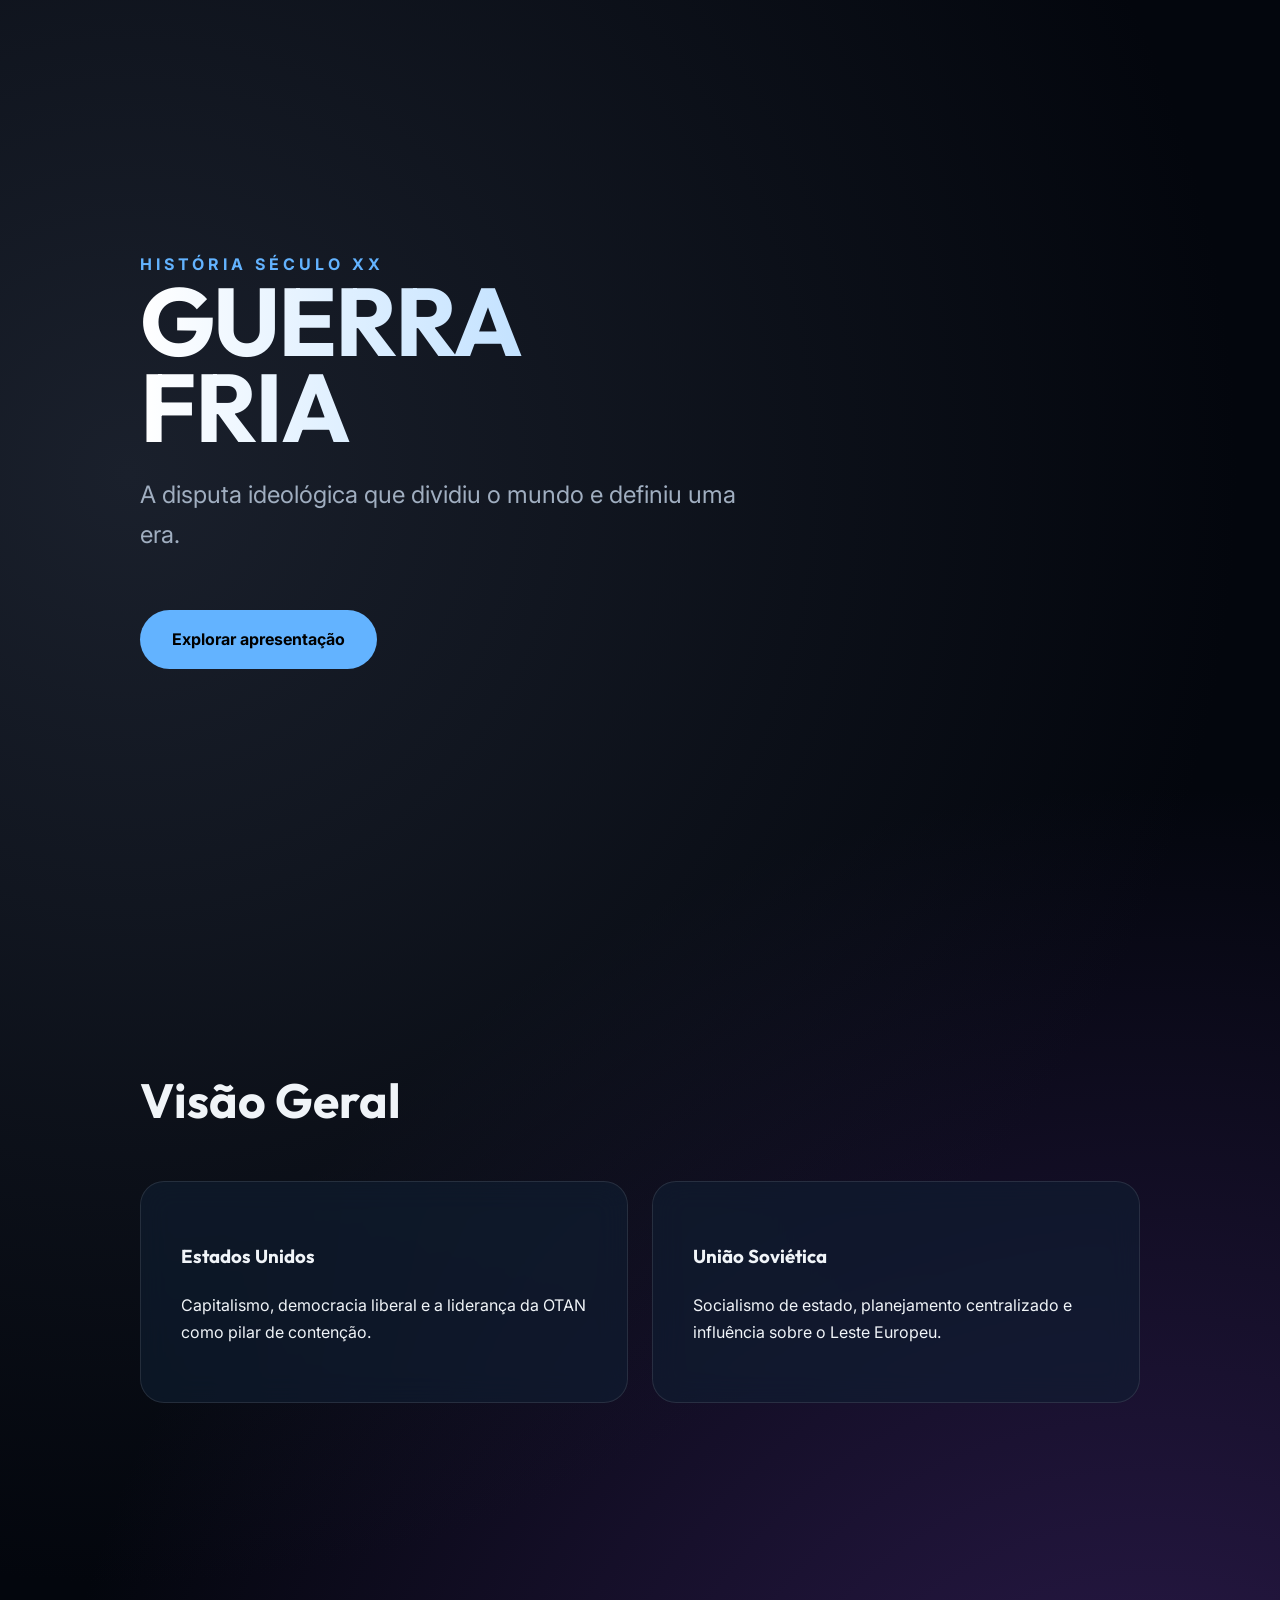
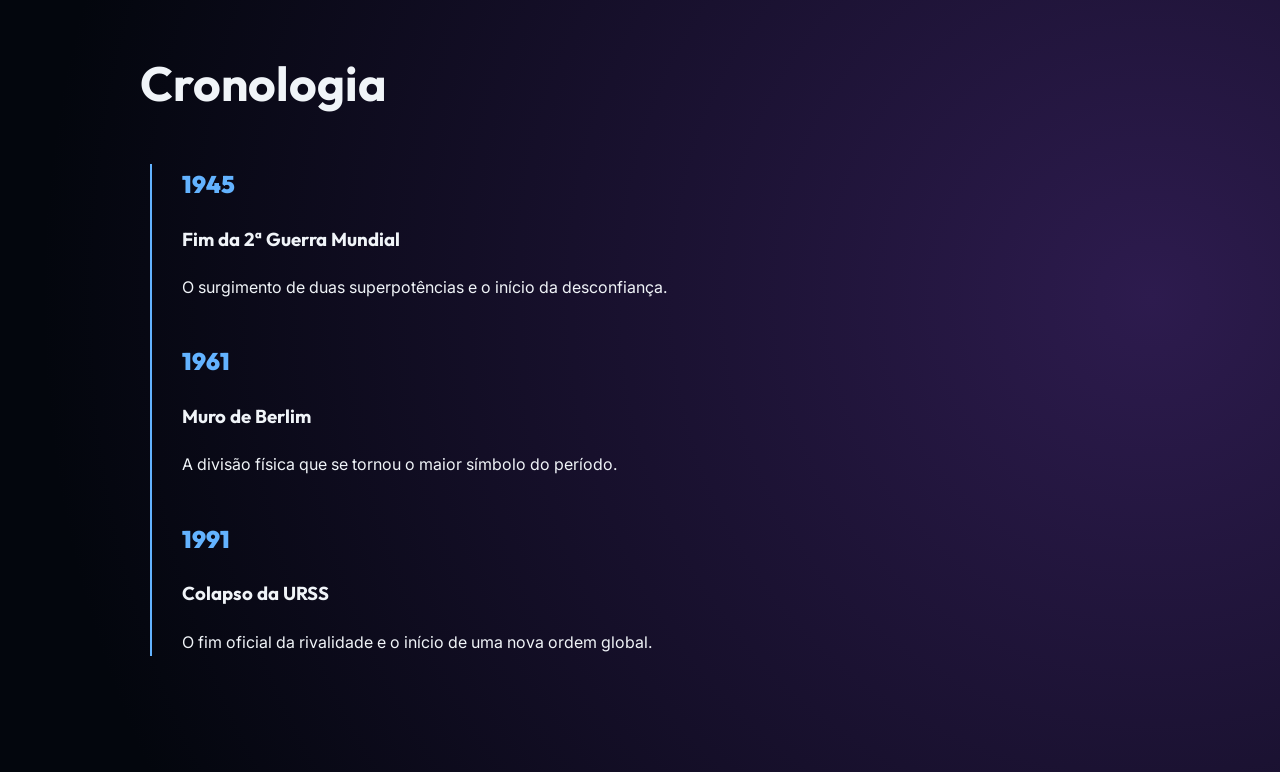
==== index.html @ 34f38baf "Add files via upload" ====
<!DOCTYPE html>
<html lang="pt-BR">
<head>
<meta charset="UTF-8">
<meta name="viewport" content="width=device-width, initial-scale=1.0">
<title>Guerra Fria | Apresentação</title>
<link href="https://fonts.googleapis.com/css2?family=Inter:wght@400;600&family=Outfit:wght@300;700;900&display=swap" rel="stylesheet">
<style>
:root {
  --bg: #03060d; --card: rgba(16, 31, 51, 0.6); --text: #f0f4f8;
  --accent: #63b3ff; --accent2: #9f7aea; --border: rgba(255, 255, 255, 0.1);
}
body {
  margin: 0; background: var(--bg); color: var(--text);
  font-family: 'Inter', sans-serif; line-height: 1.7;
  background-image: radial-gradient(circle at 10% 20%, #1a202c 0%, transparent 50%),
                    radial-gradient(circle at 90% 80%, #2d1b4e 0%, transparent 50%);
}
h1, h2, h3 { font-family: 'Outfit', sans-serif; }
.container { width: min(1000px, 90%); margin: auto; }
section { padding: 100px 0; }
h1 { font-size: clamp(3rem, 10vw, 6rem); margin: 0; letter-spacing: -2px; line-height: 0.9; background: linear-gradient(to right, #fff, var(--accent)); -webkit-background-clip: text; color: transparent; }

.card {
  background: var(--card); backdrop-filter: blur(15px);
  border: 1px solid var(--border); border-radius: 24px; padding: 40px;
  transition: transform 0.4s cubic-bezier(0.175, 0.885, 0.32, 1.275);
}
.card:hover { transform: translateY(-10px); border-color: var(--accent); }
.grid { display: grid; grid-template-columns: repeat(auto-fit, minmax(300px, 1fr)); gap: 24px; }
.btn {
  background: var(--accent); color: #000; border: none; padding: 16px 32px;
  border-radius: 50px; font-weight: 700; cursor: pointer; text-decoration: none; display: inline-block;
  transition: 0.3s;
}
.btn:hover { background: #fff; transform: scale(1.05); }

.timeline { border-left: 2px solid var(--accent); margin-left: 10px; padding-left: 30px; }
.year { font-family: 'Outfit'; font-size: 1.5rem; color: var(--accent); font-weight: 900; }
</style>
</head>
<body>

<main class="container">
<section style="min-height: 80vh; display: flex; flex-direction: column; justify-content: center;">
  <span style="color:var(--accent); text-transform:uppercase; letter-spacing:4px; font-weight:700;">História Século XX</span>
  <h1>GUERRA<br>FRIA</h1>
  <p style="font-size: 1.5rem; color: #a0aec0; max-width: 600px;">A disputa ideológica que dividiu o mundo e definiu uma era.</p>
  <div style="margin-top: 30px;"><a href="#conteudo" class="btn">Explorar apresentação</a></div>
</section>

<section id="conteudo">
  <h2 style="font-size: 3rem;">Visão Geral</h2>
  <div class="grid">
    <div class="card"><h3>Estados Unidos</h3><p>Capitalismo, democracia liberal e a liderança da OTAN como pilar de contenção.</p></div>
    <div class="card"><h3>União Soviética</h3><p>Socialismo de estado, planejamento centralizado e influência sobre o Leste Europeu.</p></div>
  </div>
</section>

<section>
  <h2 style="font-size: 3rem;">Cronologia</h2>
  <div class="timeline">
    <div style="margin-bottom: 40px;">
      <div class="year">1945</div>
      <h3>Fim da 2ª Guerra Mundial</h3>
      <p>O surgimento de duas superpotências e o início da desconfiança.</p>
    </div>
    <div style="margin-bottom: 40px;">
      <div class="year">1961</div>
      <h3>Muro de Berlim</h3>
      <p>A divisão física que se tornou o maior símbolo do período.</p>
    </div>
    <div>
      <div class="year">1991</div>
      <h3>Colapso da URSS</h3>
      <p>O fim oficial da rivalidade e o início de uma nova ordem global.</p>
    </div>
  </div>
</section>
</main>
</body>
</html>
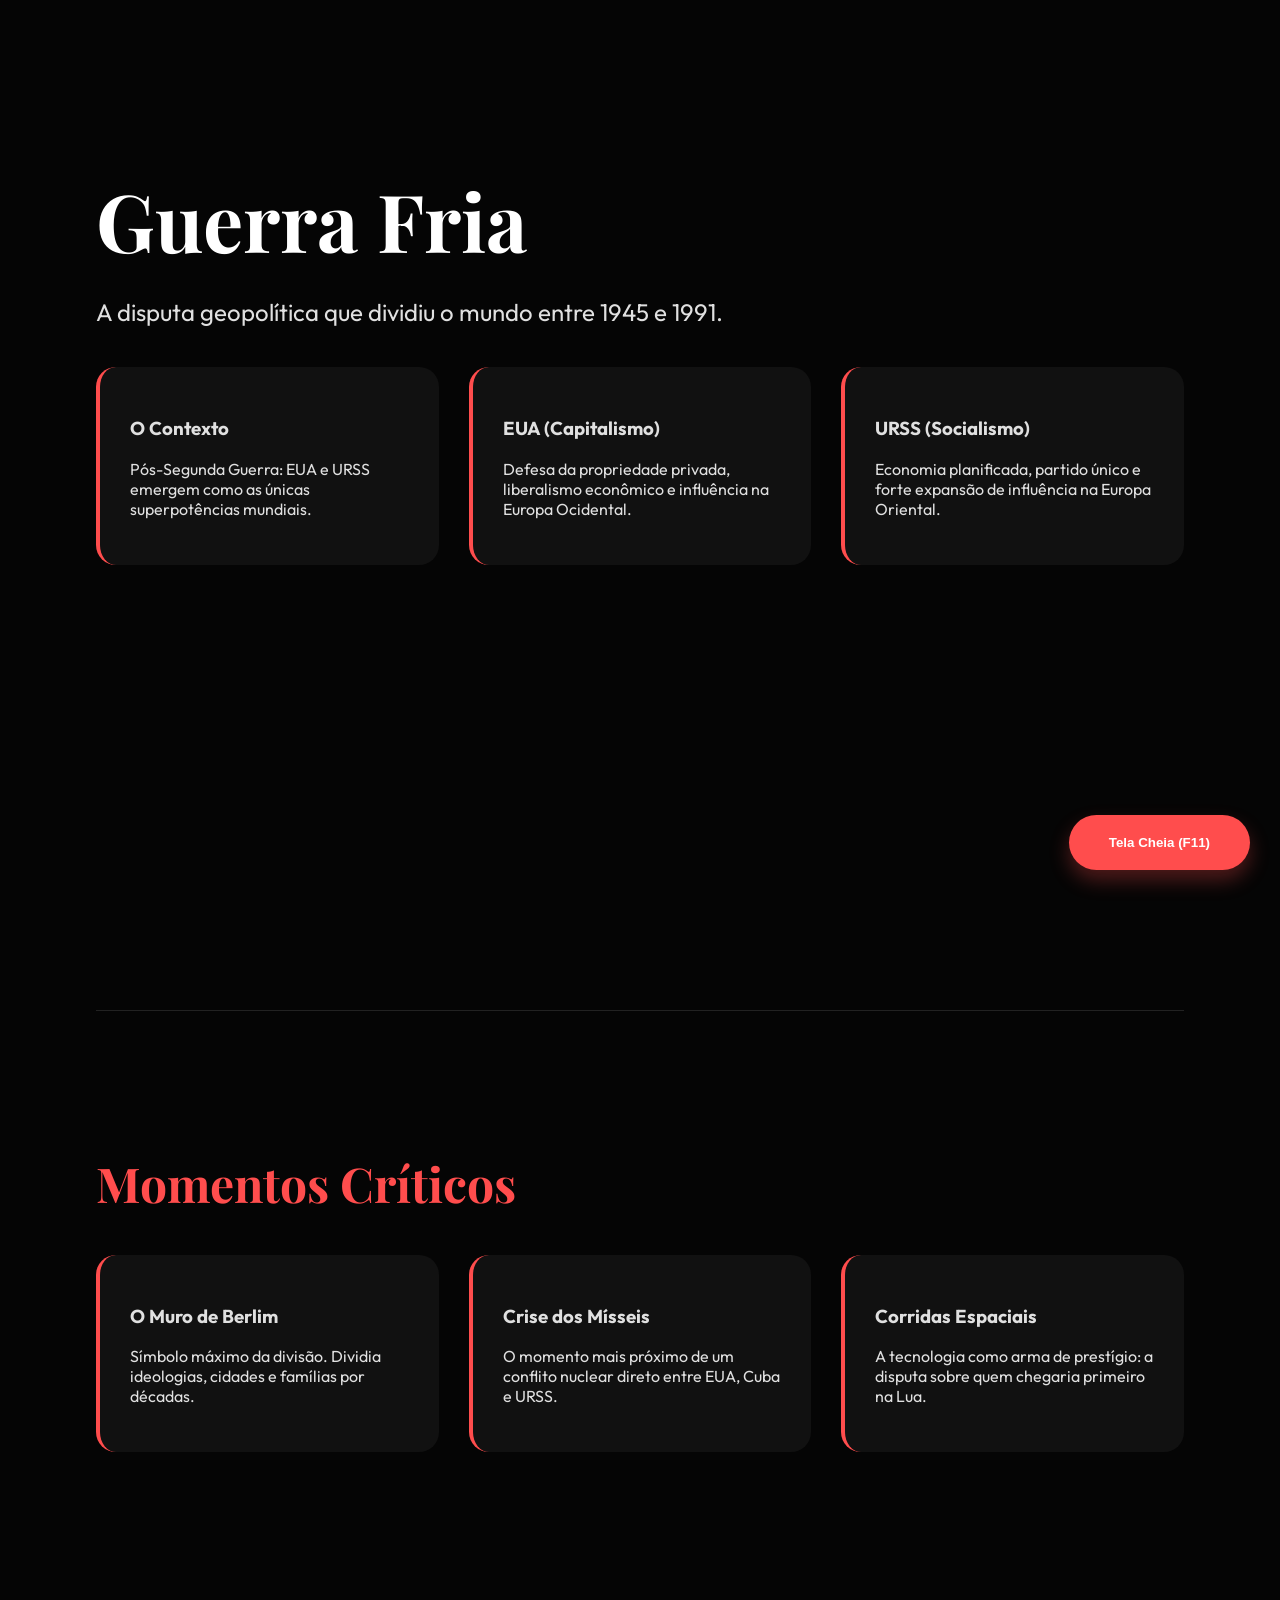
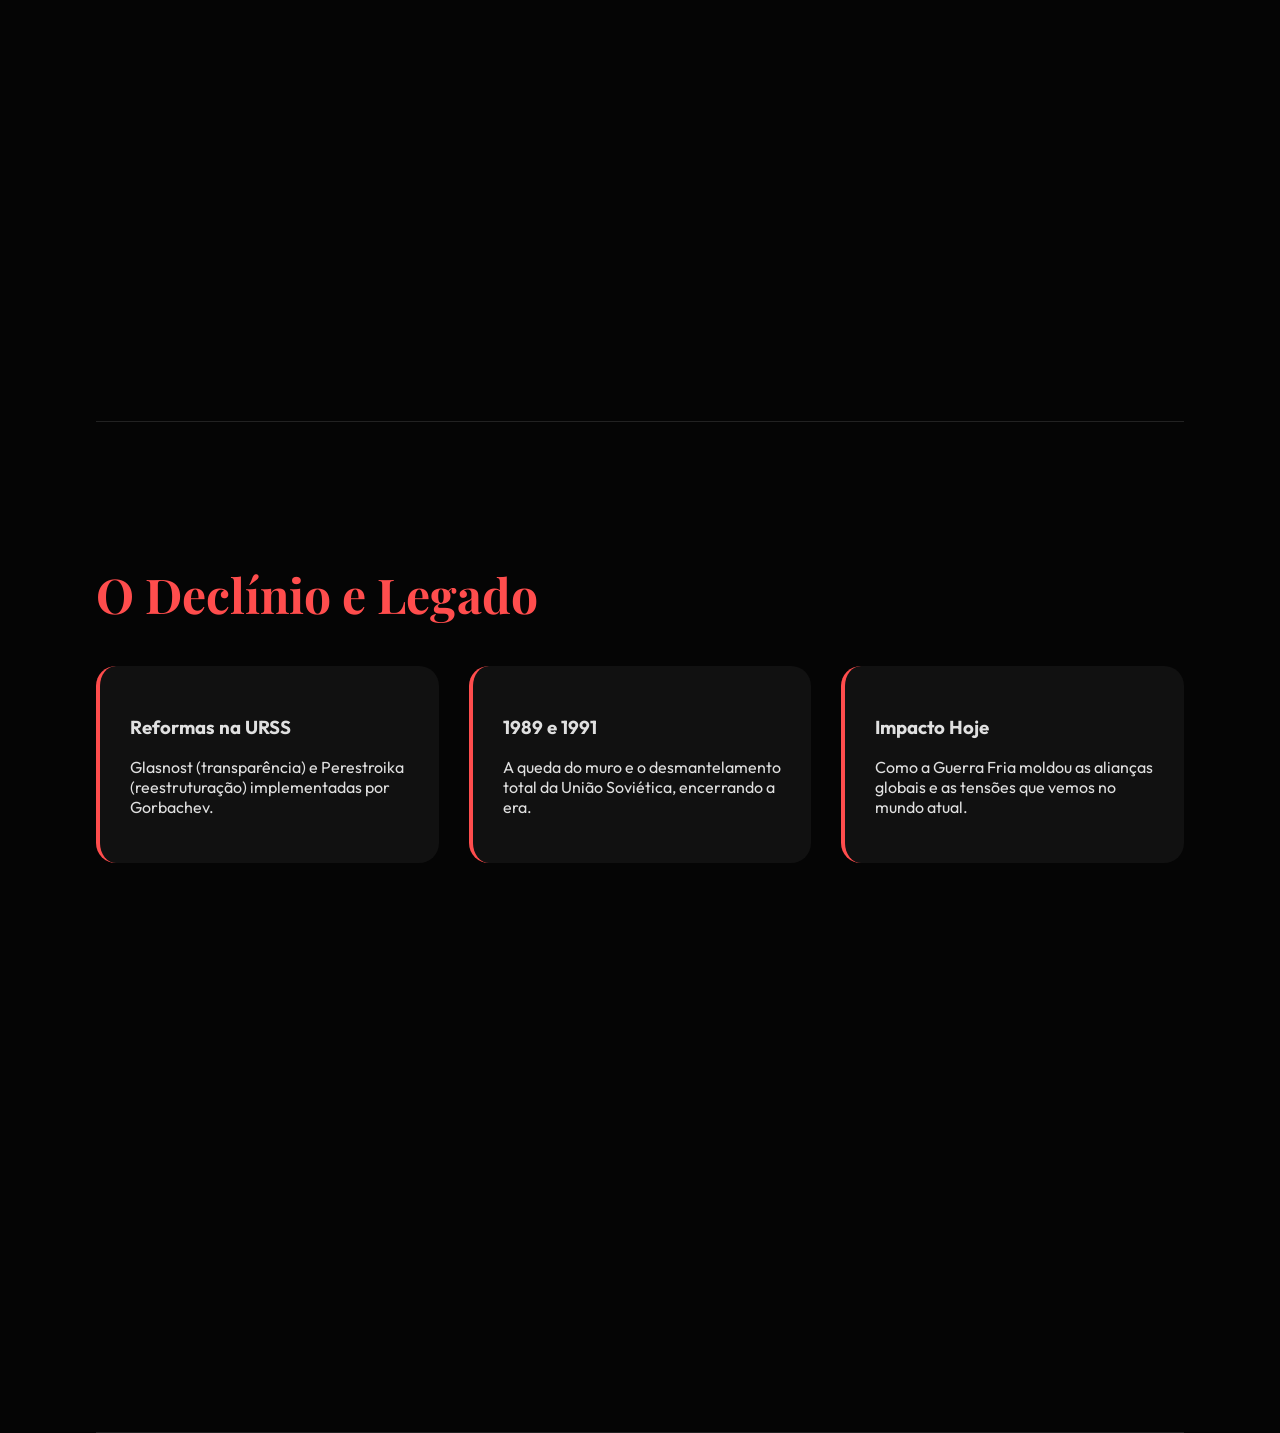
==== commit 1f52ccdb: "Add files via upload" ====
--- a/index.html
+++ b/index.html
@@ -2,81 +2,66 @@
 <html lang="pt-BR">
 <head>
 <meta charset="UTF-8">
-<meta name="viewport" content="width=device-width, initial-scale=1.0">
 <title>Guerra Fria | Apresentação</title>
-<link href="https://fonts.googleapis.com/css2?family=Inter:wght@400;600&family=Outfit:wght@300;700;900&display=swap" rel="stylesheet">
+<!-- Ícone no site -->
+<link rel="icon" href="https://cdn-icons-png.flaticon.com/512/3214/3214742.png">
+<link href="https://fonts.googleapis.com/css2?family=Playfair+Display:wght@700;900&family=Outfit:wght@300;400;700&display=swap" rel="stylesheet">
 <style>
-:root {
-  --bg: #03060d; --card: rgba(16, 31, 51, 0.6); --text: #f0f4f8;
-  --accent: #63b3ff; --accent2: #9f7aea; --border: rgba(255, 255, 255, 0.1);
-}
-body {
-  margin: 0; background: var(--bg); color: var(--text);
-  font-family: 'Inter', sans-serif; line-height: 1.7;
-  background-image: radial-gradient(circle at 10% 20%, #1a202c 0%, transparent 50%),
-                    radial-gradient(circle at 90% 80%, #2d1b4e 0%, transparent 50%);
-}
-h1, h2, h3 { font-family: 'Outfit', sans-serif; }
-.container { width: min(1000px, 90%); margin: auto; }
-section { padding: 100px 0; }
-h1 { font-size: clamp(3rem, 10vw, 6rem); margin: 0; letter-spacing: -2px; line-height: 0.9; background: linear-gradient(to right, #fff, var(--accent)); -webkit-background-clip: text; color: transparent; }
+:root { --bg: #050505; --accent: #ff4d4d; --text: #e0e0e0; }
+body { margin: 0; background: var(--bg); color: var(--text); font-family: 'Outfit', sans-serif; }
+.container { width: 85%; margin: auto; max-width: 1200px; }
 
-.card {
-  background: var(--card); backdrop-filter: blur(15px);
-  border: 1px solid var(--border); border-radius: 24px; padding: 40px;
-  transition: transform 0.4s cubic-bezier(0.175, 0.885, 0.32, 1.275);
-}
-.card:hover { transform: translateY(-10px); border-color: var(--accent); }
-.grid { display: grid; grid-template-columns: repeat(auto-fit, minmax(300px, 1fr)); gap: 24px; }
-.btn {
-  background: var(--accent); color: #000; border: none; padding: 16px 32px;
-  border-radius: 50px; font-weight: 700; cursor: pointer; text-decoration: none; display: inline-block;
-  transition: 0.3s;
-}
-.btn:hover { background: #fff; transform: scale(1.05); }
+/* Títulos com fonte elegante */
+h1 { font-family: 'Playfair Display', serif; font-size: 5rem; color: #fff; margin-bottom: 10px; }
+h2 { font-family: 'Playfair Display', serif; font-size: 3rem; color: var(--accent); }
 
-.timeline { border-left: 2px solid var(--accent); margin-left: 10px; padding-left: 30px; }
-.year { font-family: 'Outfit'; font-size: 1.5rem; color: var(--accent); font-weight: 900; }
+section { min-height: 90vh; padding: 100px 0; border-bottom: 1px solid #222; }
+.btn-fs { background: var(--accent); color: white; padding: 20px 40px; border-radius: 50px; cursor: pointer; border: none; font-weight: bold; position: fixed; bottom: 30px; right: 30px; z-index: 1000; box-shadow: 0 10px 20px rgba(255,77,77,0.3); }
+
+.grid-3 { display: grid; grid-template-columns: repeat(3, 1fr); gap: 30px; }
+.card { background: #111; padding: 30px; border-radius: 20px; border-left: 4px solid var(--accent); }
+@media(max-width: 900px) { .grid-3 { grid-template-columns: 1fr; } h1 { font-size: 3rem; } }
 </style>
 </head>
 <body>
 
+<button class="btn-fs" onclick="document.documentElement.requestFullscreen()">Tela Cheia (F11)</button>
+
 <main class="container">
-<section style="min-height: 80vh; display: flex; flex-direction: column; justify-content: center;">
-  <span style="color:var(--accent); text-transform:uppercase; letter-spacing:4px; font-weight:700;">História Século XX</span>
-  <h1>GUERRA<br>FRIA</h1>
-  <p style="font-size: 1.5rem; color: #a0aec0; max-width: 600px;">A disputa ideológica que dividiu o mundo e definiu uma era.</p>
-  <div style="margin-top: 30px;"><a href="#conteudo" class="btn">Explorar apresentação</a></div>
-</section>
+  <!-- PESSOA 1: CONTEXTO -->
+  <section>
+    <h1>Guerra Fria</h1>
+    <p style="font-size: 1.5rem;">A disputa geopolítica que dividiu o mundo entre 1945 e 1991.</p>
+    <div class="grid-3" style="margin-top: 40px;">
+      <div class="card"><h3>O Contexto</h3><p>Pós-Segunda Guerra: EUA e URSS emergem como as únicas superpotências mundiais.</p></div>
+      <div class="card"><h3>EUA (Capitalismo)</h3><p>Defesa da propriedade privada, liberalismo econômico e influência na Europa Ocidental.</p></div>
+      <div class="card"><h3>URSS (Socialismo)</h3><p>Economia planificada, partido único e forte expansão de influência na Europa Oriental.</p></div>
+    </div>
+  </section>
 
-<section id="conteudo">
-  <h2 style="font-size: 3rem;">Visão Geral</h2>
-  <div class="grid">
-    <div class="card"><h3>Estados Unidos</h3><p>Capitalismo, democracia liberal e a liderança da OTAN como pilar de contenção.</p></div>
-    <div class="card"><h3>União Soviética</h3><p>Socialismo de estado, planejamento centralizado e influência sobre o Leste Europeu.</p></div>
-  </div>
-</section>
+  <!-- PESSOA 2: TENSÕES -->
+  <section>
+    <h2>Momentos Críticos</h2>
+    <div class="grid-3" style="margin-top: 40px;">
+      <div class="card"><h3>O Muro de Berlim</h3><p>Símbolo máximo da divisão. Dividia ideologias, cidades e famílias por décadas.</p></div>
+      <div class="card"><h3>Crise dos Mísseis</h3><p>O momento mais próximo de um conflito nuclear direto entre EUA, Cuba e URSS.</p></div>
+      <div class="card"><h3>Corridas Espaciais</h3><p>A tecnologia como arma de prestígio: a disputa sobre quem chegaria primeiro na Lua.</p></div>
+    </div>
+  </section>
 
-<section>
-  <h2 style="font-size: 3rem;">Cronologia</h2>
-  <div class="timeline">
-    <div style="margin-bottom: 40px;">
-      <div class="year">1945</div>
-      <h3>Fim da 2ª Guerra Mundial</h3>
-      <p>O surgimento de duas superpotências e o início da desconfiança.</p>
+  <!-- PESSOA 3: FIM E LEGADO -->
+  <section>
+    <h2>O Declínio e Legado</h2>
+    <div class="grid-3" style="margin-top: 40px;">
+      <div class="card"><h3>Reformas na URSS</h3><p>Glasnost (transparência) e Perestroika (reestruturação) implementadas por Gorbachev.</p></div>
+      <div class="card"><h3>1989 e 1991</h3><p>A queda do muro e o desmantelamento total da União Soviética, encerrando a era.</p></div>
+      <div class="card"><h3>Impacto Hoje</h3><p>Como a Guerra Fria moldou as alianças globais e as tensões que vemos no mundo atual.</p></div>
     </div>
-    <div style="margin-bottom: 40px;">
-      <div class="year">1961</div>
-      <h3>Muro de Berlim</h3>
-      <p>A divisão física que se tornou o maior símbolo do período.</p>
-    </div>
-    <div>
-      <div class="year">1991</div>
-      <h3>Colapso da URSS</h3>
-      <p>O fim oficial da rivalidade e o início de uma nova ordem global.</p>
-    </div>
-  </div>
-</section>
+  </section>
 </main>
+
+<script>
+document.addEventListener("keydown", (e) => { if(e.key === "f") document.documentElement.requestFullscreen(); });
+</script>
 </body>
 </html>
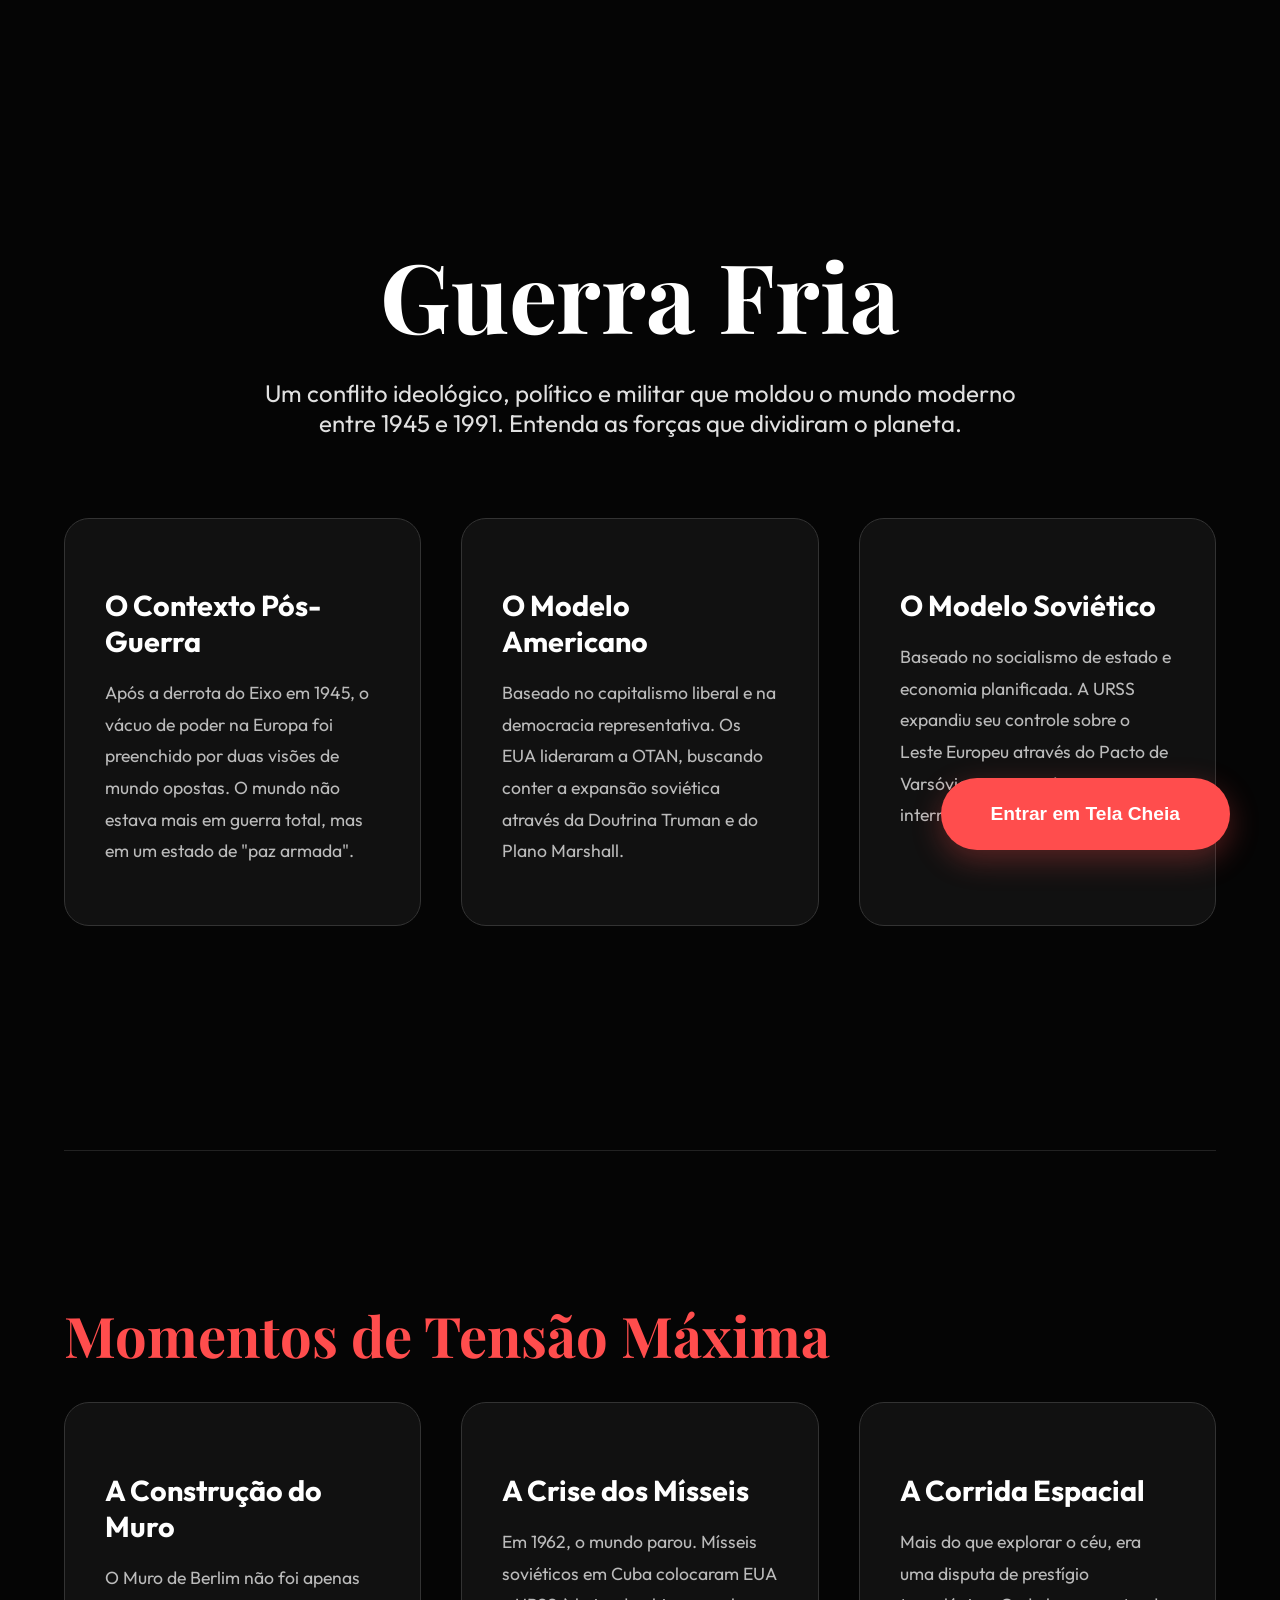
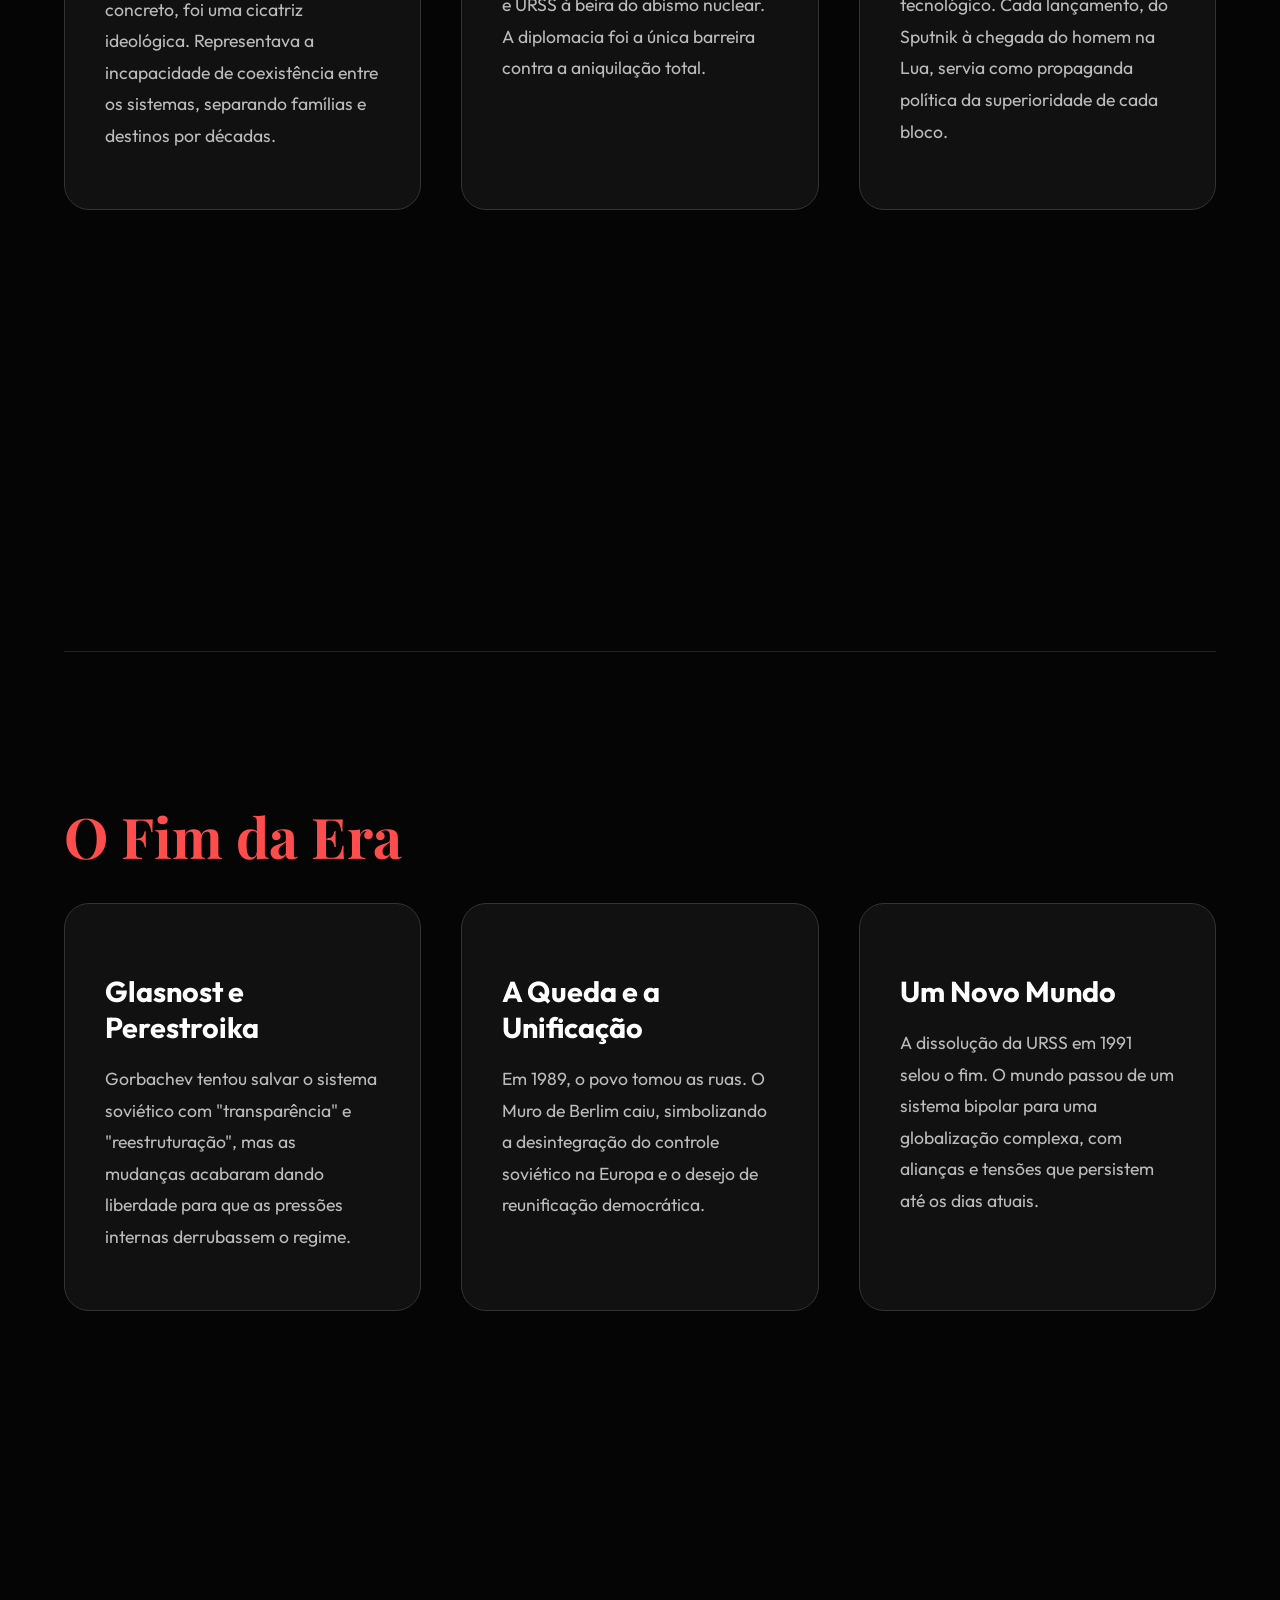
==== commit f725b05a: "Add files via upload" ====
--- a/index.html
+++ b/index.html
@@ -1,67 +1,73 @@
 <!DOCTYPE html>
 <html lang="pt-BR">
 <head>
-<meta charset="UTF-8">
-<title>Guerra Fria | Apresentação</title>
-<!-- Ícone no site -->
-<link rel="icon" href="https://cdn-icons-png.flaticon.com/512/3214/3214742.png">
-<link href="https://fonts.googleapis.com/css2?family=Playfair+Display:wght@700;900&family=Outfit:wght@300;400;700&display=swap" rel="stylesheet">
-<style>
-:root { --bg: #050505; --accent: #ff4d4d; --text: #e0e0e0; }
-body { margin: 0; background: var(--bg); color: var(--text); font-family: 'Outfit', sans-serif; }
-.container { width: 85%; margin: auto; max-width: 1200px; }
-
-/* Títulos com fonte elegante */
-h1 { font-family: 'Playfair Display', serif; font-size: 5rem; color: #fff; margin-bottom: 10px; }
-h2 { font-family: 'Playfair Display', serif; font-size: 3rem; color: var(--accent); }
-
-section { min-height: 90vh; padding: 100px 0; border-bottom: 1px solid #222; }
-.btn-fs { background: var(--accent); color: white; padding: 20px 40px; border-radius: 50px; cursor: pointer; border: none; font-weight: bold; position: fixed; bottom: 30px; right: 30px; z-index: 1000; box-shadow: 0 10px 20px rgba(255,77,77,0.3); }
-
-.grid-3 { display: grid; grid-template-columns: repeat(3, 1fr); gap: 30px; }
-.card { background: #111; padding: 30px; border-radius: 20px; border-left: 4px solid var(--accent); }
-@media(max-width: 900px) { .grid-3 { grid-template-columns: 1fr; } h1 { font-size: 3rem; } }
-</style>
+    <meta charset="UTF-8">
+    <title>Apresentação: A Guerra Fria</title>
+    <link rel="icon" href="https://cdn-icons-png.flaticon.com/512/3214/3214742.png">
+    <link href="https://fonts.googleapis.com/css2?family=Playfair+Display:wght@700;900&family=Outfit:wght@300;400;700&display=swap" rel="stylesheet">
+    <link rel="stylesheet" href="style.css">
 </head>
 <body>
 
-<button class="btn-fs" onclick="document.documentElement.requestFullscreen()">Tela Cheia (F11)</button>
+    <button class="btn-fs" onclick="requestFS()">Entrar em Tela Cheia</button>
 
-<main class="container">
-  <!-- PESSOA 1: CONTEXTO -->
-  <section>
-    <h1>Guerra Fria</h1>
-    <p style="font-size: 1.5rem;">A disputa geopolítica que dividiu o mundo entre 1945 e 1991.</p>
-    <div class="grid-3" style="margin-top: 40px;">
-      <div class="card"><h3>O Contexto</h3><p>Pós-Segunda Guerra: EUA e URSS emergem como as únicas superpotências mundiais.</p></div>
-      <div class="card"><h3>EUA (Capitalismo)</h3><p>Defesa da propriedade privada, liberalismo econômico e influência na Europa Ocidental.</p></div>
-      <div class="card"><h3>URSS (Socialismo)</h3><p>Economia planificada, partido único e forte expansão de influência na Europa Oriental.</p></div>
-    </div>
-  </section>
+    <main class="container">
+        <section>
+            <h1>Guerra Fria</h1>
+            <p style="text-align: center; font-size: 1.5rem; max-width: 800px; margin: auto;">Um conflito ideológico, político e militar que moldou o mundo moderno entre 1945 e 1991. Entenda as forças que dividiram o planeta.</p>
+            <div class="grid-3" style="margin-top: 80px;">
+                <div class="card">
+                    <h3>O Contexto Pós-Guerra</h3>
+                    <p>Após a derrota do Eixo em 1945, o vácuo de poder na Europa foi preenchido por duas visões de mundo opostas. O mundo não estava mais em guerra total, mas em um estado de "paz armada".</p>
+                </div>
+                <div class="card">
+                    <h3>O Modelo Americano</h3>
+                    <p>Baseado no capitalismo liberal e na democracia representativa. Os EUA lideraram a OTAN, buscando conter a expansão soviética através da Doutrina Truman e do Plano Marshall.</p>
+                </div>
+                <div class="card">
+                    <h3>O Modelo Soviético</h3>
+                    <p>Baseado no socialismo de estado e economia planificada. A URSS expandiu seu controle sobre o Leste Europeu através do Pacto de Varsóvia, priorizando a segurança interna e o controle estatal.</p>
+                </div>
+            </div>
+        </section>
 
-  <!-- PESSOA 2: TENSÕES -->
-  <section>
-    <h2>Momentos Críticos</h2>
-    <div class="grid-3" style="margin-top: 40px;">
-      <div class="card"><h3>O Muro de Berlim</h3><p>Símbolo máximo da divisão. Dividia ideologias, cidades e famílias por décadas.</p></div>
-      <div class="card"><h3>Crise dos Mísseis</h3><p>O momento mais próximo de um conflito nuclear direto entre EUA, Cuba e URSS.</p></div>
-      <div class="card"><h3>Corridas Espaciais</h3><p>A tecnologia como arma de prestígio: a disputa sobre quem chegaria primeiro na Lua.</p></div>
-    </div>
-  </section>
+        <section>
+            <h2>Momentos de Tensão Máxima</h2>
+            <div class="grid-3">
+                <div class="card">
+                    <h3>A Construção do Muro</h3>
+                    <p>O Muro de Berlim não foi apenas concreto, foi uma cicatriz ideológica. Representava a incapacidade de coexistência entre os sistemas, separando famílias e destinos por décadas.</p>
+                </div>
+                <div class="card">
+                    <h3>A Crise dos Mísseis</h3>
+                    <p>Em 1962, o mundo parou. Mísseis soviéticos em Cuba colocaram EUA e URSS à beira do abismo nuclear. A diplomacia foi a única barreira contra a aniquilação total.</p>
+                </div>
+                <div class="card">
+                    <h3>A Corrida Espacial</h3>
+                    <p>Mais do que explorar o céu, era uma disputa de prestígio tecnológico. Cada lançamento, do Sputnik à chegada do homem na Lua, servia como propaganda política da superioridade de cada bloco.</p>
+                </div>
+            </div>
+        </section>
 
-  <!-- PESSOA 3: FIM E LEGADO -->
-  <section>
-    <h2>O Declínio e Legado</h2>
-    <div class="grid-3" style="margin-top: 40px;">
-      <div class="card"><h3>Reformas na URSS</h3><p>Glasnost (transparência) e Perestroika (reestruturação) implementadas por Gorbachev.</p></div>
-      <div class="card"><h3>1989 e 1991</h3><p>A queda do muro e o desmantelamento total da União Soviética, encerrando a era.</p></div>
-      <div class="card"><h3>Impacto Hoje</h3><p>Como a Guerra Fria moldou as alianças globais e as tensões que vemos no mundo atual.</p></div>
-    </div>
-  </section>
-</main>
+        <section>
+            <h2>O Fim da Era</h2>
+            <div class="grid-3">
+                <div class="card">
+                    <h3>Glasnost e Perestroika</h3>
+                    <p>Gorbachev tentou salvar o sistema soviético com "transparência" e "reestruturação", mas as mudanças acabaram dando liberdade para que as pressões internas derrubassem o regime.</p>
+                </div>
+                <div class="card">
+                    <h3>A Queda e a Unificação</h3>
+                    <p>Em 1989, o povo tomou as ruas. O Muro de Berlim caiu, simbolizando a desintegração do controle soviético na Europa e o desejo de reunificação democrática.</p>
+                </div>
+                <div class="card">
+                    <h3>Um Novo Mundo</h3>
+                    <p>A dissolução da URSS em 1991 selou o fim. O mundo passou de um sistema bipolar para uma globalização complexa, com alianças e tensões que persistem até os dias atuais.</p>
+                </div>
+            </div>
+        </section>
+    </main>
 
-<script>
-document.addEventListener("keydown", (e) => { if(e.key === "f") document.documentElement.requestFullscreen(); });
-</script>
+    <script src="script.js"></script>
 </body>
-</html>+</html>
--- a/style.css
+++ b/style.css
@@ -0,0 +1,25 @@
+
+:root { --bg: #050505; --accent: #ff4d4d; --text: #e0e0e0; --card: #111; }
+body { margin: 0; background: var(--bg); color: var(--text); font-family: 'Outfit', sans-serif; overflow-x: hidden; }
+.container { width: 90%; margin: auto; max-width: 1400px; padding: 50px 0; }
+
+h1 { font-family: 'Playfair Display', serif; font-size: 6rem; color: #fff; text-align: center; margin-bottom: 20px; }
+h2 { font-family: 'Playfair Display', serif; font-size: 3.5rem; color: var(--accent); margin-bottom: 30px; }
+
+section { min-height: 100vh; padding: 100px 0; border-bottom: 1px solid #222; }
+
+.grid-3 { display: grid; grid-template-columns: repeat(3, 1fr); gap: 40px; }
+.card { background: var(--card); padding: 40px; border-radius: 25px; border: 1px solid #333; transition: 0.5s; position: relative; overflow: hidden; }
+.card:hover { transform: translateY(-15px); border-color: var(--accent); }
+.card h3 { font-size: 1.8rem; margin-bottom: 15px; color: #fff; }
+.card p { font-size: 1.1rem; line-height: 1.8; color: #bbb; }
+
+.btn-fs { 
+    background: var(--accent); color: white; padding: 25px 50px; border-radius: 100px; 
+    cursor: pointer; border: none; font-weight: 700; font-size: 1.2rem; 
+    position: fixed; bottom: 50px; right: 50px; z-index: 9999;
+    transition: 0.6s cubic-bezier(0.19, 1, 0.22, 1);
+    box-shadow: 0 10px 30px rgba(255,77,77,0.3);
+}
+.btn-fs:hover { transform: scale(1.1); }
+.hidden { opacity: 0; visibility: hidden; transform: translateY(100px); }
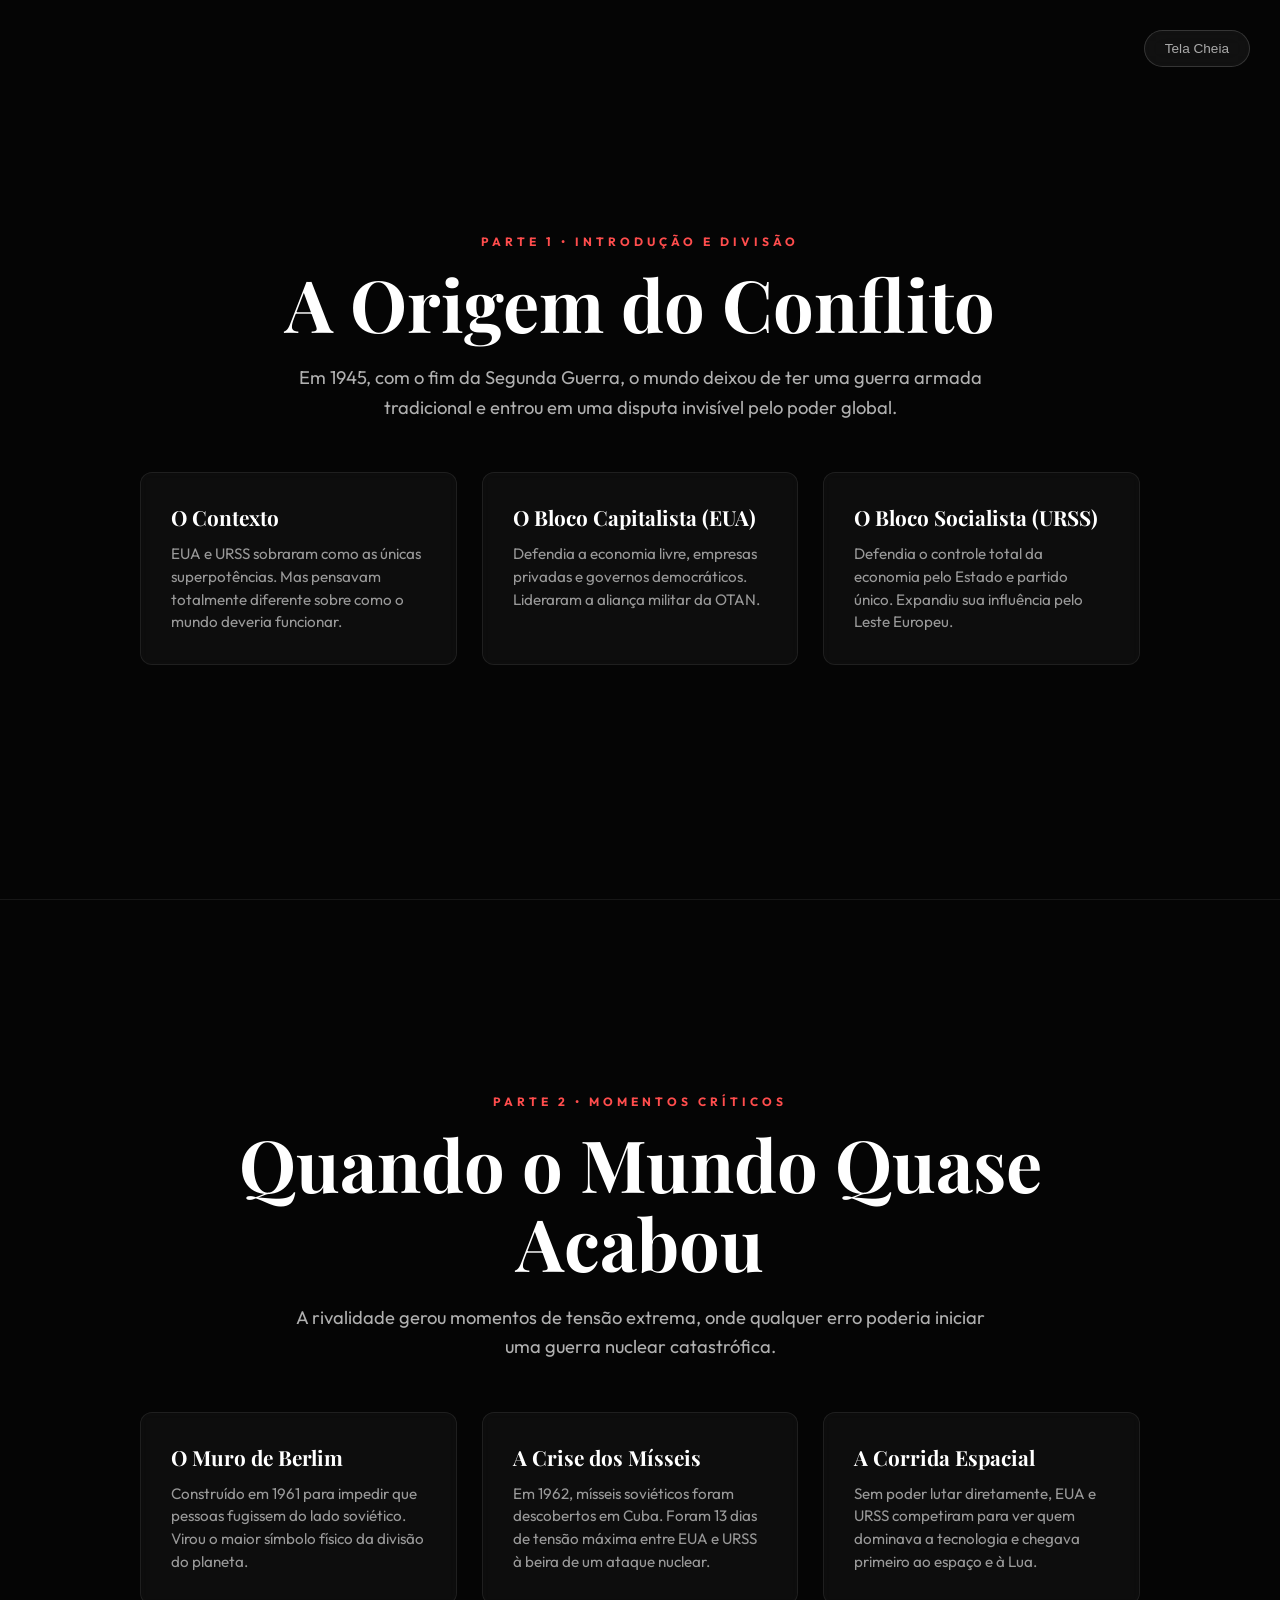
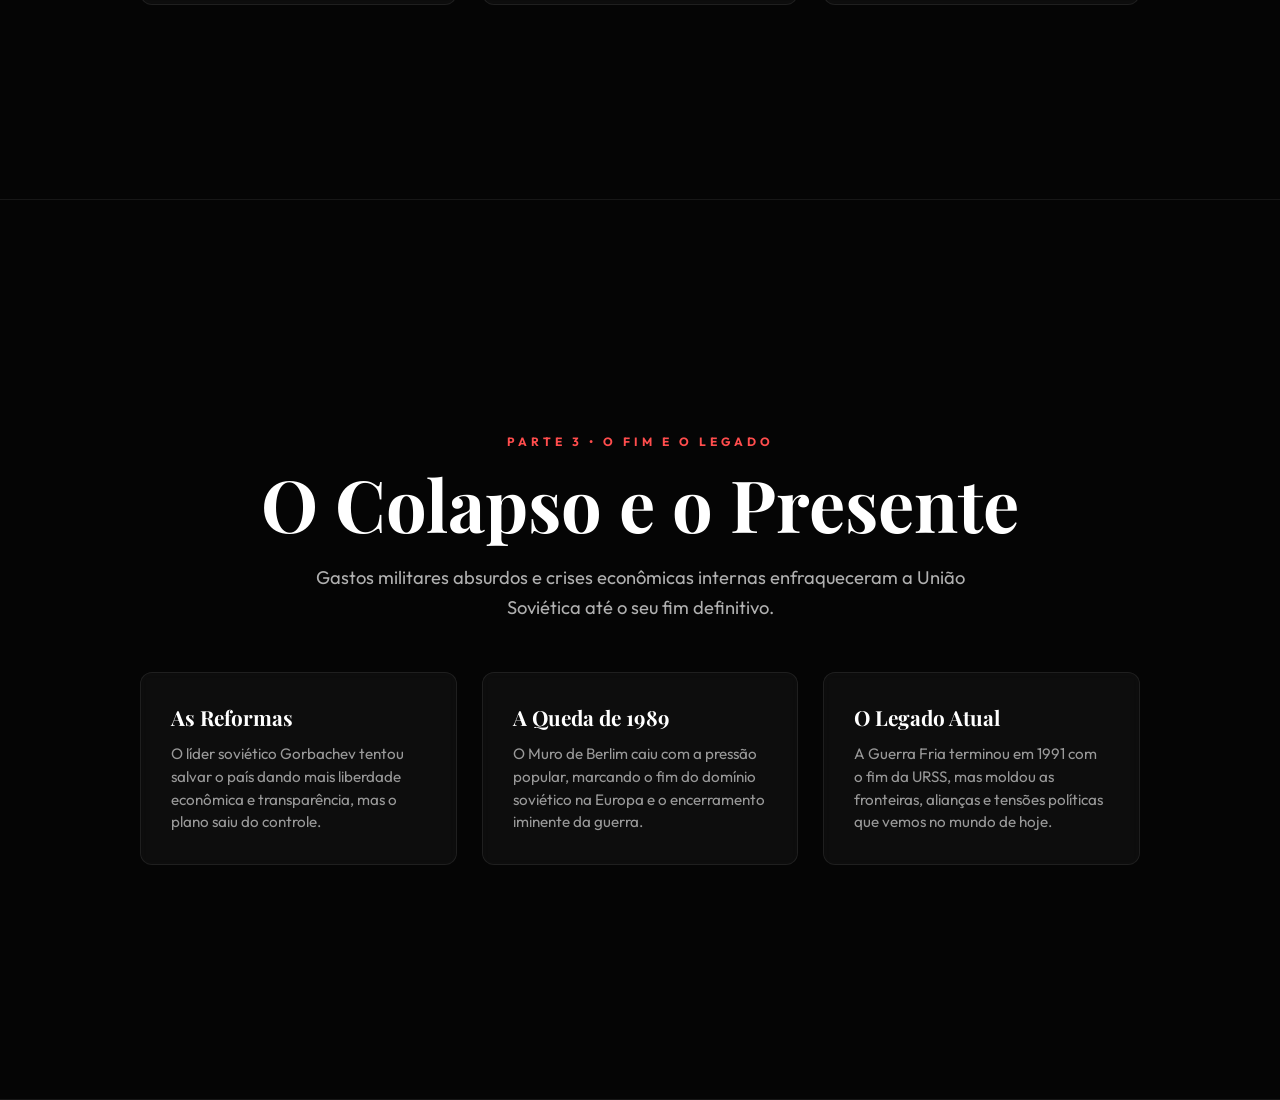
==== commit 7566eb1b: "Add files via upload" ====
--- a/index.html
+++ b/index.html
@@ -2,71 +2,86 @@
 <html lang="pt-BR">
 <head>
     <meta charset="UTF-8">
-    <title>Apresentação: A Guerra Fria</title>
+    <title>Guerra Fria | Apresentação</title>
     <link rel="icon" href="https://cdn-icons-png.flaticon.com/512/3214/3214742.png">
-    <link href="https://fonts.googleapis.com/css2?family=Playfair+Display:wght@700;900&family=Outfit:wght@300;400;700&display=swap" rel="stylesheet">
+    <link href="https://fonts.googleapis.com/css2?family=Playfair+Display:ital,wght@0,600;0,700;1,400&family=Outfit:wght@300;400;500&display=swap" rel="stylesheet">
     <link rel="stylesheet" href="style.css">
 </head>
 <body>
 
-    <button class="btn-fs" onclick="requestFS()">Entrar em Tela Cheia</button>
+    <button class="btn-fs" onclick="toggleFullscreen()">Tela Cheia</button>
 
-    <main class="container">
-        <section>
-            <h1>Guerra Fria</h1>
-            <p style="text-align: center; font-size: 1.5rem; max-width: 800px; margin: auto;">Um conflito ideológico, político e militar que moldou o mundo moderno entre 1945 e 1991. Entenda as forças que dividiram o planeta.</p>
-            <div class="grid-3" style="margin-top: 80px;">
-                <div class="card">
-                    <h3>O Contexto Pós-Guerra</h3>
-                    <p>Após a derrota do Eixo em 1945, o vácuo de poder na Europa foi preenchido por duas visões de mundo opostas. O mundo não estava mais em guerra total, mas em um estado de "paz armada".</p>
+    <!-- TELA 1 (PESSOA 1) -->
+    <section id="sec1">
+        <div class="content-wrapper">
+            <div class="apresentador-tag">Parte 1 • Introdução e Divisão</div>
+            <h1>A Origem do Conflito</h1>
+            <p class="subtitle">Em 1945, com o fim da Segunda Guerra, o mundo deixou de ter uma guerra armada tradicional e entrou em uma disputa invisível pelo poder global.</p>
+            
+            <div class="cards-grid">
+                <div class="card-minimal">
+                    <h3>O Contexto</h3>
+                    <p>EUA e URSS sobraram como as únicas superpotências. Mas pensavam totalmente diferente sobre como o mundo deveria funcionar.</p>
                 </div>
-                <div class="card">
-                    <h3>O Modelo Americano</h3>
-                    <p>Baseado no capitalismo liberal e na democracia representativa. Os EUA lideraram a OTAN, buscando conter a expansão soviética através da Doutrina Truman e do Plano Marshall.</p>
+                <div class="card-minimal">
+                    <h3>O Bloco Capitalista (EUA)</h3>
+                    <p>Defendia a economia livre, empresas privadas e governos democráticos. Lideraram a aliança militar da OTAN.</p>
                 </div>
-                <div class="card">
-                    <h3>O Modelo Soviético</h3>
-                    <p>Baseado no socialismo de estado e economia planificada. A URSS expandiu seu controle sobre o Leste Europeu através do Pacto de Varsóvia, priorizando a segurança interna e o controle estatal.</p>
+                <div class="card-minimal">
+                    <h3>O Bloco Socialista (URSS)</h3>
+                    <p>Defendia o controle total da economia pelo Estado e partido único. Expandiu sua influência pelo Leste Europeu.</p>
                 </div>
             </div>
-        </section>
+        </div>
+    </section>
 
-        <section>
-            <h2>Momentos de Tensão Máxima</h2>
-            <div class="grid-3">
-                <div class="card">
-                    <h3>A Construção do Muro</h3>
-                    <p>O Muro de Berlim não foi apenas concreto, foi uma cicatriz ideológica. Representava a incapacidade de coexistência entre os sistemas, separando famílias e destinos por décadas.</p>
+    <!-- TELA 2 (PESSOA 2) -->
+    <section id="sec2">
+        <div class="content-wrapper">
+            <div class="apresentador-tag">Parte 2 • Momentos Críticos</div>
+            <h1>Quando o Mundo Quase Acabou</h1>
+            <p class="subtitle">A rivalidade gerou momentos de tensão extrema, onde qualquer erro poderia iniciar uma guerra nuclear catastrófica.</p>
+            
+            <div class="cards-grid">
+                <div class="card-minimal">
+                    <h3>O Muro de Berlim</h3>
+                    <p>Construído em 1961 para impedir que pessoas fugissem do lado soviético. Virou o maior símbolo físico da divisão do planeta.</p>
                 </div>
-                <div class="card">
+                <div class="card-minimal">
                     <h3>A Crise dos Mísseis</h3>
-                    <p>Em 1962, o mundo parou. Mísseis soviéticos em Cuba colocaram EUA e URSS à beira do abismo nuclear. A diplomacia foi a única barreira contra a aniquilação total.</p>
+                    <p>Em 1962, mísseis soviéticos foram descobertos em Cuba. Foram 13 dias de tensão máxima entre EUA e URSS à beira de um ataque nuclear.</p>
                 </div>
-                <div class="card">
+                <div class="card-minimal">
                     <h3>A Corrida Espacial</h3>
-                    <p>Mais do que explorar o céu, era uma disputa de prestígio tecnológico. Cada lançamento, do Sputnik à chegada do homem na Lua, servia como propaganda política da superioridade de cada bloco.</p>
+                    <p>Sem poder lutar diretamente, EUA e URSS competiram para ver quem dominava a tecnologia e chegava primeiro ao espaço e à Lua.</p>
                 </div>
             </div>
-        </section>
+        </div>
+    </section>
 
-        <section>
-            <h2>O Fim da Era</h2>
-            <div class="grid-3">
-                <div class="card">
-                    <h3>Glasnost e Perestroika</h3>
-                    <p>Gorbachev tentou salvar o sistema soviético com "transparência" e "reestruturação", mas as mudanças acabaram dando liberdade para que as pressões internas derrubassem o regime.</p>
+    <!-- TELA 3 (PESSOA 3) -->
+    <section id="sec3">
+        <div class="content-wrapper">
+            <div class="apresentador-tag">Parte 3 • O Fim e o Legado</div>
+            <h1>O Colapso e o Presente</h1>
+            <p class="subtitle">Gastos militares absurdos e crises econômicas internas enfraqueceram a União Soviética até o seu fim definitivo.</p>
+            
+            <div class="cards-grid">
+                <div class="card-minimal">
+                    <h3>As Reformas</h3>
+                    <p>O líder soviético Gorbachev tentou salvar o país dando mais liberdade econômica e transparência, mas o plano saiu do controle.</p>
                 </div>
-                <div class="card">
-                    <h3>A Queda e a Unificação</h3>
-                    <p>Em 1989, o povo tomou as ruas. O Muro de Berlim caiu, simbolizando a desintegração do controle soviético na Europa e o desejo de reunificação democrática.</p>
+                <div class="card-minimal">
+                    <h3>A Queda de 1989</h3>
+                    <p>O Muro de Berlim caiu com a pressão popular, marcando o fim do domínio soviético na Europa e o encerramento iminente da guerra.</p>
                 </div>
-                <div class="card">
-                    <h3>Um Novo Mundo</h3>
-                    <p>A dissolução da URSS em 1991 selou o fim. O mundo passou de um sistema bipolar para uma globalização complexa, com alianças e tensões que persistem até os dias atuais.</p>
+                <div class="card-minimal">
+                    <h3>O Legado Atual</h3>
+                    <p>A Guerra Fria terminou em 1991 com o fim da URSS, mas moldou as fronteiras, alianças e tensões políticas que vemos no mundo de hoje.</p>
                 </div>
             </div>
-        </section>
-    </main>
+        </div>
+    </section>
 
     <script src="script.js"></script>
 </body>
--- a/style.css
+++ b/style.css
@@ -1,25 +1,126 @@
 
-:root { --bg: #050505; --accent: #ff4d4d; --text: #e0e0e0; --card: #111; }
-body { margin: 0; background: var(--bg); color: var(--text); font-family: 'Outfit', sans-serif; overflow-x: hidden; }
-.container { width: 90%; margin: auto; max-width: 1400px; padding: 50px 0; }
+* { box-sizing: border-box; margin: 0; padding: 0; }
+body {
+    background-color: #0b0b0b;
+    color: #e5e5e5;
+    font-family: 'Outfit', sans-serif;
+    overflow-x: hidden;
+}
 
-h1 { font-family: 'Playfair Display', serif; font-size: 6rem; color: #fff; text-align: center; margin-bottom: 20px; }
-h2 { font-family: 'Playfair Display', serif; font-size: 3.5rem; color: var(--accent); margin-bottom: 30px; }
+/* Botão de Tela Cheia Discreto */
+.btn-fs {
+    position: fixed;
+    top: 30px;
+    right: 30px;
+    background: rgba(255, 255, 255, 0.05);
+    border: 1px solid rgba(255, 255, 255, 0.15);
+    color: #aaa;
+    padding: 10px 20px;
+    border-radius: 30px;
+    font-size: 0.85rem;
+    cursor: pointer;
+    z-index: 1000;
+    backdrop-filter: blur(10px);
+    transition: all 0.3s ease;
+}
+.btn-fs:hover {
+    background: #fff;
+    color: #000;
+    border-color: #fff;
+}
+.hidden { opacity: 0; visibility: hidden; pointer-events: none; }
 
-section { min-height: 100vh; padding: 100px 0; border-bottom: 1px solid #222; }
+/* Seções Estilo Landing Page Premium */
+section {
+    min-height: 100vh;
+    display: flex;
+    flex-direction: column;
+    justify-content: center;
+    align-items: center;
+    padding: 80px 20px;
+    position: relative;
+    border-bottom: 1px solid rgba(255,255,255,0.05);
+    background-size: cover;
+    background-position: center;
+}
 
-.grid-3 { display: grid; grid-template-columns: repeat(3, 1fr); gap: 40px; }
-.card { background: var(--card); padding: 40px; border-radius: 25px; border: 1px solid #333; transition: 0.5s; position: relative; overflow: hidden; }
-.card:hover { transform: translateY(-15px); border-color: var(--accent); }
-.card h3 { font-size: 1.8rem; margin-bottom: 15px; color: #fff; }
-.card p { font-size: 1.1rem; line-height: 1.8; color: #bbb; }
+/* Imagens de fundo com efeito escuro profissional */
+section::before {
+    content: '';
+    position: absolute;
+    top: 0; left: 0; width: 100%; height: 100%;
+    background: rgba(5, 5, 5, 0.88);
+    z-index: 1;
+}
 
-.btn-fs { 
-    background: var(--accent); color: white; padding: 25px 50px; border-radius: 100px; 
-    cursor: pointer; border: none; font-weight: 700; font-size: 1.2rem; 
-    position: fixed; bottom: 50px; right: 50px; z-index: 9999;
-    transition: 0.6s cubic-bezier(0.19, 1, 0.22, 1);
-    box-shadow: 0 10px 30px rgba(255,77,77,0.3);
+#sec1 { background-image: url('https://images.unsplash.com/photo-1509198397868-475647b2a1e5?q=80&w=1920'); }
+#sec2 { background-image: url('https://images.unsplash.com/photo-1579783902614-a3fb3927b675?q=80&w=1920'); }
+#sec3 { background-image: url('https://images.unsplash.com/photo-1451187580459-43490279c0fa?q=80&w=1920'); }
+
+.content-wrapper {
+    position: relative;
+    z-index: 2;
+    max-width: 1000px;
+    width: 100%;
+    text-align: center;
 }
-.btn-fs:hover { transform: scale(1.1); }
-.hidden { opacity: 0; visibility: hidden; transform: translateY(100px); }
+
+.apresentador-tag {
+    font-size: 0.75rem;
+    text-transform: uppercase;
+    letter-spacing: 4px;
+    color: #ff4d4d;
+    margin-bottom: 15px;
+    font-weight: 700;
+}
+
+h1 {
+    font-family: 'Playfair Display', serif;
+    font-size: clamp(2.5rem, 6vw, 4.5rem);
+    color: #fff;
+    margin-bottom: 20px;
+    line-height: 1.1;
+}
+
+p.subtitle {
+    font-size: 1.15rem;
+    color: #b0b0b0;
+    max-width: 700px;
+    margin: 0 auto 50px auto;
+    line-height: 1.6;
+}
+
+/* Cards limpos */
+.cards-grid {
+    display: grid;
+    grid-template-columns: repeat(auto-fit, minmax(280px, 1fr));
+    gap: 25px;
+    text-align: left;
+}
+
+.card-minimal {
+    background: rgba(25, 25, 25, 0.4);
+    border: 1px solid rgba(255, 255, 255, 0.08);
+    padding: 30px;
+    border-radius: 12px;
+    backdrop-filter: blur(5px);
+    transition: transform 0.3s ease, border-color 0.3s ease;
+}
+
+.card-minimal:hover {
+    transform: translateY(-5px);
+    border-color: rgba(255, 255, 255, 0.3);
+}
+
+.card-minimal h3 {
+    font-family: 'Playfair Display', serif;
+    font-size: 1.3rem;
+    color: #fff;
+    margin-bottom: 12px;
+}
+
+.card-minimal p {
+    font-size: 0.95rem;
+    color: #999;
+    line-height: 1.5;
+}
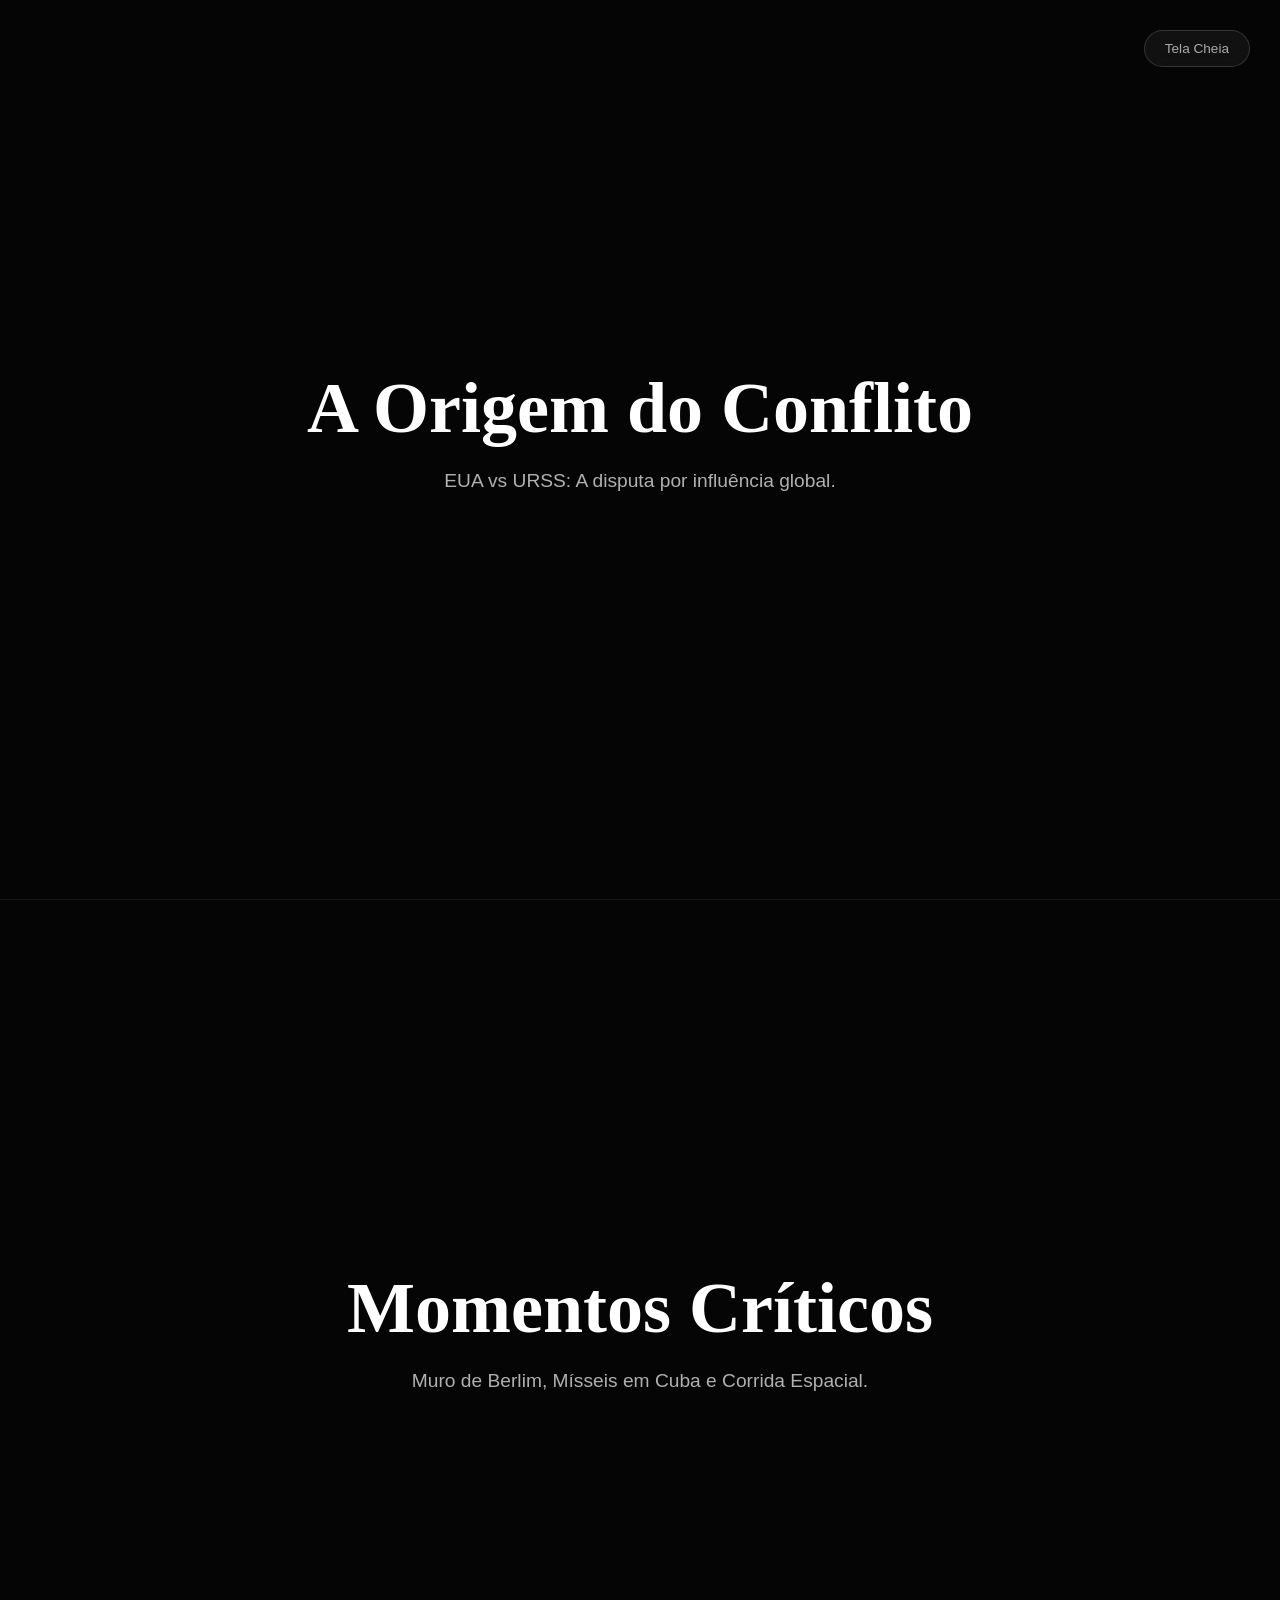
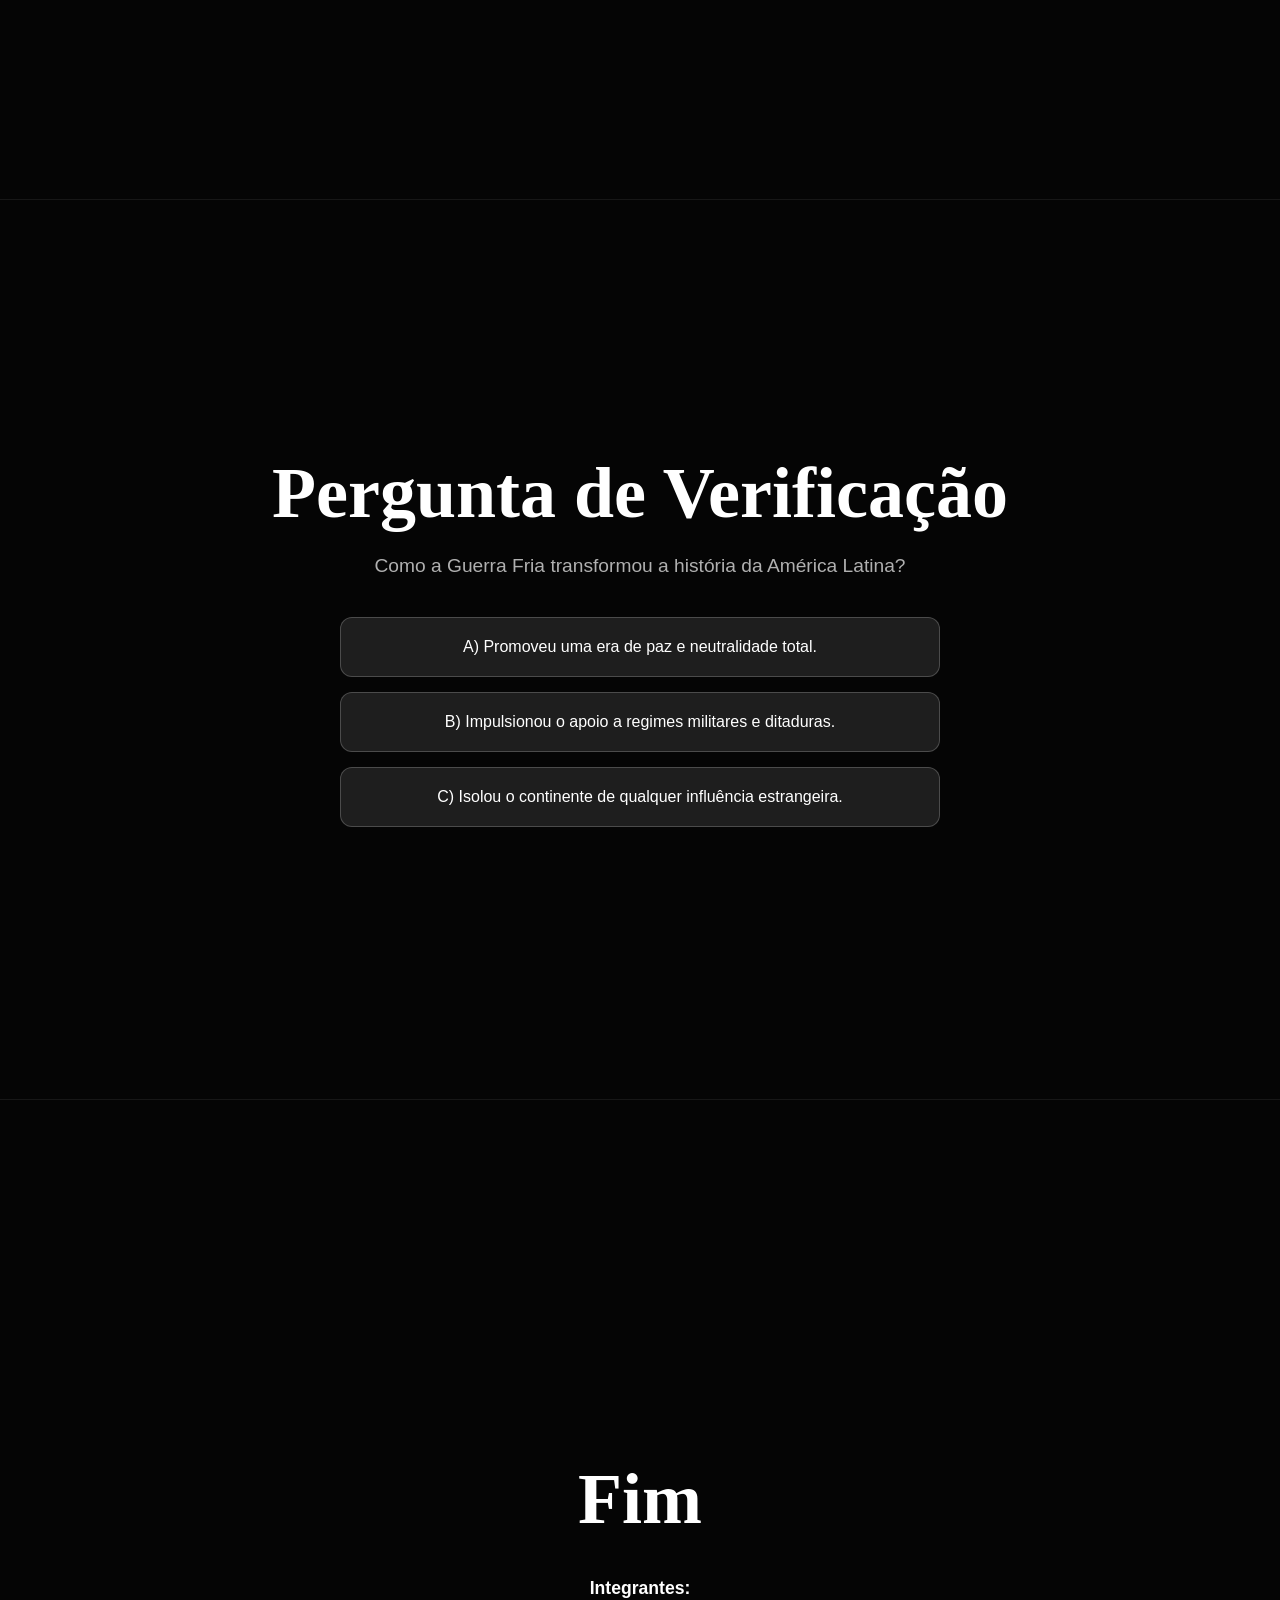
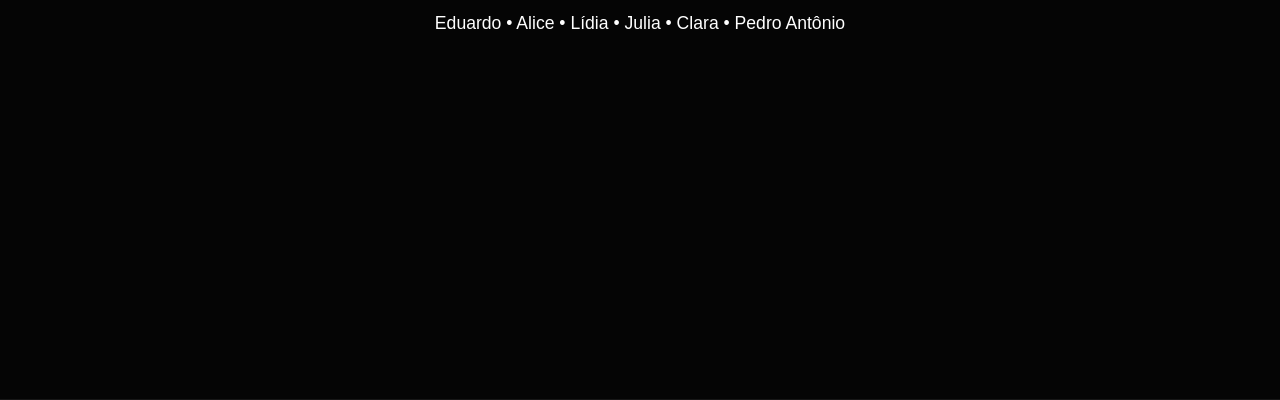
==== commit 366cae63: "Add files via upload" ====
--- a/index.html
+++ b/index.html
@@ -3,86 +3,43 @@
 <head>
     <meta charset="UTF-8">
     <title>Guerra Fria | Apresentação</title>
-    <link rel="icon" href="https://cdn-icons-png.flaticon.com/512/3214/3214742.png">
-    <link href="https://fonts.googleapis.com/css2?family=Playfair+Display:ital,wght@0,600;0,700;1,400&family=Outfit:wght@300;400;500&display=swap" rel="stylesheet">
     <link rel="stylesheet" href="style.css">
 </head>
 <body>
-
     <button class="btn-fs" onclick="toggleFullscreen()">Tela Cheia</button>
-
-    <!-- TELA 1 (PESSOA 1) -->
     <section id="sec1">
         <div class="content-wrapper">
-            <div class="apresentador-tag">Parte 1 • Introdução e Divisão</div>
             <h1>A Origem do Conflito</h1>
-            <p class="subtitle">Em 1945, com o fim da Segunda Guerra, o mundo deixou de ter uma guerra armada tradicional e entrou em uma disputa invisível pelo poder global.</p>
-            
-            <div class="cards-grid">
-                <div class="card-minimal">
-                    <h3>O Contexto</h3>
-                    <p>EUA e URSS sobraram como as únicas superpotências. Mas pensavam totalmente diferente sobre como o mundo deveria funcionar.</p>
-                </div>
-                <div class="card-minimal">
-                    <h3>O Bloco Capitalista (EUA)</h3>
-                    <p>Defendia a economia livre, empresas privadas e governos democráticos. Lideraram a aliança militar da OTAN.</p>
-                </div>
-                <div class="card-minimal">
-                    <h3>O Bloco Socialista (URSS)</h3>
-                    <p>Defendia o controle total da economia pelo Estado e partido único. Expandiu sua influência pelo Leste Europeu.</p>
-                </div>
+            <p class="subtitle">EUA vs URSS: A disputa por influência global.</p>
+        </div>
+    </section>
+    <section id="sec2">
+        <div class="content-wrapper">
+            <h1>Momentos Críticos</h1>
+            <p class="subtitle">Muro de Berlim, Mísseis em Cuba e Corrida Espacial.</p>
+        </div>
+    </section>
+    <section id="sec3">
+        <div class="content-wrapper">
+            <h1>Pergunta de Verificação</h1>
+            <p class="subtitle">Como a Guerra Fria transformou a história da América Latina?</p>
+            <div class="quiz-options">
+                <button class="option-btn" onclick="checkAnswer(false)">A) Promoveu uma era de paz e neutralidade total.</button>
+                <button class="option-btn" onclick="checkAnswer(true)">B) Impulsionou o apoio a regimes militares e ditaduras.</button>
+                <button class="option-btn" onclick="checkAnswer(false)">C) Isolou o continente de qualquer influência estrangeira.</button>
+            </div>
+            <div id="feedback"></div>
+        </div>
+    </section>
+    <section id="sec4">
+        <div class="content-wrapper">
+            <h1>Fim</h1>
+            <div class="integrantes">
+                <p><strong>Integrantes:</strong></p>
+                <p>Eduardo • Alice • Lídia • Julia • Clara • Pedro Antônio</p>
             </div>
         </div>
     </section>
-
-    <!-- TELA 2 (PESSOA 2) -->
-    <section id="sec2">
-        <div class="content-wrapper">
-            <div class="apresentador-tag">Parte 2 • Momentos Críticos</div>
-            <h1>Quando o Mundo Quase Acabou</h1>
-            <p class="subtitle">A rivalidade gerou momentos de tensão extrema, onde qualquer erro poderia iniciar uma guerra nuclear catastrófica.</p>
-            
-            <div class="cards-grid">
-                <div class="card-minimal">
-                    <h3>O Muro de Berlim</h3>
-                    <p>Construído em 1961 para impedir que pessoas fugissem do lado soviético. Virou o maior símbolo físico da divisão do planeta.</p>
-                </div>
-                <div class="card-minimal">
-                    <h3>A Crise dos Mísseis</h3>
-                    <p>Em 1962, mísseis soviéticos foram descobertos em Cuba. Foram 13 dias de tensão máxima entre EUA e URSS à beira de um ataque nuclear.</p>
-                </div>
-                <div class="card-minimal">
-                    <h3>A Corrida Espacial</h3>
-                    <p>Sem poder lutar diretamente, EUA e URSS competiram para ver quem dominava a tecnologia e chegava primeiro ao espaço e à Lua.</p>
-                </div>
-            </div>
-        </div>
-    </section>
-
-    <!-- TELA 3 (PESSOA 3) -->
-    <section id="sec3">
-        <div class="content-wrapper">
-            <div class="apresentador-tag">Parte 3 • O Fim e o Legado</div>
-            <h1>O Colapso e o Presente</h1>
-            <p class="subtitle">Gastos militares absurdos e crises econômicas internas enfraqueceram a União Soviética até o seu fim definitivo.</p>
-            
-            <div class="cards-grid">
-                <div class="card-minimal">
-                    <h3>As Reformas</h3>
-                    <p>O líder soviético Gorbachev tentou salvar o país dando mais liberdade econômica e transparência, mas o plano saiu do controle.</p>
-                </div>
-                <div class="card-minimal">
-                    <h3>A Queda de 1989</h3>
-                    <p>O Muro de Berlim caiu com a pressão popular, marcando o fim do domínio soviético na Europa e o encerramento iminente da guerra.</p>
-                </div>
-                <div class="card-minimal">
-                    <h3>O Legado Atual</h3>
-                    <p>A Guerra Fria terminou em 1991 com o fim da URSS, mas moldou as fronteiras, alianças e tensões políticas que vemos no mundo de hoje.</p>
-                </div>
-            </div>
-        </div>
-    </section>
-
     <script src="script.js"></script>
 </body>
 </html>
--- a/style.css
+++ b/style.css
@@ -1,126 +1,20 @@
 
 * { box-sizing: border-box; margin: 0; padding: 0; }
-body {
-    background-color: #0b0b0b;
-    color: #e5e5e5;
-    font-family: 'Outfit', sans-serif;
-    overflow-x: hidden;
-}
-
-/* Botão de Tela Cheia Discreto */
-.btn-fs {
-    position: fixed;
-    top: 30px;
-    right: 30px;
-    background: rgba(255, 255, 255, 0.05);
-    border: 1px solid rgba(255, 255, 255, 0.15);
-    color: #aaa;
-    padding: 10px 20px;
-    border-radius: 30px;
-    font-size: 0.85rem;
-    cursor: pointer;
-    z-index: 1000;
-    backdrop-filter: blur(10px);
-    transition: all 0.3s ease;
-}
-.btn-fs:hover {
-    background: #fff;
-    color: #000;
-    border-color: #fff;
-}
+body { background-color: #0b0b0b; color: #e5e5e5; font-family: 'Outfit', sans-serif; overflow-x: hidden; }
+.btn-fs { position: fixed; top: 30px; right: 30px; background: rgba(255, 255, 255, 0.05); border: 1px solid rgba(255, 255, 255, 0.15); color: #aaa; padding: 10px 20px; border-radius: 30px; font-size: 0.85rem; cursor: pointer; z-index: 1000; backdrop-filter: blur(10px); transition: all 0.3s ease; }
+.btn-fs:hover { background: #fff; color: #000; border-color: #fff; }
 .hidden { opacity: 0; visibility: hidden; pointer-events: none; }
-
-/* Seções Estilo Landing Page Premium */
-section {
-    min-height: 100vh;
-    display: flex;
-    flex-direction: column;
-    justify-content: center;
-    align-items: center;
-    padding: 80px 20px;
-    position: relative;
-    border-bottom: 1px solid rgba(255,255,255,0.05);
-    background-size: cover;
-    background-position: center;
-}
-
-/* Imagens de fundo com efeito escuro profissional */
-section::before {
-    content: '';
-    position: absolute;
-    top: 0; left: 0; width: 100%; height: 100%;
-    background: rgba(5, 5, 5, 0.88);
-    z-index: 1;
-}
-
+section { min-height: 100vh; display: flex; flex-direction: column; justify-content: center; align-items: center; padding: 80px 20px; position: relative; border-bottom: 1px solid rgba(255,255,255,0.05); background-size: cover; background-position: center; }
+section::before { content: ''; position: absolute; top: 0; left: 0; width: 100%; height: 100%; background: rgba(5, 5, 5, 0.88); z-index: 1; }
 #sec1 { background-image: url('https://images.unsplash.com/photo-1509198397868-475647b2a1e5?q=80&w=1920'); }
 #sec2 { background-image: url('https://images.unsplash.com/photo-1579783902614-a3fb3927b675?q=80&w=1920'); }
 #sec3 { background-image: url('https://images.unsplash.com/photo-1451187580459-43490279c0fa?q=80&w=1920'); }
-
-.content-wrapper {
-    position: relative;
-    z-index: 2;
-    max-width: 1000px;
-    width: 100%;
-    text-align: center;
-}
-
-.apresentador-tag {
-    font-size: 0.75rem;
-    text-transform: uppercase;
-    letter-spacing: 4px;
-    color: #ff4d4d;
-    margin-bottom: 15px;
-    font-weight: 700;
-}
-
-h1 {
-    font-family: 'Playfair Display', serif;
-    font-size: clamp(2.5rem, 6vw, 4.5rem);
-    color: #fff;
-    margin-bottom: 20px;
-    line-height: 1.1;
-}
-
-p.subtitle {
-    font-size: 1.15rem;
-    color: #b0b0b0;
-    max-width: 700px;
-    margin: 0 auto 50px auto;
-    line-height: 1.6;
-}
-
-/* Cards limpos */
-.cards-grid {
-    display: grid;
-    grid-template-columns: repeat(auto-fit, minmax(280px, 1fr));
-    gap: 25px;
-    text-align: left;
-}
-
-.card-minimal {
-    background: rgba(25, 25, 25, 0.4);
-    border: 1px solid rgba(255, 255, 255, 0.08);
-    padding: 30px;
-    border-radius: 12px;
-    backdrop-filter: blur(5px);
-    transition: transform 0.3s ease, border-color 0.3s ease;
-}
-
-.card-minimal:hover {
-    transform: translateY(-5px);
-    border-color: rgba(255, 255, 255, 0.3);
-}
-
-.card-minimal h3 {
-    font-family: 'Playfair Display', serif;
-    font-size: 1.3rem;
-    color: #fff;
-    margin-bottom: 12px;
-}
-
-.card-minimal p {
-    font-size: 0.95rem;
-    color: #999;
-    line-height: 1.5;
-}
+#sec4 { background-image: url('https://images.unsplash.com/photo-1518709268805-4e9042af9f23?q=80&w=1920'); }
+.content-wrapper { position: relative; z-index: 2; max-width: 1000px; width: 100%; text-align: center; }
+h1 { font-family: 'Playfair Display', serif; font-size: clamp(2.5rem, 6vw, 4.5rem); color: #fff; margin-bottom: 20px; }
+.subtitle { font-size: 1.2rem; color: #b0b0b0; margin-bottom: 40px; }
+.quiz-options { display: grid; grid-template-columns: 1fr; gap: 15px; max-width: 600px; margin: auto; }
+.option-btn { background: rgba(255,255,255,0.1); border: 1px solid rgba(255,255,255,0.2); color: #fff; padding: 20px; border-radius: 12px; cursor: pointer; transition: 0.3s; font-size: 1rem; }
+.option-btn:hover { background: #ff4d4d; border-color: #ff4d4d; }
+#feedback { margin-top: 20px; font-weight: bold; font-size: 1.2rem; }
+.integrantes { margin-top: 30px; font-size: 1.1rem; color: #fff; line-height: 2; }
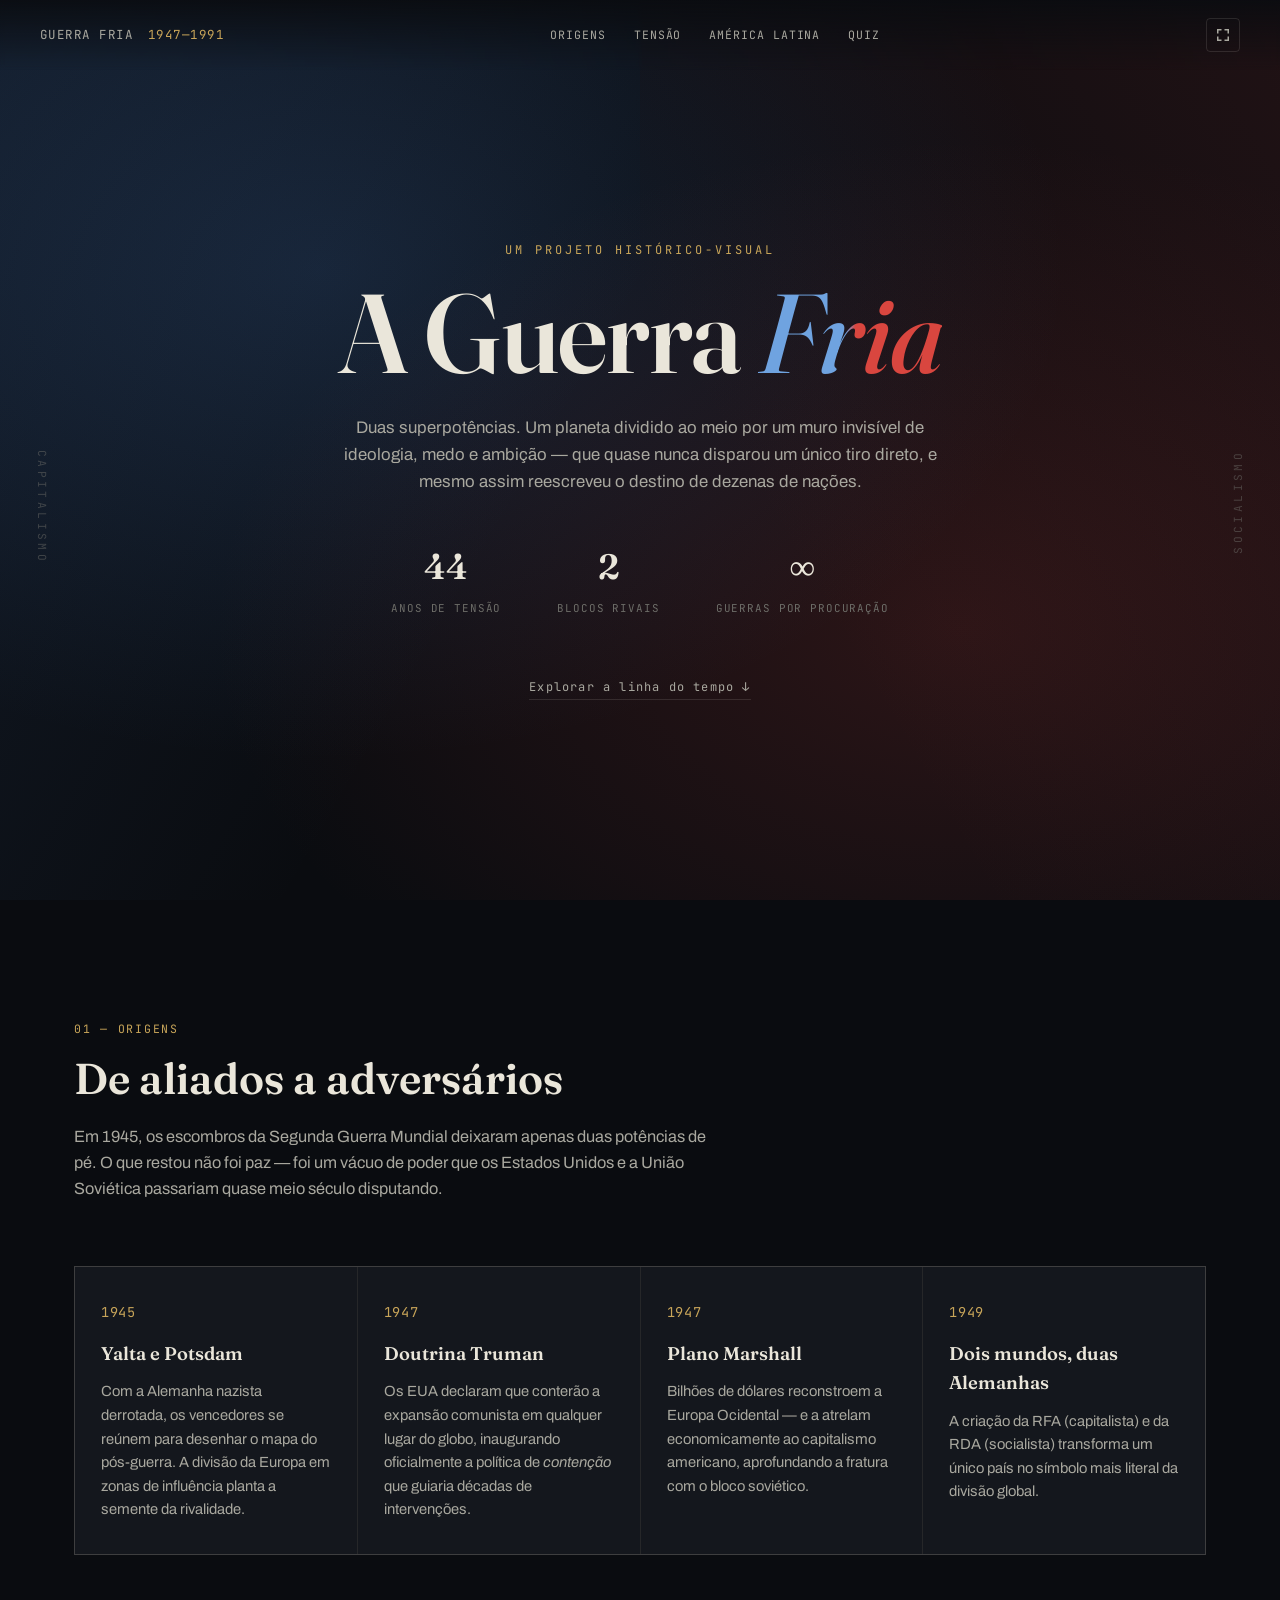
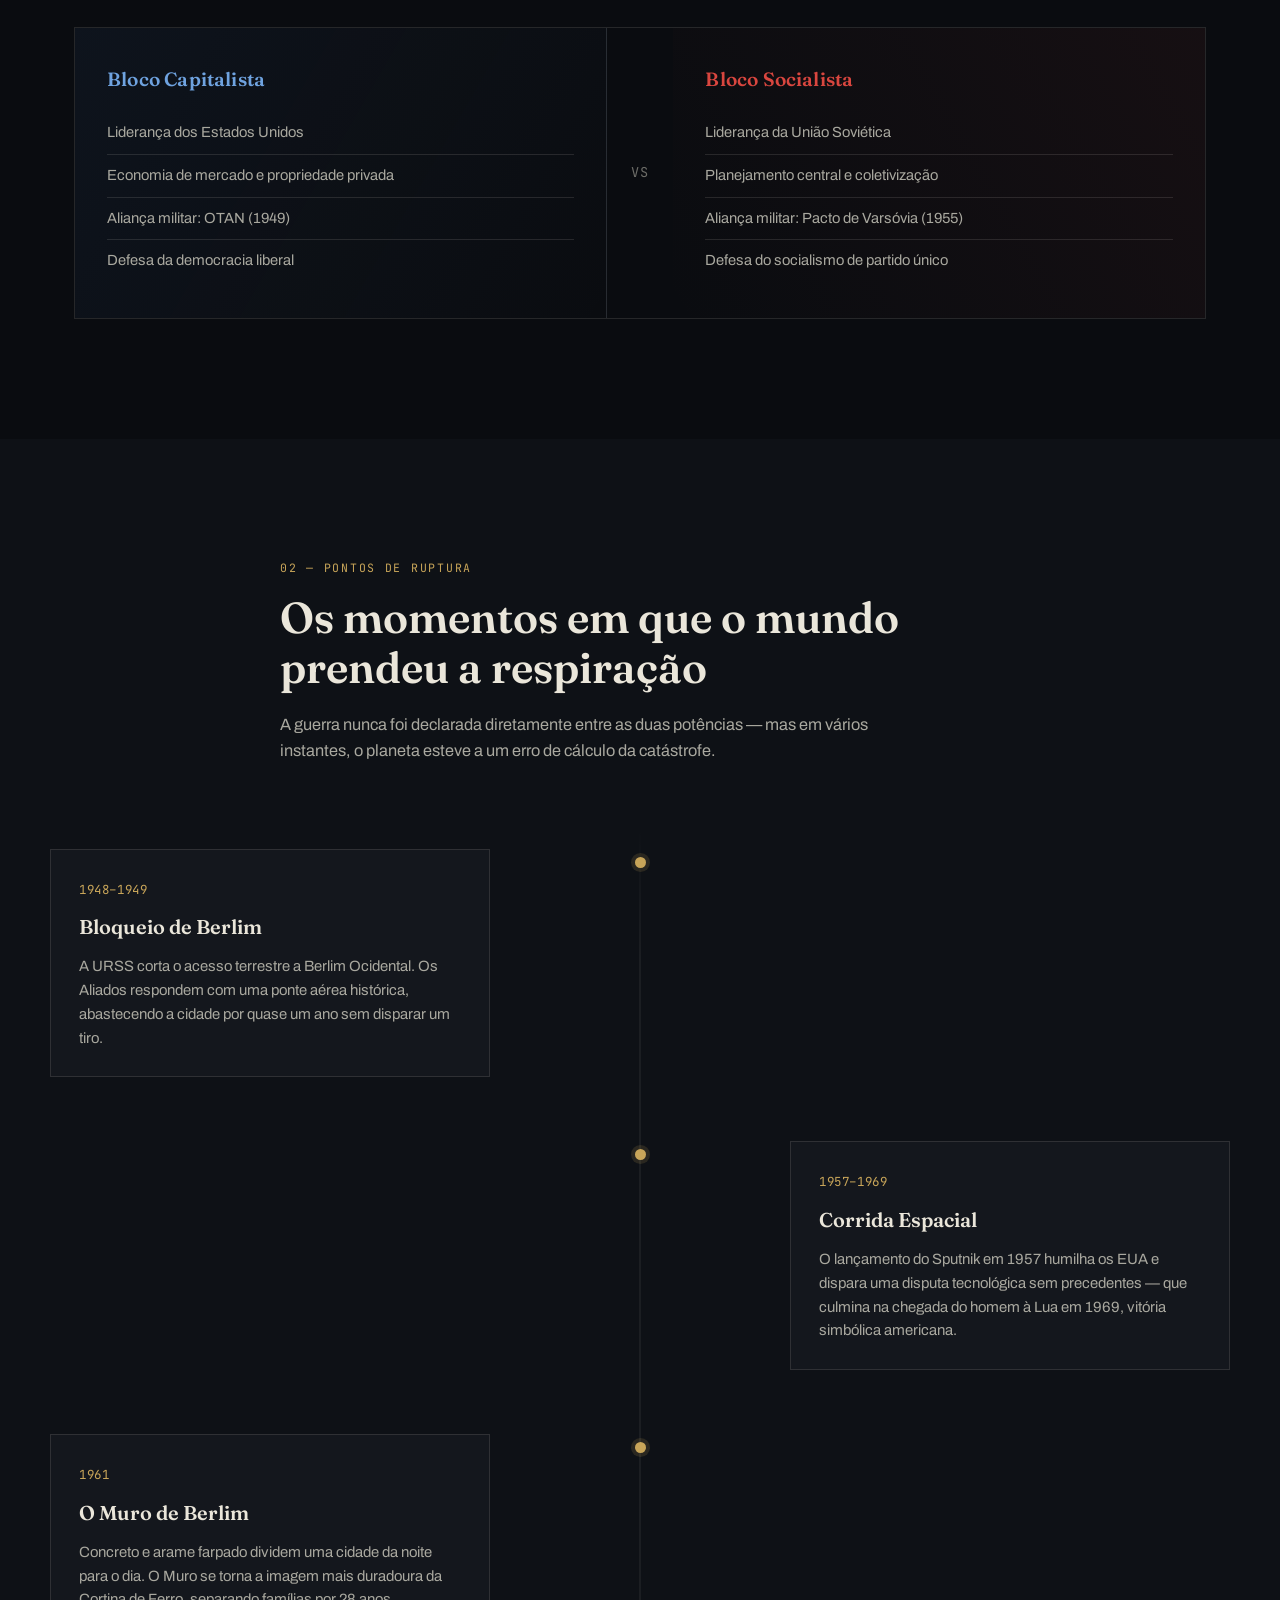
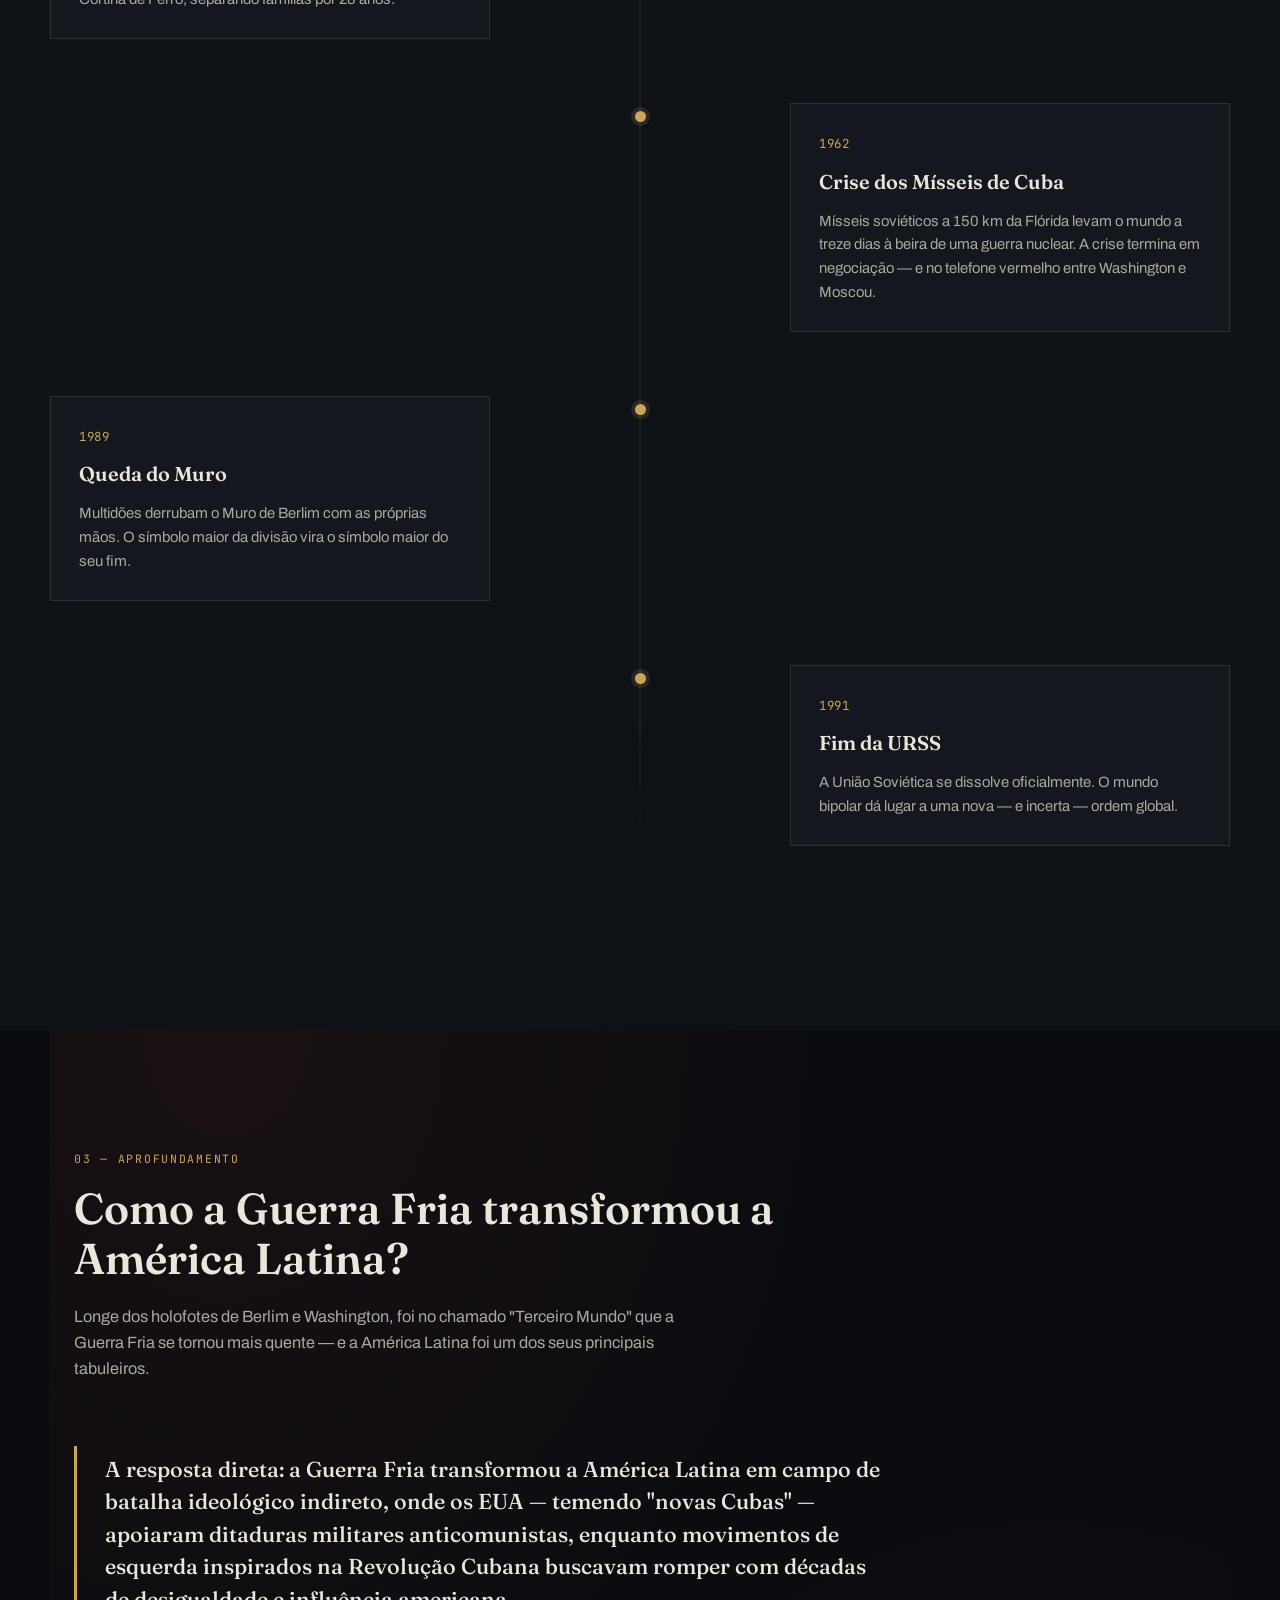
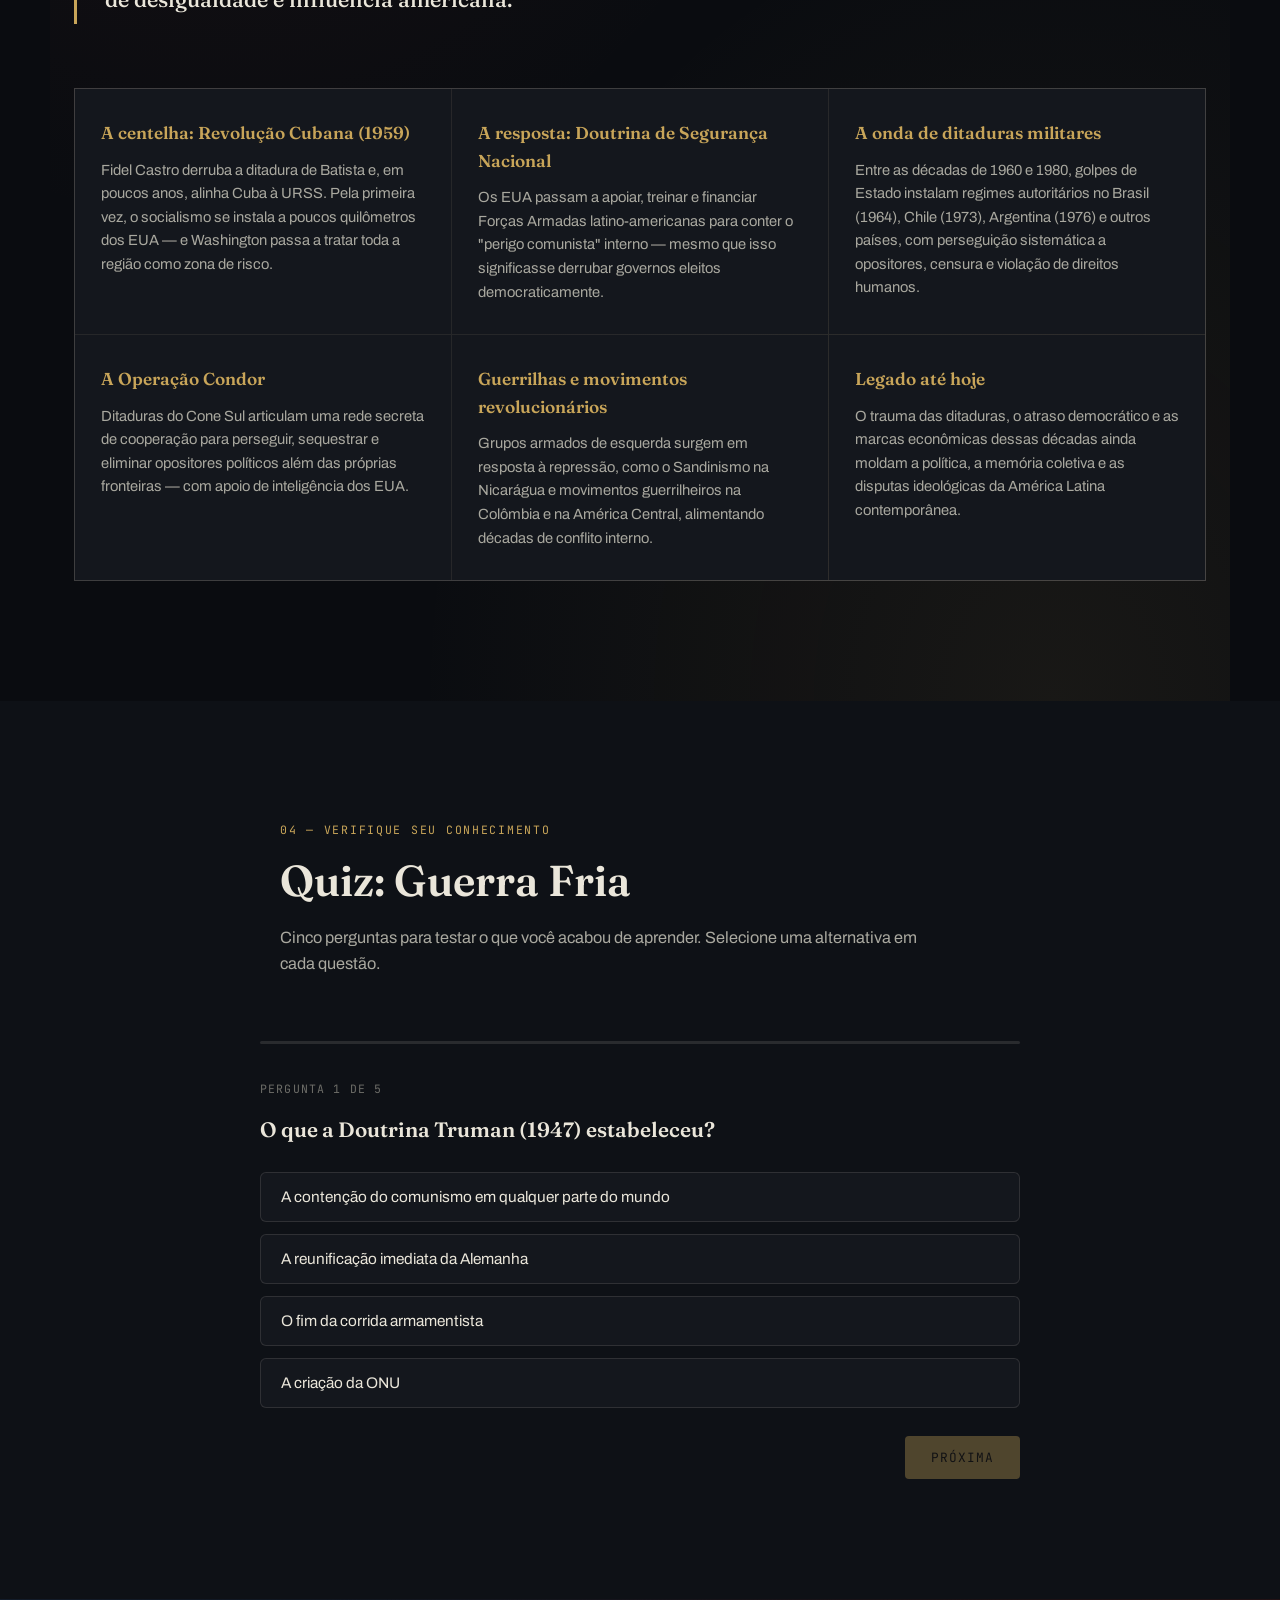
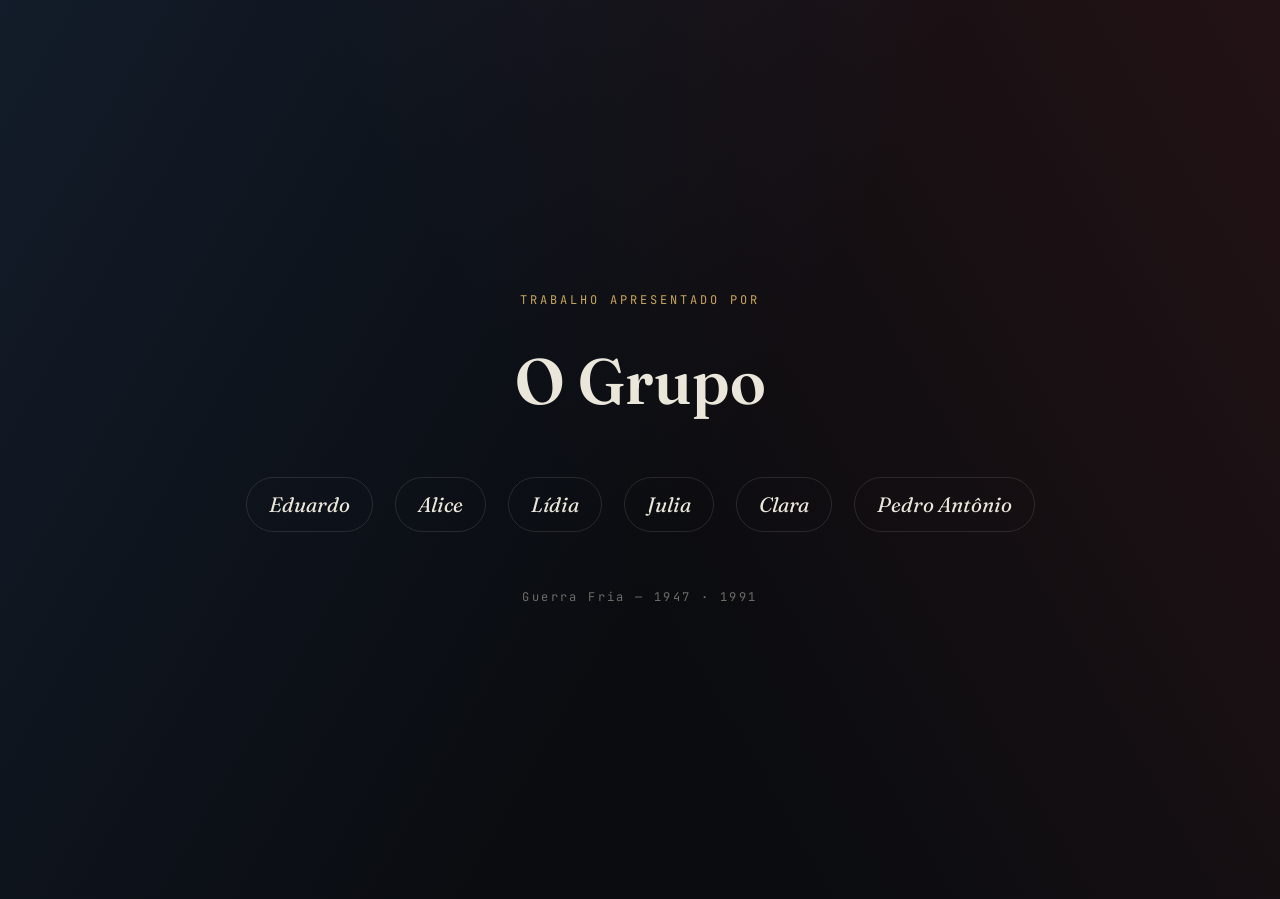
==== commit aadb43f7: "Add files via upload" ====
--- a/index.html
+++ b/index.html
@@ -1,45 +1,257 @@
 <!DOCTYPE html>
 <html lang="pt-BR">
 <head>
-    <meta charset="UTF-8">
-    <title>Guerra Fria | Apresentação</title>
-    <link rel="stylesheet" href="style.css">
+<meta charset="UTF-8">
+<meta name="viewport" content="width=device-width, initial-scale=1.0">
+<title>Guerra Fria — Um Mundo Dividido</title>
+<link rel="preconnect" href="https://fonts.googleapis.com">
+<link href="https://fonts.googleapis.com/css2?family=Fraunces:opsz,wght@9..144,300;9..144,500;9..144,600;9..144,700&family=Archivo:wght@400;500;600;700;800&family=JetBrains+Mono:wght@400;500&display=swap" rel="stylesheet">
+<link rel="stylesheet" href="style.css">
 </head>
 <body>
-    <button class="btn-fs" onclick="toggleFullscreen()">Tela Cheia</button>
-    <section id="sec1">
-        <div class="content-wrapper">
-            <h1>A Origem do Conflito</h1>
-            <p class="subtitle">EUA vs URSS: A disputa por influência global.</p>
-        </div>
-    </section>
-    <section id="sec2">
-        <div class="content-wrapper">
-            <h1>Momentos Críticos</h1>
-            <p class="subtitle">Muro de Berlim, Mísseis em Cuba e Corrida Espacial.</p>
-        </div>
-    </section>
-    <section id="sec3">
-        <div class="content-wrapper">
-            <h1>Pergunta de Verificação</h1>
-            <p class="subtitle">Como a Guerra Fria transformou a história da América Latina?</p>
-            <div class="quiz-options">
-                <button class="option-btn" onclick="checkAnswer(false)">A) Promoveu uma era de paz e neutralidade total.</button>
-                <button class="option-btn" onclick="checkAnswer(true)">B) Impulsionou o apoio a regimes militares e ditaduras.</button>
-                <button class="option-btn" onclick="checkAnswer(false)">C) Isolou o continente de qualquer influência estrangeira.</button>
-            </div>
-            <div id="feedback"></div>
-        </div>
-    </section>
-    <section id="sec4">
-        <div class="content-wrapper">
-            <h1>Fim</h1>
-            <div class="integrantes">
-                <p><strong>Integrantes:</strong></p>
-                <p>Eduardo • Alice • Lídia • Julia • Clara • Pedro Antônio</p>
-            </div>
-        </div>
-    </section>
-    <script src="script.js"></script>
+
+<div class="curtain-cursor" aria-hidden="true"></div>
+
+<nav class="topbar">
+  <span class="brand">GUERRA FRIA <span class="brand-dates">1947—1991</span></span>
+  <div class="nav-links">
+    <a href="#origens">Origens</a>
+    <a href="#tensao">Tensão</a>
+    <a href="#america-latina">América Latina</a>
+    <a href="#quiz">Quiz</a>
+  </div>
+  <button id="fullscreenBtn" class="fs-btn" title="Tela cheia" aria-label="Alternar tela cheia">
+    <svg viewBox="0 0 24 24" width="18" height="18"><path fill="currentColor" d="M4 4h6v2H6v4H4V4zm10 0h6v6h-2V6h-4V4zM4 14h2v4h4v2H4v-6zm16 0h-2v4h-4v2h6v-6z"/></svg>
+  </button>
+</nav>
+
+<!-- ============ HERO ============ -->
+<header class="hero" id="topo">
+  <div class="hero-bg"></div>
+  <div class="hero-split">
+    <div class="side side-west">
+      <span class="side-label">CAPITALISMO</span>
+    </div>
+    <div class="side side-east">
+      <span class="side-label">SOCIALISMO</span>
+    </div>
+  </div>
+  <div class="hero-content">
+    <p class="eyebrow">Um projeto histórico-visual</p>
+    <h1 class="hero-title">A Guerra <span class="crack">Fria</span></h1>
+    <p class="hero-sub">Duas superpotências. Um planeta dividido ao meio por um muro invisível de ideologia, medo e ambição — que quase nunca disparou um único tiro direto, e mesmo assim reescreveu o destino de dezenas de nações.</p>
+    <div class="hero-meta">
+      <div class="meta-item"><span class="meta-num">44</span><span class="meta-label">anos de tensão</span></div>
+      <div class="meta-item"><span class="meta-num">2</span><span class="meta-label">blocos rivais</span></div>
+      <div class="meta-item"><span class="meta-num">∞</span><span class="meta-label">guerras por procuração</span></div>
+    </div>
+    <a href="#origens" class="scroll-cue">Explorar a linha do tempo ↓</a>
+  </div>
+</header>
+
+<!-- ============ ORIGENS ============ -->
+<section class="section" id="origens">
+  <div class="section-head">
+    <span class="tag">01 — Origens</span>
+    <h2>De aliados a adversários</h2>
+    <p class="section-intro">Em 1945, os escombros da Segunda Guerra Mundial deixaram apenas duas potências de pé. O que restou não foi paz — foi um vácuo de poder que os Estados Unidos e a União Soviética passariam quase meio século disputando.</p>
+  </div>
+
+  <div class="origins-grid">
+    <article class="origin-card">
+      <span class="origin-year">1945</span>
+      <h3>Yalta e Potsdam</h3>
+      <p>Com a Alemanha nazista derrotada, os vencedores se reúnem para desenhar o mapa do pós-guerra. A divisão da Europa em zonas de influência planta a semente da rivalidade.</p>
+    </article>
+    <article class="origin-card">
+      <span class="origin-year">1947</span>
+      <h3>Doutrina Truman</h3>
+      <p>Os EUA declaram que conterão a expansão comunista em qualquer lugar do globo, inaugurando oficialmente a política de <em>contenção</em> que guiaria décadas de intervenções.</p>
+    </article>
+    <article class="origin-card">
+      <span class="origin-year">1947</span>
+      <h3>Plano Marshall</h3>
+      <p>Bilhões de dólares reconstroem a Europa Ocidental — e a atrelam economicamente ao capitalismo americano, aprofundando a fratura com o bloco soviético.</p>
+    </article>
+    <article class="origin-card">
+      <span class="origin-year">1949</span>
+      <h3>Dois mundos, duas Alemanhas</h3>
+      <p>A criação da RFA (capitalista) e da RDA (socialista) transforma um único país no símbolo mais literal da divisão global.</p>
+    </article>
+  </div>
+
+  <div class="ideology-compare">
+    <div class="ideology-col west-col">
+      <h4>Bloco Capitalista</h4>
+      <ul>
+        <li>Liderança dos Estados Unidos</li>
+        <li>Economia de mercado e propriedade privada</li>
+        <li>Aliança militar: OTAN (1949)</li>
+        <li>Defesa da democracia liberal</li>
+      </ul>
+    </div>
+    <div class="ideology-divider">
+      <span>VS</span>
+    </div>
+    <div class="ideology-col east-col">
+      <h4>Bloco Socialista</h4>
+      <ul>
+        <li>Liderança da União Soviética</li>
+        <li>Planejamento central e coletivização</li>
+        <li>Aliança militar: Pacto de Varsóvia (1955)</li>
+        <li>Defesa do socialismo de partido único</li>
+      </ul>
+    </div>
+  </div>
+</section>
+
+<!-- ============ TENSÃO ============ -->
+<section class="section section-dark" id="tensao">
+  <div class="section-head">
+    <span class="tag">02 — Pontos de Ruptura</span>
+    <h2>Os momentos em que o mundo prendeu a respiração</h2>
+    <p class="section-intro">A guerra nunca foi declarada diretamente entre as duas potências — mas em vários instantes, o planeta esteve a um erro de cálculo da catástrofe.</p>
+  </div>
+
+  <div class="timeline">
+    <div class="timeline-line" aria-hidden="true"></div>
+
+    <div class="tl-event">
+      <div class="tl-dot"></div>
+      <div class="tl-card">
+        <span class="tl-year">1948–1949</span>
+        <h3>Bloqueio de Berlim</h3>
+        <p>A URSS corta o acesso terrestre a Berlim Ocidental. Os Aliados respondem com uma ponte aérea histórica, abastecendo a cidade por quase um ano sem disparar um tiro.</p>
+      </div>
+    </div>
+
+    <div class="tl-event reverse">
+      <div class="tl-dot"></div>
+      <div class="tl-card">
+        <span class="tl-year">1957–1969</span>
+        <h3>Corrida Espacial</h3>
+        <p>O lançamento do Sputnik em 1957 humilha os EUA e dispara uma disputa tecnológica sem precedentes — que culmina na chegada do homem à Lua em 1969, vitória simbólica americana.</p>
+      </div>
+    </div>
+
+    <div class="tl-event">
+      <div class="tl-dot"></div>
+      <div class="tl-card">
+        <span class="tl-year">1961</span>
+        <h3>O Muro de Berlim</h3>
+        <p>Concreto e arame farpado dividem uma cidade da noite para o dia. O Muro se torna a imagem mais duradoura da Cortina de Ferro, separando famílias por 28 anos.</p>
+      </div>
+    </div>
+
+    <div class="tl-event reverse">
+      <div class="tl-dot"></div>
+      <div class="tl-card">
+        <span class="tl-year">1962</span>
+        <h3>Crise dos Mísseis de Cuba</h3>
+        <p>Mísseis soviéticos a 150 km da Flórida levam o mundo a treze dias à beira de uma guerra nuclear. A crise termina em negociação — e no telefone vermelho entre Washington e Moscou.</p>
+      </div>
+    </div>
+
+    <div class="tl-event">
+      <div class="tl-dot"></div>
+      <div class="tl-card">
+        <span class="tl-year">1989</span>
+        <h3>Queda do Muro</h3>
+        <p>Multidões derrubam o Muro de Berlim com as próprias mãos. O símbolo maior da divisão vira o símbolo maior do seu fim.</p>
+      </div>
+    </div>
+
+    <div class="tl-event reverse">
+      <div class="tl-dot"></div>
+      <div class="tl-card">
+        <span class="tl-year">1991</span>
+        <h3>Fim da URSS</h3>
+        <p>A União Soviética se dissolve oficialmente. O mundo bipolar dá lugar a uma nova — e incerta — ordem global.</p>
+      </div>
+    </div>
+  </div>
+</section>
+
+<!-- ============ AMÉRICA LATINA ============ -->
+<section class="section section-latam" id="america-latina">
+  <div class="section-head">
+    <span class="tag">03 — Aprofundamento</span>
+    <h2>Como a Guerra Fria transformou a América Latina?</h2>
+    <p class="section-intro">Longe dos holofotes de Berlim e Washington, foi no chamado "Terceiro Mundo" que a Guerra Fria se tornou mais quente — e a América Latina foi um dos seus principais tabuleiros.</p>
+  </div>
+
+  <div class="latam-answer">
+    <p class="latam-lead">A resposta direta: a Guerra Fria transformou a América Latina em campo de batalha ideológico indireto, onde os EUA — temendo "novas Cubas" — apoiaram ditaduras militares anticomunistas, enquanto movimentos de esquerda inspirados na Revolução Cubana buscavam romper com décadas de desigualdade e influência americana.</p>
+  </div>
+
+  <div class="latam-grid">
+    <div class="latam-block">
+      <h3>A centelha: Revolução Cubana (1959)</h3>
+      <p>Fidel Castro derruba a ditadura de Batista e, em poucos anos, alinha Cuba à URSS. Pela primeira vez, o socialismo se instala a poucos quilômetros dos EUA — e Washington passa a tratar toda a região como zona de risco.</p>
+    </div>
+    <div class="latam-block">
+      <h3>A resposta: Doutrina de Segurança Nacional</h3>
+      <p>Os EUA passam a apoiar, treinar e financiar Forças Armadas latino-americanas para conter o "perigo comunista" interno — mesmo que isso significasse derrubar governos eleitos democraticamente.</p>
+    </div>
+    <div class="latam-block">
+      <h3>A onda de ditaduras militares</h3>
+      <p>Entre as décadas de 1960 e 1980, golpes de Estado instalam regimes autoritários no Brasil (1964), Chile (1973), Argentina (1976) e outros países, com perseguição sistemática a opositores, censura e violação de direitos humanos.</p>
+    </div>
+    <div class="latam-block">
+      <h3>A Operação Condor</h3>
+      <p>Ditaduras do Cone Sul articulam uma rede secreta de cooperação para perseguir, sequestrar e eliminar opositores políticos além das próprias fronteiras — com apoio de inteligência dos EUA.</p>
+    </div>
+    <div class="latam-block">
+      <h3>Guerrilhas e movimentos revolucionários</h3>
+      <p>Grupos armados de esquerda surgem em resposta à repressão, como o Sandinismo na Nicarágua e movimentos guerrilheiros na Colômbia e na América Central, alimentando décadas de conflito interno.</p>
+    </div>
+    <div class="latam-block">
+      <h3>Legado até hoje</h3>
+      <p>O trauma das ditaduras, o atraso democrático e as marcas econômicas dessas décadas ainda moldam a política, a memória coletiva e as disputas ideológicas da América Latina contemporânea.</p>
+    </div>
+  </div>
+</section>
+
+<!-- ============ QUIZ ============ -->
+<section class="section section-dark" id="quiz">
+  <div class="section-head">
+    <span class="tag">04 — Verifique seu conhecimento</span>
+    <h2>Quiz: Guerra Fria</h2>
+    <p class="section-intro">Cinco perguntas para testar o que você acabou de aprender. Selecione uma alternativa em cada questão.</p>
+  </div>
+
+  <div class="quiz-wrap">
+    <div class="quiz-progress">
+      <div class="quiz-progress-bar" id="quizProgressBar"></div>
+    </div>
+    <div id="quizContainer"></div>
+
+    <div id="quizResult" class="quiz-result hidden">
+      <h3>Resultado</h3>
+      <p id="quizScoreText"></p>
+      <button id="quizRestart" class="btn-primary">Refazer o quiz</button>
+    </div>
+  </div>
+</section>
+
+<!-- ============ ENCERRAMENTO ============ -->
+<section class="closing" id="creditos">
+  <div class="closing-bg"></div>
+  <div class="closing-content">
+    <p class="eyebrow">Trabalho apresentado por</p>
+    <h2 class="closing-title">O Grupo</h2>
+    <ul class="credits-list">
+      <li>Eduardo</li>
+      <li>Alice</li>
+      <li>Lídia</li>
+      <li>Julia</li>
+      <li>Clara</li>
+      <li>Pedro Antônio</li>
+    </ul>
+    <p class="closing-footer">Guerra Fria — 1947 · 1991</p>
+  </div>
+</section>
+
+<script src="script.js"></script>
 </body>
 </html>
--- a/style.css
+++ b/style.css
@@ -1,20 +1,296 @@
-
-* { box-sizing: border-box; margin: 0; padding: 0; }
-body { background-color: #0b0b0b; color: #e5e5e5; font-family: 'Outfit', sans-serif; overflow-x: hidden; }
-.btn-fs { position: fixed; top: 30px; right: 30px; background: rgba(255, 255, 255, 0.05); border: 1px solid rgba(255, 255, 255, 0.15); color: #aaa; padding: 10px 20px; border-radius: 30px; font-size: 0.85rem; cursor: pointer; z-index: 1000; backdrop-filter: blur(10px); transition: all 0.3s ease; }
-.btn-fs:hover { background: #fff; color: #000; border-color: #fff; }
-.hidden { opacity: 0; visibility: hidden; pointer-events: none; }
-section { min-height: 100vh; display: flex; flex-direction: column; justify-content: center; align-items: center; padding: 80px 20px; position: relative; border-bottom: 1px solid rgba(255,255,255,0.05); background-size: cover; background-position: center; }
-section::before { content: ''; position: absolute; top: 0; left: 0; width: 100%; height: 100%; background: rgba(5, 5, 5, 0.88); z-index: 1; }
-#sec1 { background-image: url('https://images.unsplash.com/photo-1509198397868-475647b2a1e5?q=80&w=1920'); }
-#sec2 { background-image: url('https://images.unsplash.com/photo-1579783902614-a3fb3927b675?q=80&w=1920'); }
-#sec3 { background-image: url('https://images.unsplash.com/photo-1451187580459-43490279c0fa?q=80&w=1920'); }
-#sec4 { background-image: url('https://images.unsplash.com/photo-1518709268805-4e9042af9f23?q=80&w=1920'); }
-.content-wrapper { position: relative; z-index: 2; max-width: 1000px; width: 100%; text-align: center; }
-h1 { font-family: 'Playfair Display', serif; font-size: clamp(2.5rem, 6vw, 4.5rem); color: #fff; margin-bottom: 20px; }
-.subtitle { font-size: 1.2rem; color: #b0b0b0; margin-bottom: 40px; }
-.quiz-options { display: grid; grid-template-columns: 1fr; gap: 15px; max-width: 600px; margin: auto; }
-.option-btn { background: rgba(255,255,255,0.1); border: 1px solid rgba(255,255,255,0.2); color: #fff; padding: 20px; border-radius: 12px; cursor: pointer; transition: 0.3s; font-size: 1rem; }
-.option-btn:hover { background: #ff4d4d; border-color: #ff4d4d; }
-#feedback { margin-top: 20px; font-weight: bold; font-size: 1.2rem; }
-.integrantes { margin-top: 30px; font-size: 1.1rem; color: #fff; line-height: 2; }
+:root{
+  --bg: #0a0c10;
+  --bg-alt: #0e1116;
+  --paper: #14171d;
+  --west: #3f6fb0;      /* faded american blue */
+  --west-bright: #6fa3e0;
+  --east: #a4342f;      /* faded soviet red */
+  --east-bright: #d9463f;
+  --ink: #eae6da;       /* warm off-white, like aged paper */
+  --ink-dim: #a9a89f;
+  --ink-faint: #6d6d68;
+  --line: rgba(234,230,218,0.12);
+  --gold: #c8a559;
+  --display: "Fraunces", serif;
+  --body: "Archivo", sans-serif;
+  --mono: "JetBrains Mono", monospace;
+}
+
+*{box-sizing:border-box;}
+html{scroll-behavior:smooth;}
+body{
+  margin:0;
+  background:var(--bg);
+  color:var(--ink);
+  font-family:var(--body);
+  line-height:1.6;
+  -webkit-font-smoothing:antialiased;
+}
+h1,h2,h3,h4{font-family:var(--display); margin:0; font-weight:600; color:var(--ink);}
+p{margin:0;}
+ul{margin:0; padding:0; list-style:none;}
+a{color:inherit; text-decoration:none;}
+img{max-width:100%; display:block;}
+
+::selection{background:var(--gold); color:#1a1a1a;}
+
+@media (prefers-reduced-motion: reduce){
+  *{animation-duration:0.01ms !important; transition-duration:0.01ms !important; scroll-behavior:auto !important;}
+}
+
+/* ============ TOPBAR ============ */
+.topbar{
+  position:fixed; top:0; left:0; right:0; z-index:100;
+  display:flex; align-items:center; justify-content:space-between;
+  padding:18px 40px;
+  background:linear-gradient(to bottom, rgba(10,12,16,0.9), transparent);
+  backdrop-filter:blur(2px);
+}
+.brand{font-family:var(--mono); font-size:0.78rem; letter-spacing:0.12em; color:var(--ink-dim);}
+.brand-dates{color:var(--gold); margin-left:6px;}
+.nav-links{display:flex; gap:28px;}
+.nav-links a{
+  font-family:var(--mono); font-size:0.72rem; letter-spacing:0.08em; text-transform:uppercase;
+  color:var(--ink-dim); transition:color .25s;
+}
+.nav-links a:hover, .nav-links a:focus-visible{color:var(--gold);}
+.fs-btn{
+  background:transparent; border:1px solid var(--line); color:var(--ink-dim);
+  width:34px; height:34px; border-radius:4px; cursor:pointer;
+  display:flex; align-items:center; justify-content:center;
+  transition:all .25s;
+}
+.fs-btn:hover, .fs-btn:focus-visible{border-color:var(--gold); color:var(--gold);}
+@media (max-width:780px){ .nav-links{display:none;} }
+
+/* ============ HERO ============ */
+.hero{
+  position:relative; min-height:100vh; display:flex; align-items:center; justify-content:center;
+  overflow:hidden; padding:120px 24px 80px;
+}
+.hero-bg{
+  position:absolute; inset:0;
+  background:
+    radial-gradient(ellipse at 25% 30%, rgba(63,111,176,0.22), transparent 55%),
+    radial-gradient(ellipse at 75% 70%, rgba(164,52,47,0.22), transparent 55%),
+    var(--bg);
+}
+.hero-split{position:absolute; inset:0; display:flex; z-index:0;}
+.side{flex:1; position:relative; overflow:hidden;}
+.side-west{ background:linear-gradient(120deg, rgba(63,111,176,0.14), transparent 70%); }
+.side-east{ background:linear-gradient(240deg, rgba(164,52,47,0.14), transparent 70%); }
+.side-label{
+  position:absolute; top:50%; font-family:var(--mono); font-size:0.7rem; letter-spacing:0.3em;
+  color:var(--ink-faint); writing-mode:vertical-rl; opacity:0.5;
+}
+.side-west .side-label{left:32px;}
+.side-east .side-label{right:32px; transform:rotate(180deg);}
+@media (max-width:780px){ .side-label{display:none;} }
+
+.hero-content{
+  position:relative; z-index:2; max-width:820px; text-align:center;
+}
+.eyebrow{
+  font-family:var(--mono); font-size:0.75rem; letter-spacing:0.25em; text-transform:uppercase;
+  color:var(--gold); margin-bottom:20px;
+}
+.hero-title{
+  font-size:clamp(3.2rem, 10vw, 7rem); line-height:0.95; letter-spacing:-0.01em;
+  margin-bottom:28px;
+}
+.crack{
+  position:relative; display:inline-block;
+  background:linear-gradient(100deg, var(--west-bright) 0%, var(--west-bright) 48%, var(--east-bright) 52%, var(--east-bright) 100%);
+  -webkit-background-clip:text; background-clip:text; color:transparent;
+  font-style:italic; font-weight:500;
+}
+.hero-sub{
+  font-size:1.05rem; color:var(--ink-dim); max-width:620px; margin:0 auto 44px;
+  font-weight:400;
+}
+.hero-meta{
+  display:flex; justify-content:center; gap:56px; margin-bottom:56px; flex-wrap:wrap;
+}
+.meta-item{display:flex; flex-direction:column; align-items:center;}
+.meta-num{font-family:var(--display); font-size:2.2rem; color:var(--ink); font-weight:600;}
+.meta-label{font-family:var(--mono); font-size:0.68rem; letter-spacing:0.08em; color:var(--ink-faint); text-transform:uppercase; margin-top:4px;}
+.scroll-cue{
+  font-family:var(--mono); font-size:0.75rem; letter-spacing:0.1em; color:var(--ink-dim);
+  border-bottom:1px solid var(--line); padding-bottom:4px; transition:color .25s, border-color .25s;
+}
+.scroll-cue:hover{color:var(--gold); border-color:var(--gold);}
+
+/* ============ SECTIONS ============ */
+.section{
+  position:relative; padding:120px 24px; max-width:1180px; margin:0 auto;
+}
+.section-dark{ background:var(--bg-alt); max-width:none; padding-left:24px; padding-right:24px; }
+.section-dark > *{max-width:1180px; margin-left:auto; margin-right:auto;}
+.section-head{max-width:720px; margin-bottom:64px;}
+.tag{
+  font-family:var(--mono); font-size:0.72rem; letter-spacing:0.15em; color:var(--gold);
+  text-transform:uppercase; display:block; margin-bottom:16px;
+}
+.section-head h2{font-size:clamp(1.9rem, 4vw, 2.7rem); margin-bottom:20px; line-height:1.15;}
+.section-intro{color:var(--ink-dim); font-size:1.02rem; max-width:640px;}
+
+/* --- origins --- */
+.origins-grid{
+  display:grid; grid-template-columns:repeat(4, 1fr); gap:1px;
+  background:var(--line); border:1px solid var(--line); margin-bottom:72px;
+}
+.origin-card{
+  background:var(--paper); padding:32px 26px;
+}
+.origin-year{font-family:var(--mono); color:var(--gold); font-size:0.85rem; letter-spacing:0.05em;}
+.origin-card h3{font-size:1.15rem; margin:14px 0 12px;}
+.origin-card p{color:var(--ink-dim); font-size:0.92rem;}
+@media (max-width:960px){ .origins-grid{grid-template-columns:repeat(2,1fr);} }
+@media (max-width:600px){ .origins-grid{grid-template-columns:1fr;} }
+
+.ideology-compare{
+  display:grid; grid-template-columns:1fr auto 1fr; gap:0; align-items:stretch;
+  border:1px solid var(--line);
+}
+.ideology-col{padding:36px 32px;}
+.west-col{border-right:1px solid var(--line); background:linear-gradient(120deg, rgba(63,111,176,0.08), transparent);}
+.east-col{background:linear-gradient(240deg, rgba(164,52,47,0.08), transparent);}
+.ideology-col h4{font-size:1.2rem; margin-bottom:18px; letter-spacing:0.01em;}
+.west-col h4{color:var(--west-bright);}
+.east-col h4{color:var(--east-bright);}
+.ideology-col li{
+  color:var(--ink-dim); font-size:0.92rem; padding:9px 0; border-top:1px solid var(--line);
+}
+.ideology-col li:first-of-type{border-top:none;}
+.ideology-divider{
+  display:flex; align-items:center; justify-content:center; padding:0 24px;
+  font-family:var(--mono); font-size:0.85rem; color:var(--ink-faint); letter-spacing:0.1em;
+}
+@media (max-width:720px){
+  .ideology-compare{grid-template-columns:1fr;}
+  .west-col{border-right:none; border-bottom:1px solid var(--line);}
+  .ideology-divider{padding:14px 0;}
+}
+
+/* --- timeline / tension --- */
+.timeline{position:relative; padding-top:20px;}
+.timeline-line{
+  position:absolute; left:50%; top:0; bottom:0; width:1px;
+  background:linear-gradient(to bottom, transparent, var(--line) 8%, var(--line) 92%, transparent);
+  transform:translateX(-50%);
+}
+.tl-event{
+  position:relative; display:flex; justify-content:flex-start; width:50%;
+  margin-bottom:64px; padding-right:48px;
+}
+.tl-event.reverse{ margin-left:50%; justify-content:flex-end; padding-right:0; padding-left:48px; }
+.tl-dot{
+  position:absolute; top:8px; width:11px; height:11px; border-radius:50%;
+  background:var(--gold); box-shadow:0 0 0 4px rgba(200,165,89,0.15);
+}
+.tl-event:not(.reverse) .tl-dot{ right:-5.5px; }
+.tl-event.reverse .tl-dot{ left:-5.5px; }
+.tl-card{
+  background:var(--paper); border:1px solid var(--line); padding:26px 28px; max-width:440px;
+}
+.tl-year{font-family:var(--mono); font-size:0.78rem; color:var(--gold); letter-spacing:0.05em;}
+.tl-card h3{font-size:1.25rem; margin:10px 0 12px;}
+.tl-card p{color:var(--ink-dim); font-size:0.93rem;}
+@media (max-width:820px){
+  .timeline-line{left:8px;}
+  .tl-event, .tl-event.reverse{
+    width:100%; margin-left:0; justify-content:flex-start; padding-left:32px; padding-right:0;
+  }
+  .tl-event:not(.reverse) .tl-dot, .tl-event.reverse .tl-dot{ left:2.5px; right:auto; }
+  .tl-card{max-width:none;}
+}
+
+/* --- latam --- */
+.section-latam{
+  background:
+    radial-gradient(ellipse at 15% 0%, rgba(164,52,47,0.10), transparent 45%),
+    radial-gradient(ellipse at 85% 100%, rgba(200,165,89,0.08), transparent 45%),
+    var(--bg);
+}
+.latam-answer{
+  border-left:3px solid var(--gold); padding:8px 0 8px 28px; margin-bottom:64px; max-width:820px;
+}
+.latam-lead{font-family:var(--display); font-size:1.35rem; font-weight:500; line-height:1.5; color:var(--ink);}
+.latam-grid{display:grid; grid-template-columns:repeat(3, 1fr); gap:1px; background:var(--line); border:1px solid var(--line);}
+.latam-block{background:var(--paper); padding:30px 26px;}
+.latam-block h3{font-size:1.08rem; margin-bottom:12px; color:var(--gold); font-weight:600;}
+.latam-block p{color:var(--ink-dim); font-size:0.92rem;}
+@media (max-width:960px){ .latam-grid{grid-template-columns:1fr 1fr;} }
+@media (max-width:600px){ .latam-grid{grid-template-columns:1fr;} }
+
+/* ============ QUIZ ============ */
+.quiz-wrap{max-width:760px; margin:0 auto;}
+.quiz-progress{height:3px; background:var(--line); margin-bottom:36px; border-radius:2px; overflow:hidden;}
+.quiz-progress-bar{height:100%; width:0%; background:var(--gold); transition:width .4s ease;}
+
+.quiz-question{ }
+.quiz-question h3{font-size:1.3rem; margin-bottom:8px; font-weight:600;}
+.quiz-count{font-family:var(--mono); font-size:0.72rem; color:var(--ink-faint); letter-spacing:0.1em; text-transform:uppercase; margin-bottom:14px; display:block;}
+.quiz-options{display:flex; flex-direction:column; gap:12px; margin-top:26px;}
+.quiz-option{
+  text-align:left; background:var(--paper); border:1px solid var(--line); color:var(--ink);
+  padding:16px 20px; font-family:var(--body); font-size:0.96rem; border-radius:6px; cursor:pointer;
+  transition:border-color .2s, background .2s, transform .15s;
+}
+.quiz-option:hover:not(:disabled){border-color:var(--gold); transform:translateX(2px);}
+.quiz-option:focus-visible{outline:2px solid var(--gold); outline-offset:2px;}
+.quiz-option:disabled{cursor:default;}
+.quiz-option.correct{border-color:#5fae72; background:rgba(95,174,114,0.12); color:#bfe8c9;}
+.quiz-option.incorrect{border-color:var(--east-bright); background:rgba(217,70,63,0.12); color:#f3b9b6;}
+
+.quiz-feedback{
+  margin-top:20px; padding:16px 20px; border-radius:6px; font-size:0.92rem;
+  border:1px solid var(--line); color:var(--ink-dim); display:none;
+}
+.quiz-feedback.show{display:block;}
+.quiz-feedback.ok{border-color:#5fae72; color:#bfe8c9;}
+.quiz-feedback.no{border-color:var(--east-bright); color:#f3b9b6;}
+
+.quiz-nav{margin-top:28px; display:flex; justify-content:flex-end;}
+.btn-primary{
+  background:var(--gold); color:#181410; border:none; font-family:var(--mono);
+  font-size:0.8rem; letter-spacing:0.08em; text-transform:uppercase; padding:13px 26px;
+  border-radius:4px; cursor:pointer; transition:filter .2s, transform .15s;
+}
+.btn-primary:hover{filter:brightness(1.1); transform:translateY(-1px);}
+.btn-primary:disabled{opacity:0.35; cursor:not-allowed; transform:none;}
+
+.quiz-result{text-align:center; padding:48px 20px;}
+.quiz-result h3{font-size:1.6rem; margin-bottom:14px;}
+.quiz-result p{color:var(--ink-dim); margin-bottom:26px; font-size:1.05rem;}
+.hidden{display:none;}
+
+/* ============ CLOSING ============ */
+.closing{
+  position:relative; min-height:100vh; display:flex; align-items:center; justify-content:center;
+  overflow:hidden; text-align:center; padding:60px 24px;
+}
+.closing-bg{
+  position:absolute; inset:0;
+  background:
+    linear-gradient(120deg, rgba(63,111,176,0.16), transparent 55%),
+    linear-gradient(240deg, rgba(164,52,47,0.16), transparent 55%),
+    var(--bg);
+}
+.closing-content{position:relative; z-index:2;}
+.closing-title{font-size:clamp(2.4rem, 6vw, 4rem); margin:10px 0 44px;}
+.credits-list{
+  display:flex; flex-wrap:wrap; justify-content:center; gap:14px 22px; margin-bottom:56px;
+}
+.credits-list li{
+  font-family:var(--display); font-size:1.3rem; font-style:italic; color:var(--ink);
+  padding:10px 22px; border:1px solid var(--line); border-radius:999px;
+  transition:border-color .25s, color .25s;
+}
+.credits-list li:hover{border-color:var(--gold); color:var(--gold);}
+.closing-footer{font-family:var(--mono); font-size:0.75rem; letter-spacing:0.2em; color:var(--ink-faint);}
+
+@media (max-width:600px){
+  .section{padding:80px 20px;}
+  .hero-meta{gap:32px;}
+}
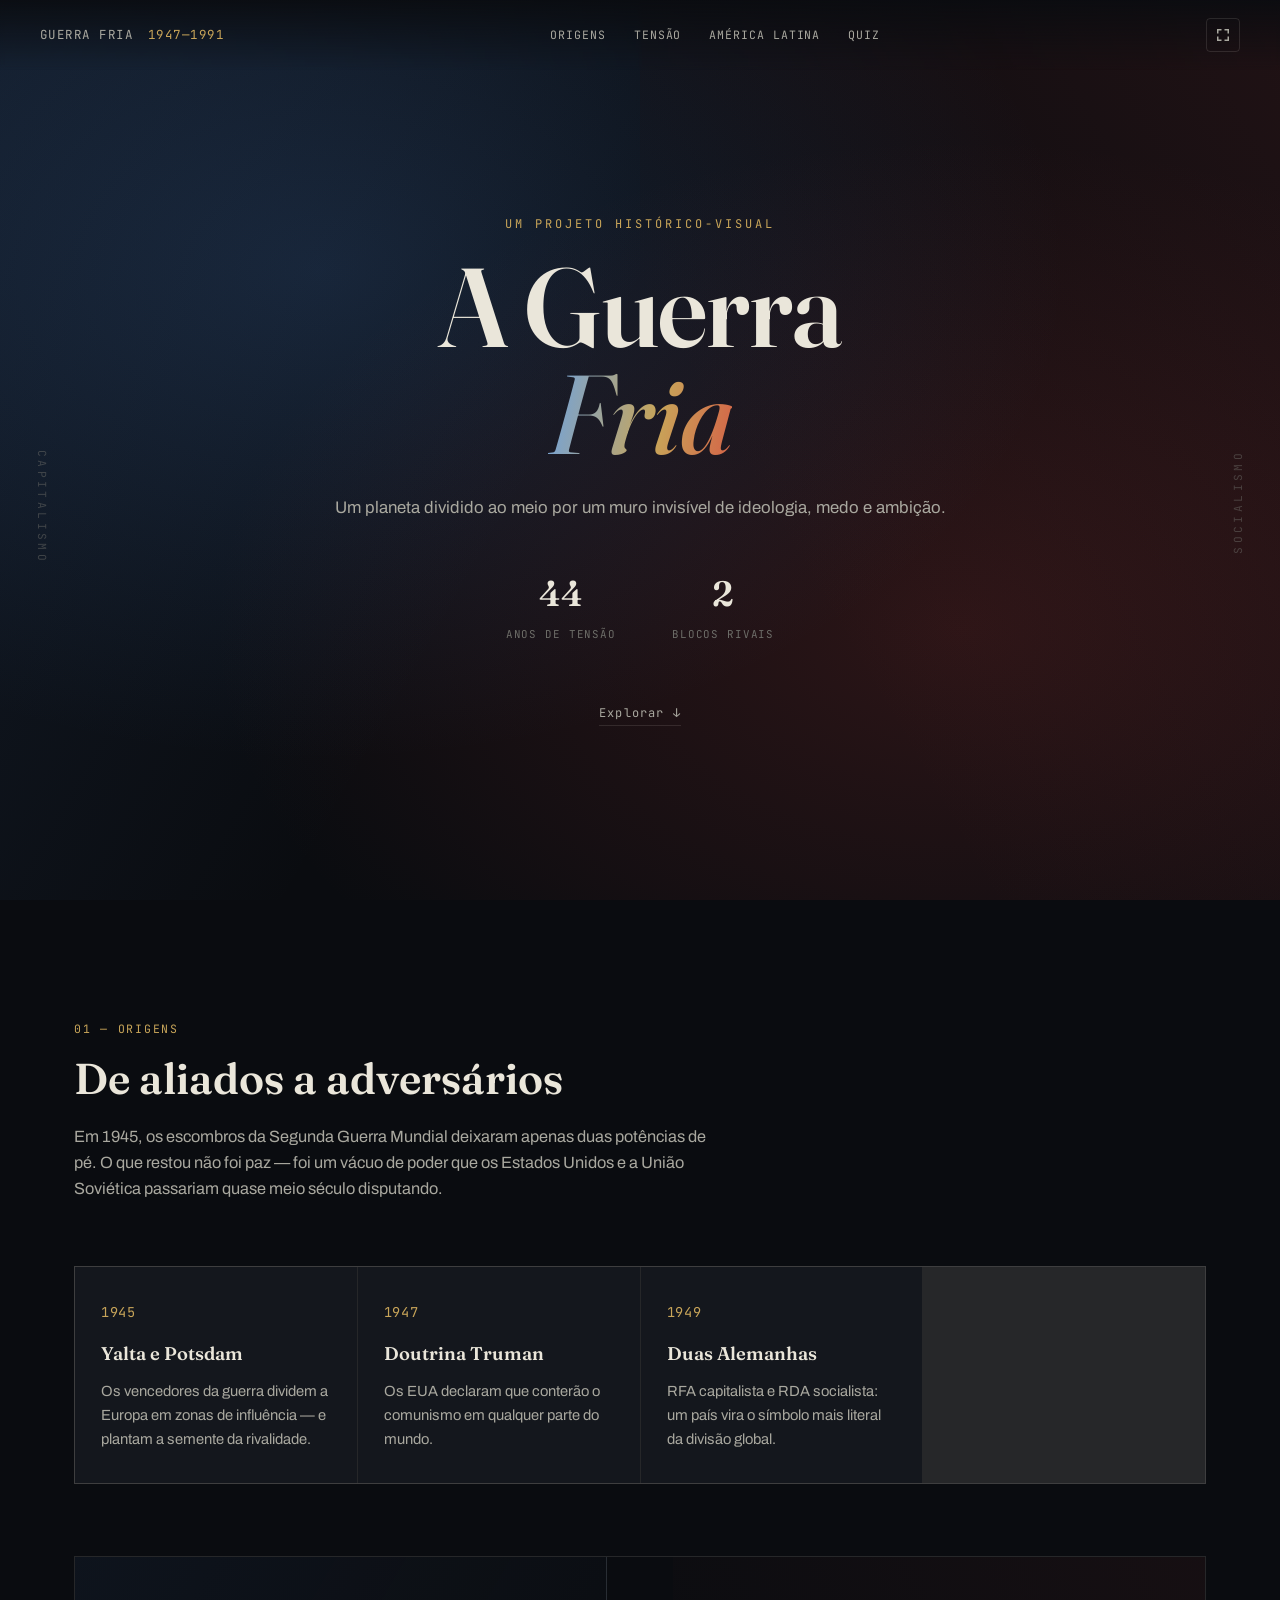
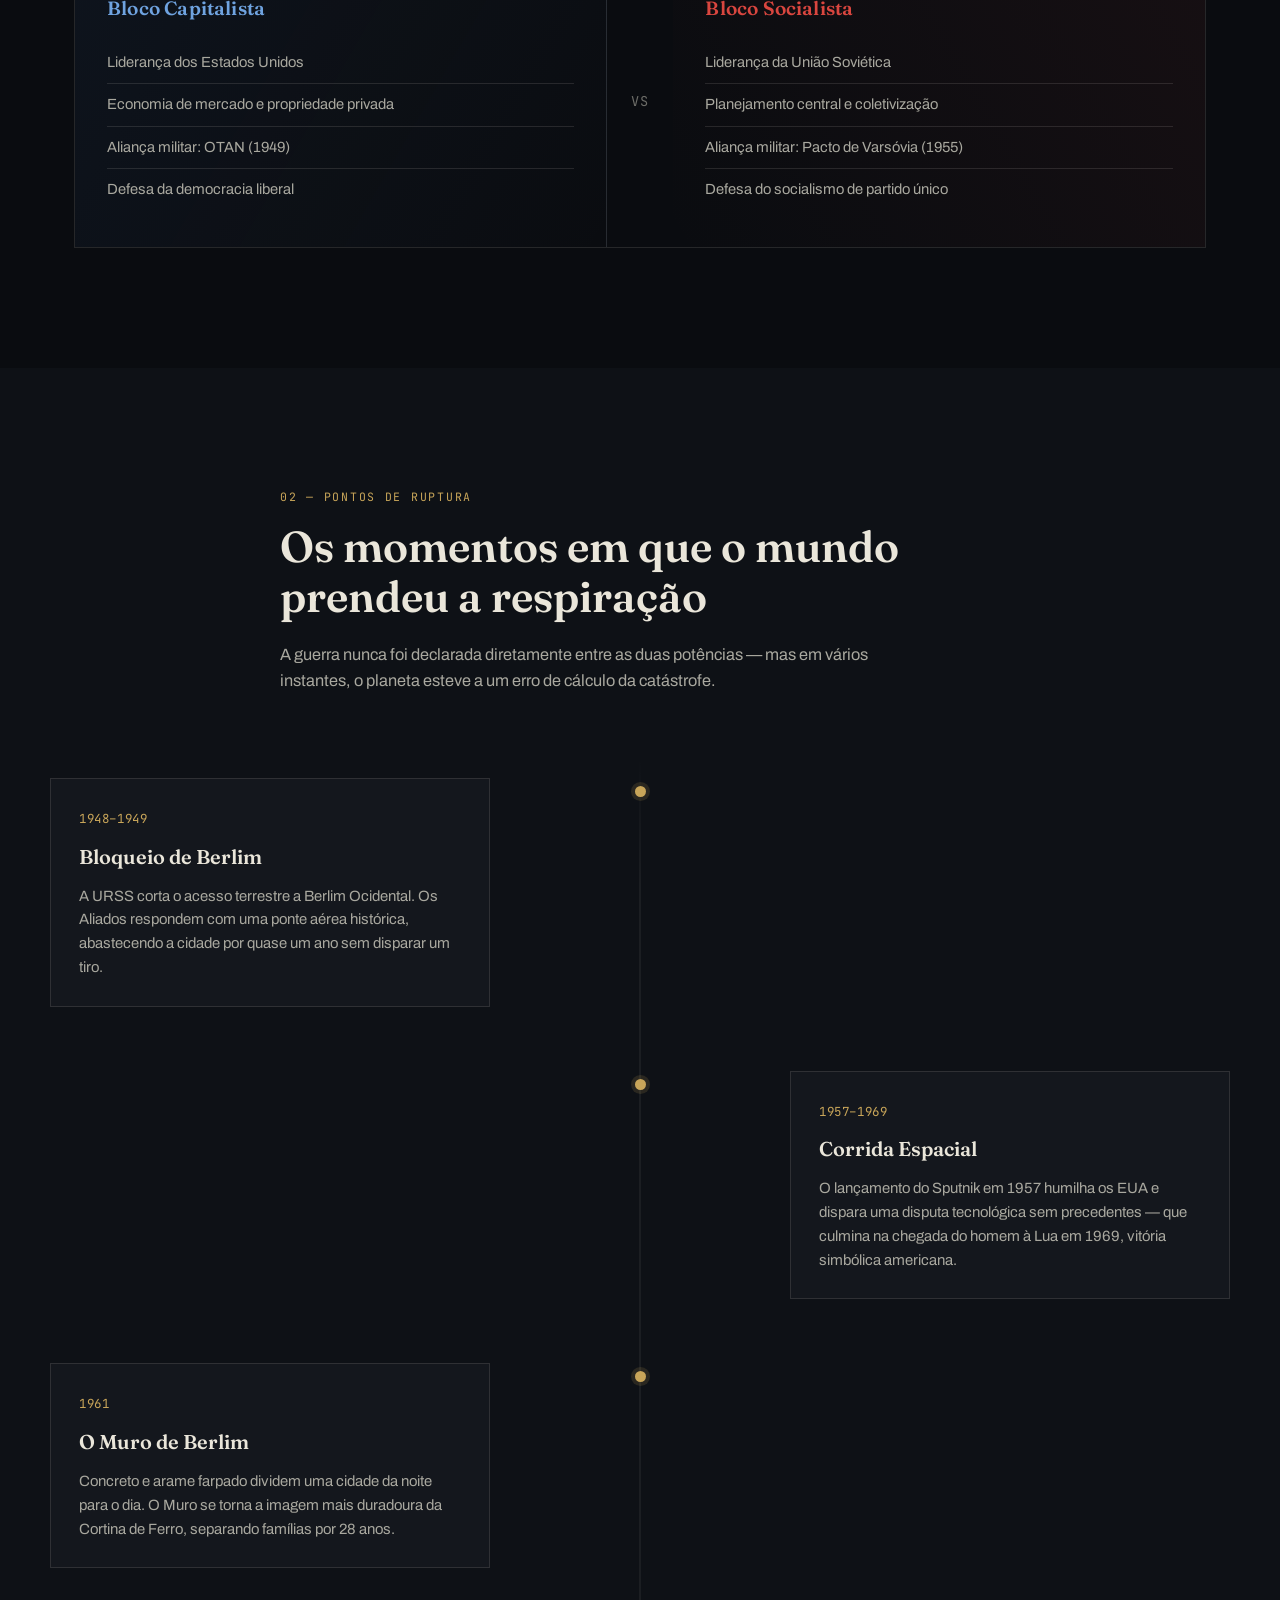
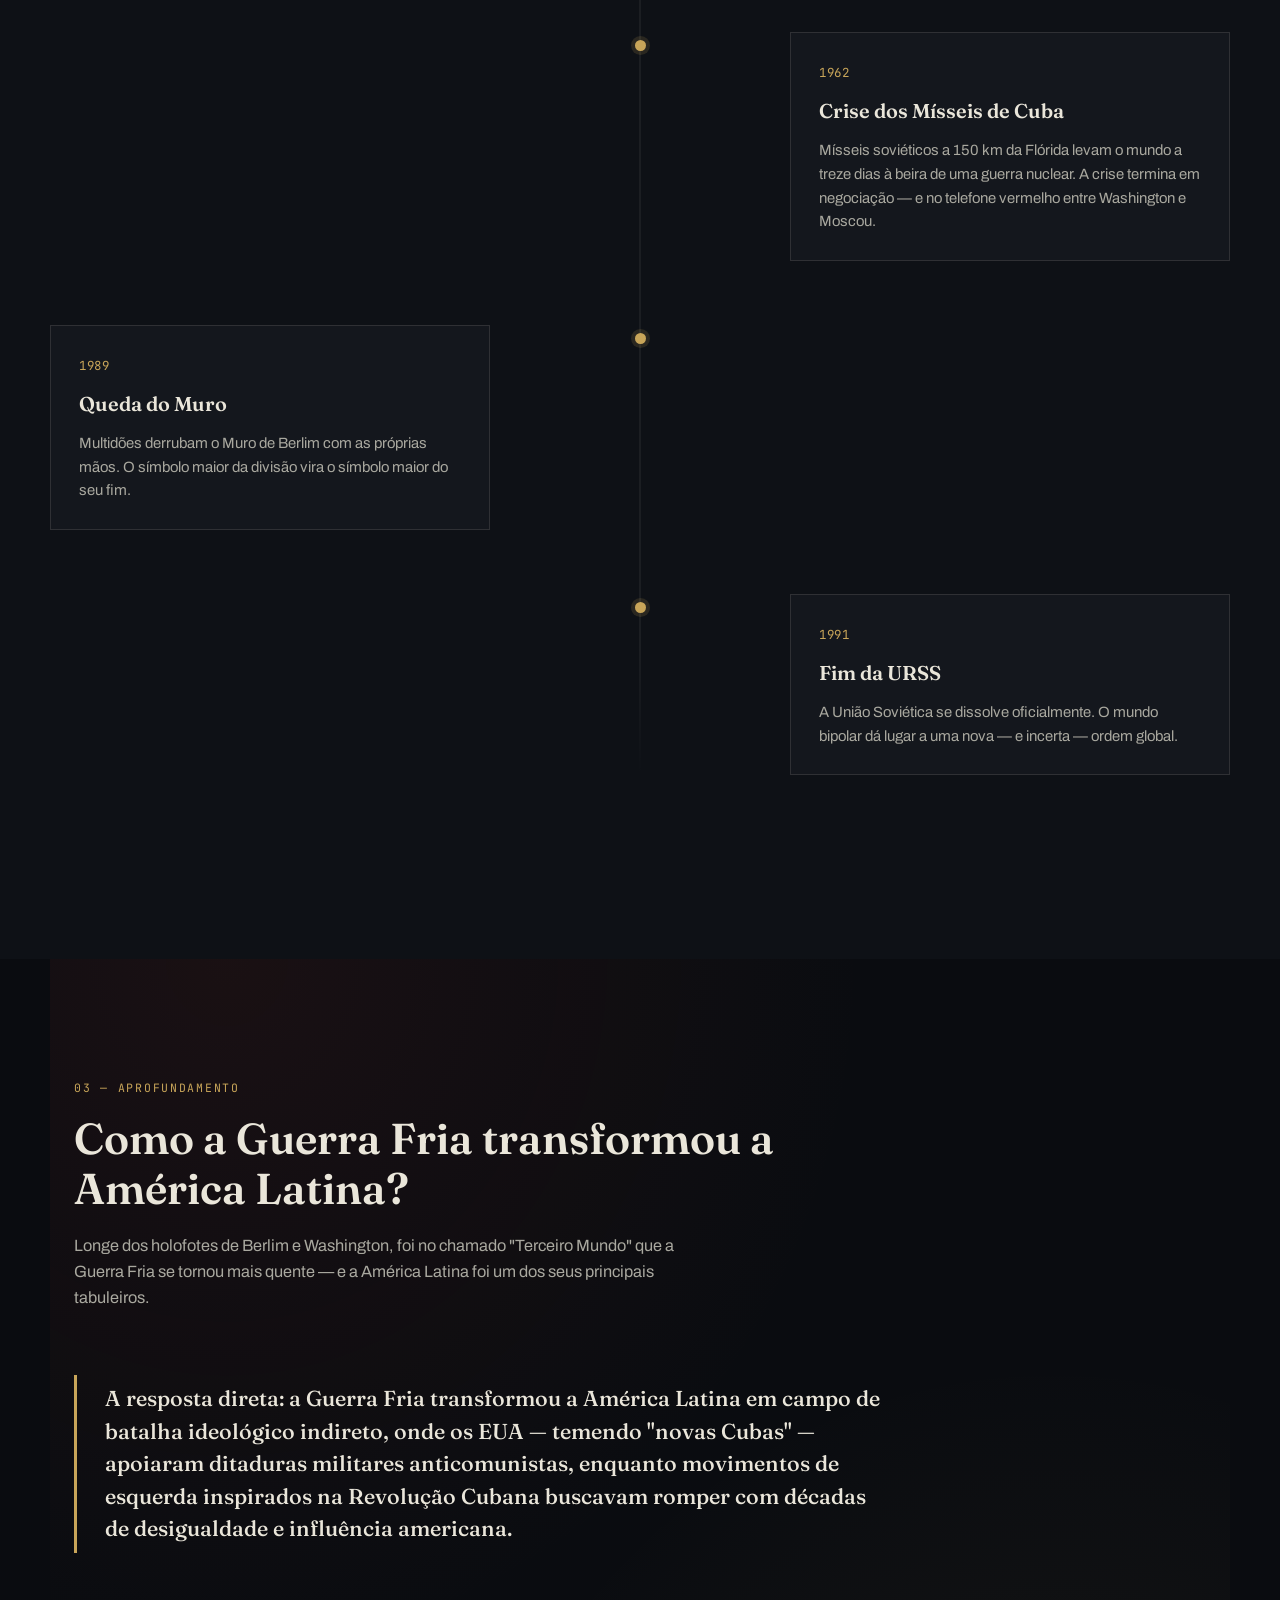
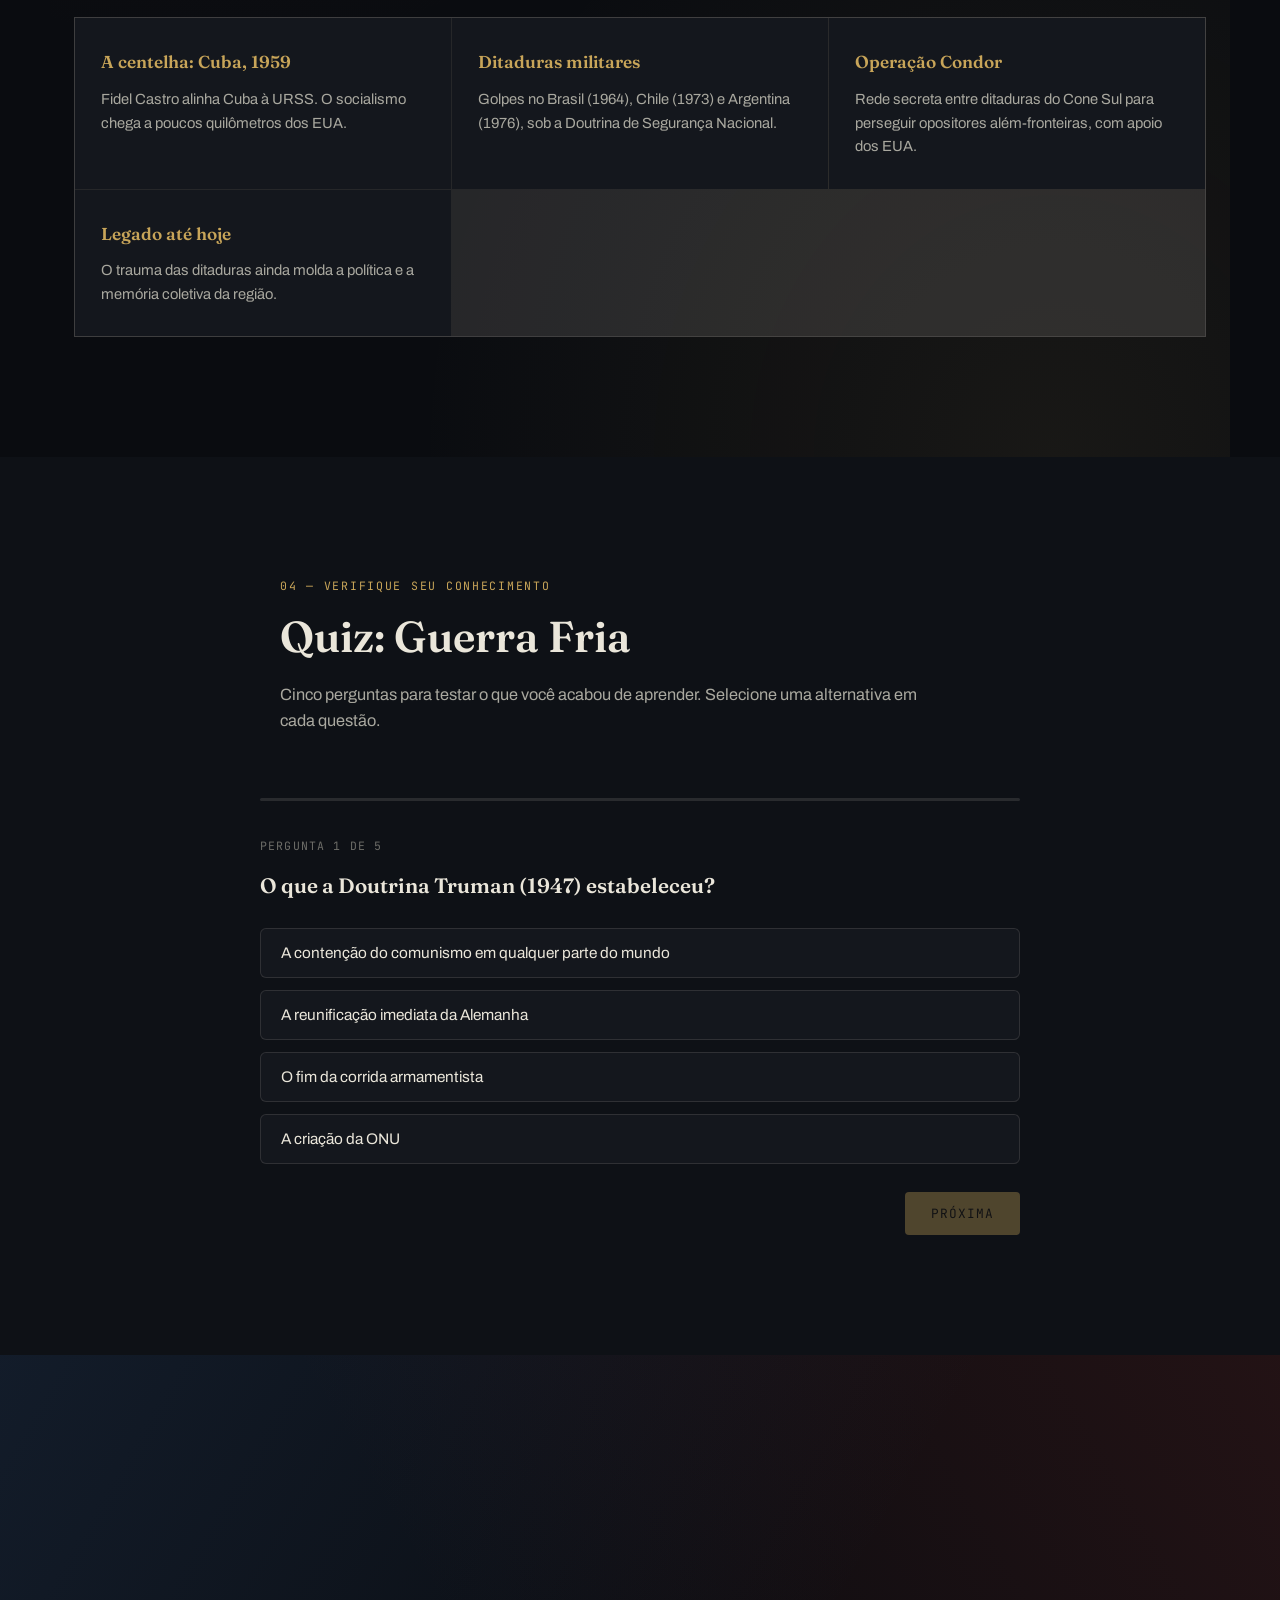
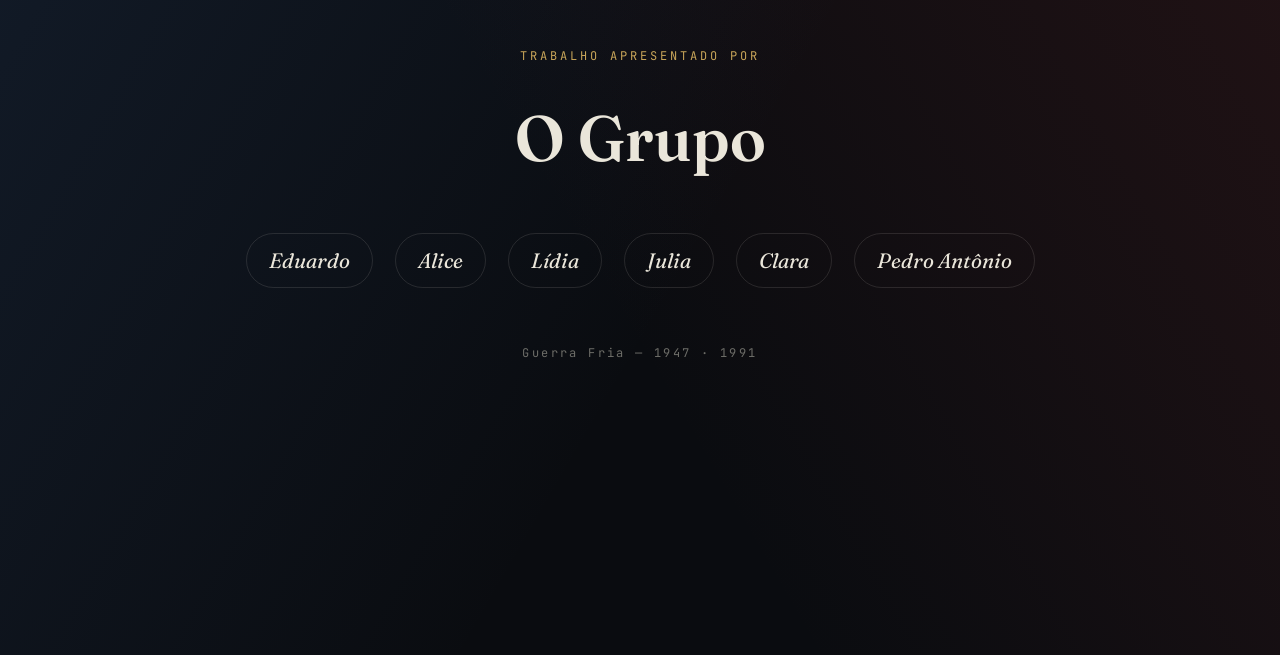
==== commit f5d4758a: "Add files via upload" ====
--- a/index.html
+++ b/index.html
@@ -37,15 +37,17 @@
     </div>
   </div>
   <div class="hero-content">
-    <p class="eyebrow">Um projeto histórico-visual</p>
-    <h1 class="hero-title">A Guerra <span class="crack">Fria</span></h1>
-    <p class="hero-sub">Duas superpotências. Um planeta dividido ao meio por um muro invisível de ideologia, medo e ambição — que quase nunca disparou um único tiro direto, e mesmo assim reescreveu o destino de dezenas de nações.</p>
-    <div class="hero-meta">
+    <p class="eyebrow reveal-in">Um projeto histórico-visual</p>
+    <h1 class="hero-title">
+      <span class="title-line line-1">A Guerra</span>
+      <span class="title-line line-2 crack">Fria</span>
+    </h1>
+    <p class="hero-sub reveal-in delay-2">Um planeta dividido ao meio por um muro invisível de ideologia, medo e ambição.</p>
+    <div class="hero-meta reveal-in delay-2">
       <div class="meta-item"><span class="meta-num">44</span><span class="meta-label">anos de tensão</span></div>
       <div class="meta-item"><span class="meta-num">2</span><span class="meta-label">blocos rivais</span></div>
-      <div class="meta-item"><span class="meta-num">∞</span><span class="meta-label">guerras por procuração</span></div>
-    </div>
-    <a href="#origens" class="scroll-cue">Explorar a linha do tempo ↓</a>
+    </div>
+    <a href="#origens" class="scroll-cue reveal-in delay-2">Explorar ↓</a>
   </div>
 </header>
 
@@ -58,25 +60,20 @@
   </div>
 
   <div class="origins-grid">
-    <article class="origin-card">
+    <article class="origin-card reveal">
       <span class="origin-year">1945</span>
       <h3>Yalta e Potsdam</h3>
-      <p>Com a Alemanha nazista derrotada, os vencedores se reúnem para desenhar o mapa do pós-guerra. A divisão da Europa em zonas de influência planta a semente da rivalidade.</p>
+      <p>Os vencedores da guerra dividem a Europa em zonas de influência — e plantam a semente da rivalidade.</p>
     </article>
-    <article class="origin-card">
+    <article class="origin-card reveal">
       <span class="origin-year">1947</span>
       <h3>Doutrina Truman</h3>
-      <p>Os EUA declaram que conterão a expansão comunista em qualquer lugar do globo, inaugurando oficialmente a política de <em>contenção</em> que guiaria décadas de intervenções.</p>
+      <p>Os EUA declaram que conterão o comunismo em qualquer parte do mundo.</p>
     </article>
-    <article class="origin-card">
-      <span class="origin-year">1947</span>
-      <h3>Plano Marshall</h3>
-      <p>Bilhões de dólares reconstroem a Europa Ocidental — e a atrelam economicamente ao capitalismo americano, aprofundando a fratura com o bloco soviético.</p>
-    </article>
-    <article class="origin-card">
+    <article class="origin-card reveal">
       <span class="origin-year">1949</span>
-      <h3>Dois mundos, duas Alemanhas</h3>
-      <p>A criação da RFA (capitalista) e da RDA (socialista) transforma um único país no símbolo mais literal da divisão global.</p>
+      <h3>Duas Alemanhas</h3>
+      <p>RFA capitalista e RDA socialista: um país vira o símbolo mais literal da divisão global.</p>
     </article>
   </div>
 
@@ -185,29 +182,21 @@
   </div>
 
   <div class="latam-grid">
-    <div class="latam-block">
-      <h3>A centelha: Revolução Cubana (1959)</h3>
-      <p>Fidel Castro derruba a ditadura de Batista e, em poucos anos, alinha Cuba à URSS. Pela primeira vez, o socialismo se instala a poucos quilômetros dos EUA — e Washington passa a tratar toda a região como zona de risco.</p>
-    </div>
-    <div class="latam-block">
-      <h3>A resposta: Doutrina de Segurança Nacional</h3>
-      <p>Os EUA passam a apoiar, treinar e financiar Forças Armadas latino-americanas para conter o "perigo comunista" interno — mesmo que isso significasse derrubar governos eleitos democraticamente.</p>
-    </div>
-    <div class="latam-block">
-      <h3>A onda de ditaduras militares</h3>
-      <p>Entre as décadas de 1960 e 1980, golpes de Estado instalam regimes autoritários no Brasil (1964), Chile (1973), Argentina (1976) e outros países, com perseguição sistemática a opositores, censura e violação de direitos humanos.</p>
-    </div>
-    <div class="latam-block">
-      <h3>A Operação Condor</h3>
-      <p>Ditaduras do Cone Sul articulam uma rede secreta de cooperação para perseguir, sequestrar e eliminar opositores políticos além das próprias fronteiras — com apoio de inteligência dos EUA.</p>
-    </div>
-    <div class="latam-block">
-      <h3>Guerrilhas e movimentos revolucionários</h3>
-      <p>Grupos armados de esquerda surgem em resposta à repressão, como o Sandinismo na Nicarágua e movimentos guerrilheiros na Colômbia e na América Central, alimentando décadas de conflito interno.</p>
-    </div>
-    <div class="latam-block">
+    <div class="latam-block reveal">
+      <h3>A centelha: Cuba, 1959</h3>
+      <p>Fidel Castro alinha Cuba à URSS. O socialismo chega a poucos quilômetros dos EUA.</p>
+    </div>
+    <div class="latam-block reveal">
+      <h3>Ditaduras militares</h3>
+      <p>Golpes no Brasil (1964), Chile (1973) e Argentina (1976), sob a Doutrina de Segurança Nacional.</p>
+    </div>
+    <div class="latam-block reveal">
+      <h3>Operação Condor</h3>
+      <p>Rede secreta entre ditaduras do Cone Sul para perseguir opositores além-fronteiras, com apoio dos EUA.</p>
+    </div>
+    <div class="latam-block reveal">
       <h3>Legado até hoje</h3>
-      <p>O trauma das ditaduras, o atraso democrático e as marcas econômicas dessas décadas ainda moldam a política, a memória coletiva e as disputas ideológicas da América Latina contemporânea.</p>
+      <p>O trauma das ditaduras ainda molda a política e a memória coletiva da região.</p>
     </div>
   </div>
 </section>
--- a/style.css
+++ b/style.css
@@ -98,12 +98,35 @@
   font-size:clamp(3.2rem, 10vw, 7rem); line-height:0.95; letter-spacing:-0.01em;
   margin-bottom:28px;
 }
+.title-line{
+  display:block; opacity:0; transform:translateY(0.4em);
+  animation:lineIn 1s cubic-bezier(.22,1,.36,1) forwards;
+}
+.line-1{animation-delay:.1s;}
+.line-2{animation-delay:.35s;}
+@keyframes lineIn{ to{ opacity:1; transform:translateY(0); } }
+
 .crack{
   position:relative; display:inline-block;
-  background:linear-gradient(100deg, var(--west-bright) 0%, var(--west-bright) 48%, var(--east-bright) 52%, var(--east-bright) 100%);
+  background:linear-gradient(100deg, var(--west-bright) 0%, var(--gold) 25%, var(--east-bright) 50%, var(--gold) 75%, var(--west-bright) 100%);
+  background-size:250% 100%;
   -webkit-background-clip:text; background-clip:text; color:transparent;
   font-style:italic; font-weight:500;
-}
+  animation:lineIn 1s cubic-bezier(.22,1,.36,1) forwards .35s, gradientShift 8s ease-in-out infinite 1.2s;
+}
+@keyframes gradientShift{
+  0%,100%{ background-position:0% 50%; }
+  50%{ background-position:100% 50%; }
+}
+
+.reveal-in{ opacity:0; animation:fadeUp .9s ease forwards; }
+.eyebrow.reveal-in{animation-delay:0s;}
+.hero-sub.delay-2{animation-delay:.55s;}
+@keyframes fadeUp{ from{opacity:0; transform:translateY(12px);} to{opacity:1; transform:translateY(0);} }
+
+/* scroll reveal for cards */
+.reveal{ opacity:0; transform:translateY(18px); transition:opacity .7s ease, transform .7s ease; }
+.reveal.in-view{ opacity:1; transform:translateY(0); }
 .hero-sub{
   font-size:1.05rem; color:var(--ink-dim); max-width:620px; margin:0 auto 44px;
   font-weight:400;
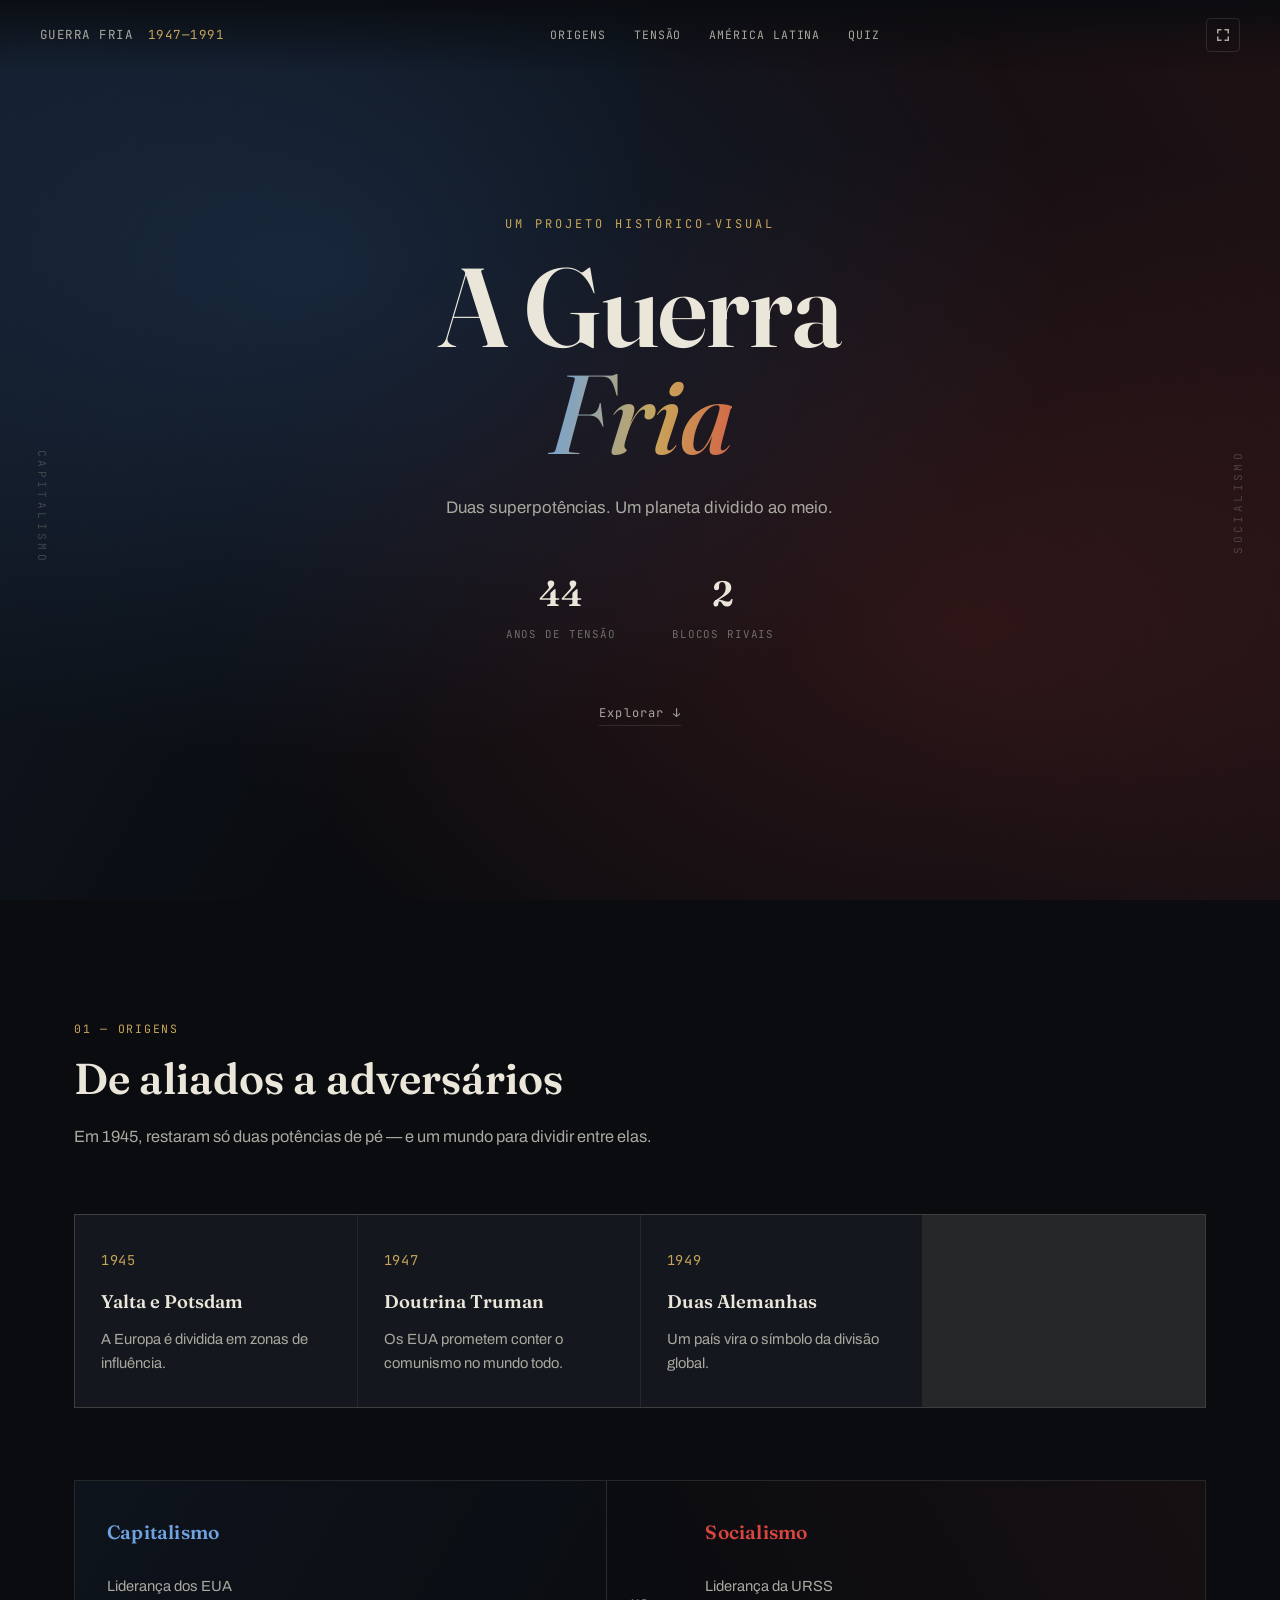
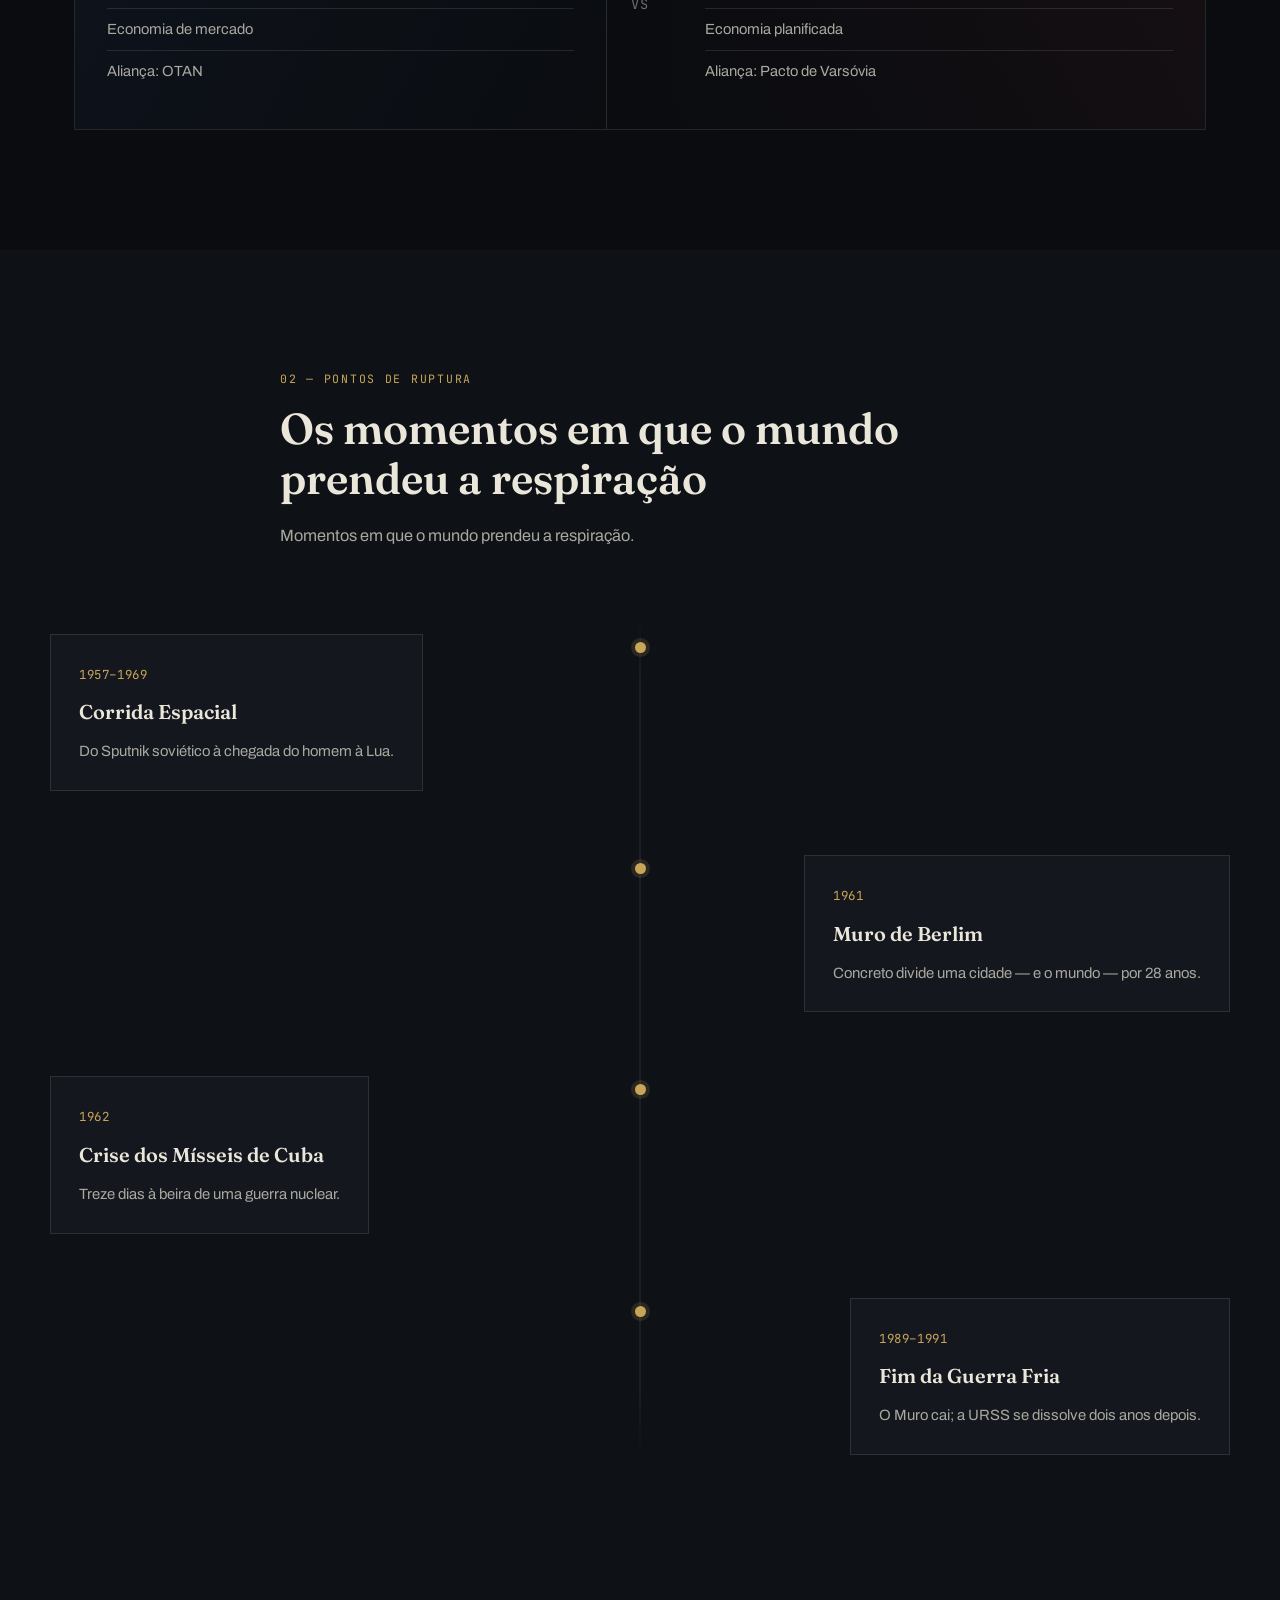
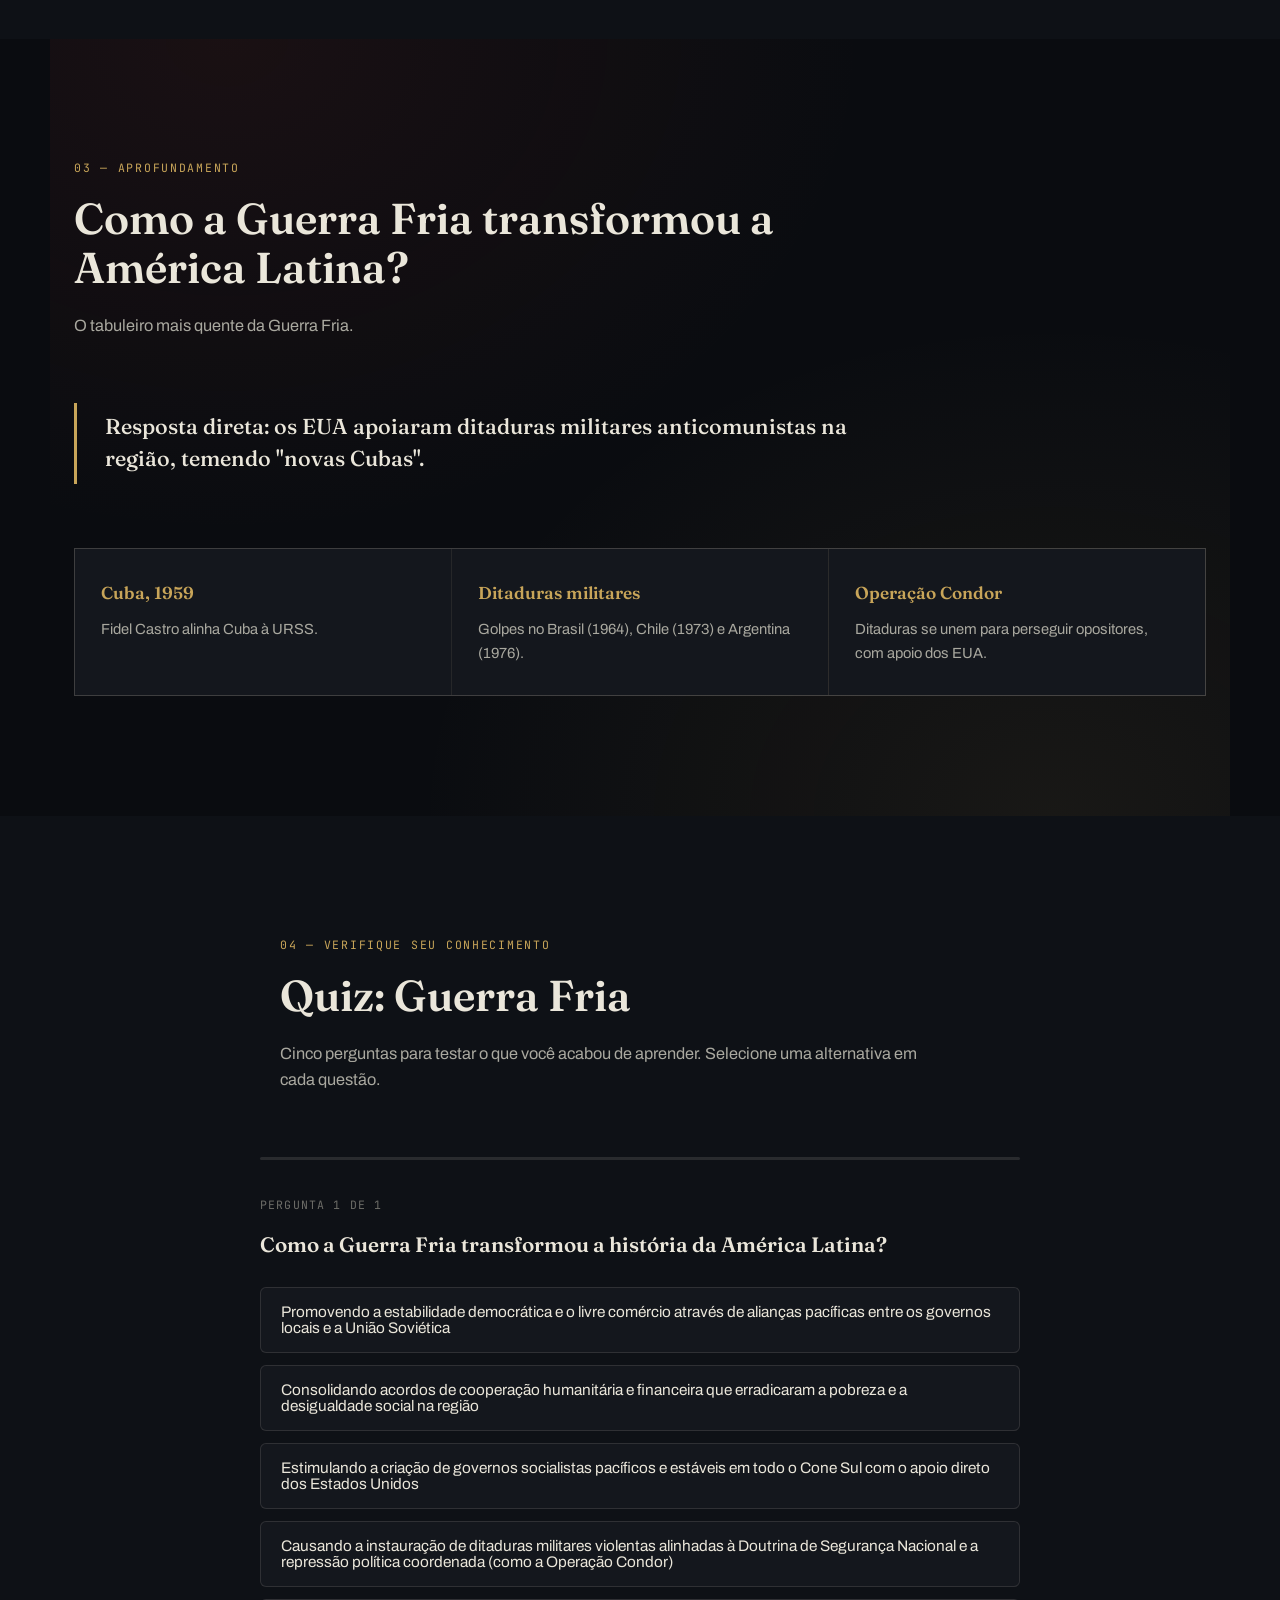
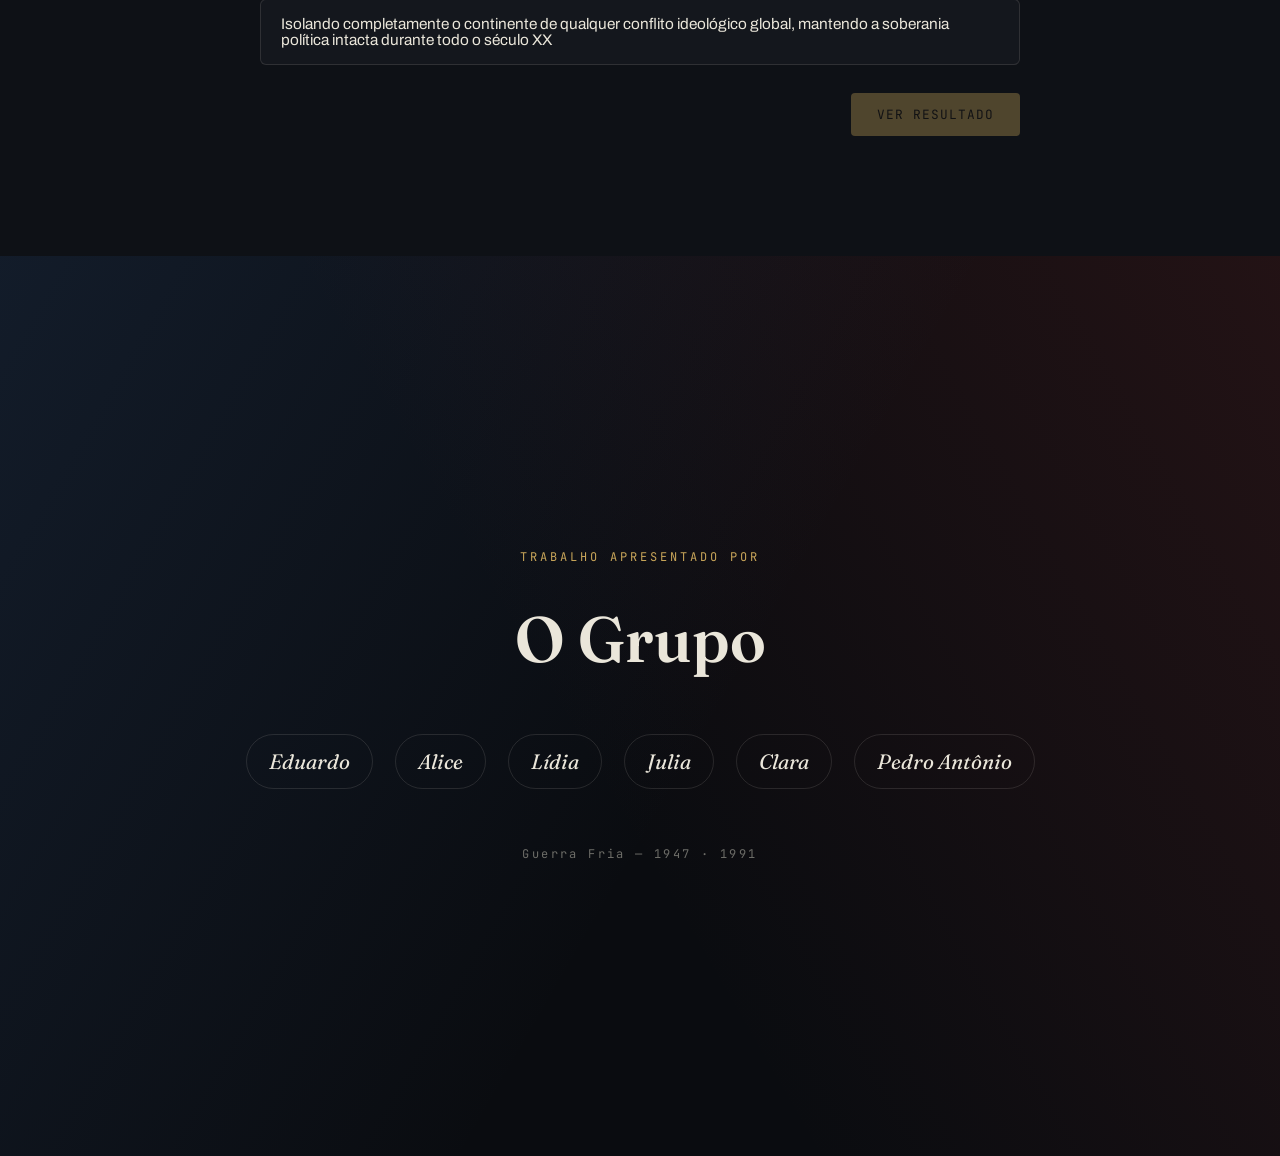
==== commit 36fcfc68: "Add files via upload" ====
--- a/index.html
+++ b/index.html
@@ -42,7 +42,7 @@
       <span class="title-line line-1">A Guerra</span>
       <span class="title-line line-2 crack">Fria</span>
     </h1>
-    <p class="hero-sub reveal-in delay-2">Um planeta dividido ao meio por um muro invisível de ideologia, medo e ambição.</p>
+    <p class="hero-sub reveal-in delay-2">Duas superpotências. Um planeta dividido ao meio.</p>
     <div class="hero-meta reveal-in delay-2">
       <div class="meta-item"><span class="meta-num">44</span><span class="meta-label">anos de tensão</span></div>
       <div class="meta-item"><span class="meta-num">2</span><span class="meta-label">blocos rivais</span></div>
@@ -56,47 +56,45 @@
   <div class="section-head">
     <span class="tag">01 — Origens</span>
     <h2>De aliados a adversários</h2>
-    <p class="section-intro">Em 1945, os escombros da Segunda Guerra Mundial deixaram apenas duas potências de pé. O que restou não foi paz — foi um vácuo de poder que os Estados Unidos e a União Soviética passariam quase meio século disputando.</p>
+    <p class="section-intro">Em 1945, restaram só duas potências de pé — e um mundo para dividir entre elas.</p>
   </div>
 
   <div class="origins-grid">
     <article class="origin-card reveal">
       <span class="origin-year">1945</span>
       <h3>Yalta e Potsdam</h3>
-      <p>Os vencedores da guerra dividem a Europa em zonas de influência — e plantam a semente da rivalidade.</p>
+      <p>A Europa é dividida em zonas de influência.</p>
     </article>
     <article class="origin-card reveal">
       <span class="origin-year">1947</span>
       <h3>Doutrina Truman</h3>
-      <p>Os EUA declaram que conterão o comunismo em qualquer parte do mundo.</p>
+      <p>Os EUA prometem conter o comunismo no mundo todo.</p>
     </article>
     <article class="origin-card reveal">
       <span class="origin-year">1949</span>
       <h3>Duas Alemanhas</h3>
-      <p>RFA capitalista e RDA socialista: um país vira o símbolo mais literal da divisão global.</p>
+      <p>Um país vira o símbolo da divisão global.</p>
     </article>
   </div>
 
   <div class="ideology-compare">
     <div class="ideology-col west-col">
-      <h4>Bloco Capitalista</h4>
+      <h4>Capitalismo</h4>
       <ul>
-        <li>Liderança dos Estados Unidos</li>
-        <li>Economia de mercado e propriedade privada</li>
-        <li>Aliança militar: OTAN (1949)</li>
-        <li>Defesa da democracia liberal</li>
+        <li>Liderança dos EUA</li>
+        <li>Economia de mercado</li>
+        <li>Aliança: OTAN</li>
       </ul>
     </div>
     <div class="ideology-divider">
       <span>VS</span>
     </div>
     <div class="ideology-col east-col">
-      <h4>Bloco Socialista</h4>
+      <h4>Socialismo</h4>
       <ul>
-        <li>Liderança da União Soviética</li>
-        <li>Planejamento central e coletivização</li>
-        <li>Aliança militar: Pacto de Varsóvia (1955)</li>
-        <li>Defesa do socialismo de partido único</li>
+        <li>Liderança da URSS</li>
+        <li>Economia planificada</li>
+        <li>Aliança: Pacto de Varsóvia</li>
       </ul>
     </div>
   </div>
@@ -107,7 +105,7 @@
   <div class="section-head">
     <span class="tag">02 — Pontos de Ruptura</span>
     <h2>Os momentos em que o mundo prendeu a respiração</h2>
-    <p class="section-intro">A guerra nunca foi declarada diretamente entre as duas potências — mas em vários instantes, o planeta esteve a um erro de cálculo da catástrofe.</p>
+    <p class="section-intro">Momentos em que o mundo prendeu a respiração.</p>
   </div>
 
   <div class="timeline">
@@ -116,54 +114,36 @@
     <div class="tl-event">
       <div class="tl-dot"></div>
       <div class="tl-card">
-        <span class="tl-year">1948–1949</span>
-        <h3>Bloqueio de Berlim</h3>
-        <p>A URSS corta o acesso terrestre a Berlim Ocidental. Os Aliados respondem com uma ponte aérea histórica, abastecendo a cidade por quase um ano sem disparar um tiro.</p>
-      </div>
-    </div>
-
-    <div class="tl-event reverse">
-      <div class="tl-dot"></div>
-      <div class="tl-card">
         <span class="tl-year">1957–1969</span>
         <h3>Corrida Espacial</h3>
-        <p>O lançamento do Sputnik em 1957 humilha os EUA e dispara uma disputa tecnológica sem precedentes — que culmina na chegada do homem à Lua em 1969, vitória simbólica americana.</p>
+        <p>Do Sputnik soviético à chegada do homem à Lua.</p>
+      </div>
+    </div>
+
+    <div class="tl-event reverse">
+      <div class="tl-dot"></div>
+      <div class="tl-card">
+        <span class="tl-year">1961</span>
+        <h3>Muro de Berlim</h3>
+        <p>Concreto divide uma cidade — e o mundo — por 28 anos.</p>
       </div>
     </div>
 
     <div class="tl-event">
-      <div class="tl-dot"></div>
-      <div class="tl-card">
-        <span class="tl-year">1961</span>
-        <h3>O Muro de Berlim</h3>
-        <p>Concreto e arame farpado dividem uma cidade da noite para o dia. O Muro se torna a imagem mais duradoura da Cortina de Ferro, separando famílias por 28 anos.</p>
-      </div>
-    </div>
-
-    <div class="tl-event reverse">
       <div class="tl-dot"></div>
       <div class="tl-card">
         <span class="tl-year">1962</span>
         <h3>Crise dos Mísseis de Cuba</h3>
-        <p>Mísseis soviéticos a 150 km da Flórida levam o mundo a treze dias à beira de uma guerra nuclear. A crise termina em negociação — e no telefone vermelho entre Washington e Moscou.</p>
-      </div>
-    </div>
-
-    <div class="tl-event">
-      <div class="tl-dot"></div>
-      <div class="tl-card">
-        <span class="tl-year">1989</span>
-        <h3>Queda do Muro</h3>
-        <p>Multidões derrubam o Muro de Berlim com as próprias mãos. O símbolo maior da divisão vira o símbolo maior do seu fim.</p>
+        <p>Treze dias à beira de uma guerra nuclear.</p>
       </div>
     </div>
 
     <div class="tl-event reverse">
       <div class="tl-dot"></div>
       <div class="tl-card">
-        <span class="tl-year">1991</span>
-        <h3>Fim da URSS</h3>
-        <p>A União Soviética se dissolve oficialmente. O mundo bipolar dá lugar a uma nova — e incerta — ordem global.</p>
+        <span class="tl-year">1989–1991</span>
+        <h3>Fim da Guerra Fria</h3>
+        <p>O Muro cai; a URSS se dissolve dois anos depois.</p>
       </div>
     </div>
   </div>
@@ -174,29 +154,25 @@
   <div class="section-head">
     <span class="tag">03 — Aprofundamento</span>
     <h2>Como a Guerra Fria transformou a América Latina?</h2>
-    <p class="section-intro">Longe dos holofotes de Berlim e Washington, foi no chamado "Terceiro Mundo" que a Guerra Fria se tornou mais quente — e a América Latina foi um dos seus principais tabuleiros.</p>
+    <p class="section-intro">O tabuleiro mais quente da Guerra Fria.</p>
   </div>
 
   <div class="latam-answer">
-    <p class="latam-lead">A resposta direta: a Guerra Fria transformou a América Latina em campo de batalha ideológico indireto, onde os EUA — temendo "novas Cubas" — apoiaram ditaduras militares anticomunistas, enquanto movimentos de esquerda inspirados na Revolução Cubana buscavam romper com décadas de desigualdade e influência americana.</p>
+    <p class="latam-lead">Resposta direta: os EUA apoiaram ditaduras militares anticomunistas na região, temendo "novas Cubas".</p>
   </div>
 
   <div class="latam-grid">
     <div class="latam-block reveal">
-      <h3>A centelha: Cuba, 1959</h3>
-      <p>Fidel Castro alinha Cuba à URSS. O socialismo chega a poucos quilômetros dos EUA.</p>
+      <h3>Cuba, 1959</h3>
+      <p>Fidel Castro alinha Cuba à URSS.</p>
     </div>
     <div class="latam-block reveal">
       <h3>Ditaduras militares</h3>
-      <p>Golpes no Brasil (1964), Chile (1973) e Argentina (1976), sob a Doutrina de Segurança Nacional.</p>
+      <p>Golpes no Brasil (1964), Chile (1973) e Argentina (1976).</p>
     </div>
     <div class="latam-block reveal">
       <h3>Operação Condor</h3>
-      <p>Rede secreta entre ditaduras do Cone Sul para perseguir opositores além-fronteiras, com apoio dos EUA.</p>
-    </div>
-    <div class="latam-block reveal">
-      <h3>Legado até hoje</h3>
-      <p>O trauma das ditaduras ainda molda a política e a memória coletiva da região.</p>
+      <p>Ditaduras se unem para perseguir opositores, com apoio dos EUA.</p>
     </div>
   </div>
 </section>
--- a/style.css
+++ b/style.css
@@ -243,8 +243,7 @@
 .latam-block{background:var(--paper); padding:30px 26px;}
 .latam-block h3{font-size:1.08rem; margin-bottom:12px; color:var(--gold); font-weight:600;}
 .latam-block p{color:var(--ink-dim); font-size:0.92rem;}
-@media (max-width:960px){ .latam-grid{grid-template-columns:1fr 1fr;} }
-@media (max-width:600px){ .latam-grid{grid-template-columns:1fr;} }
+@media (max-width:820px){ .latam-grid{grid-template-columns:1fr;} }
 
 /* ============ QUIZ ============ */
 .quiz-wrap{max-width:760px; margin:0 auto;}
